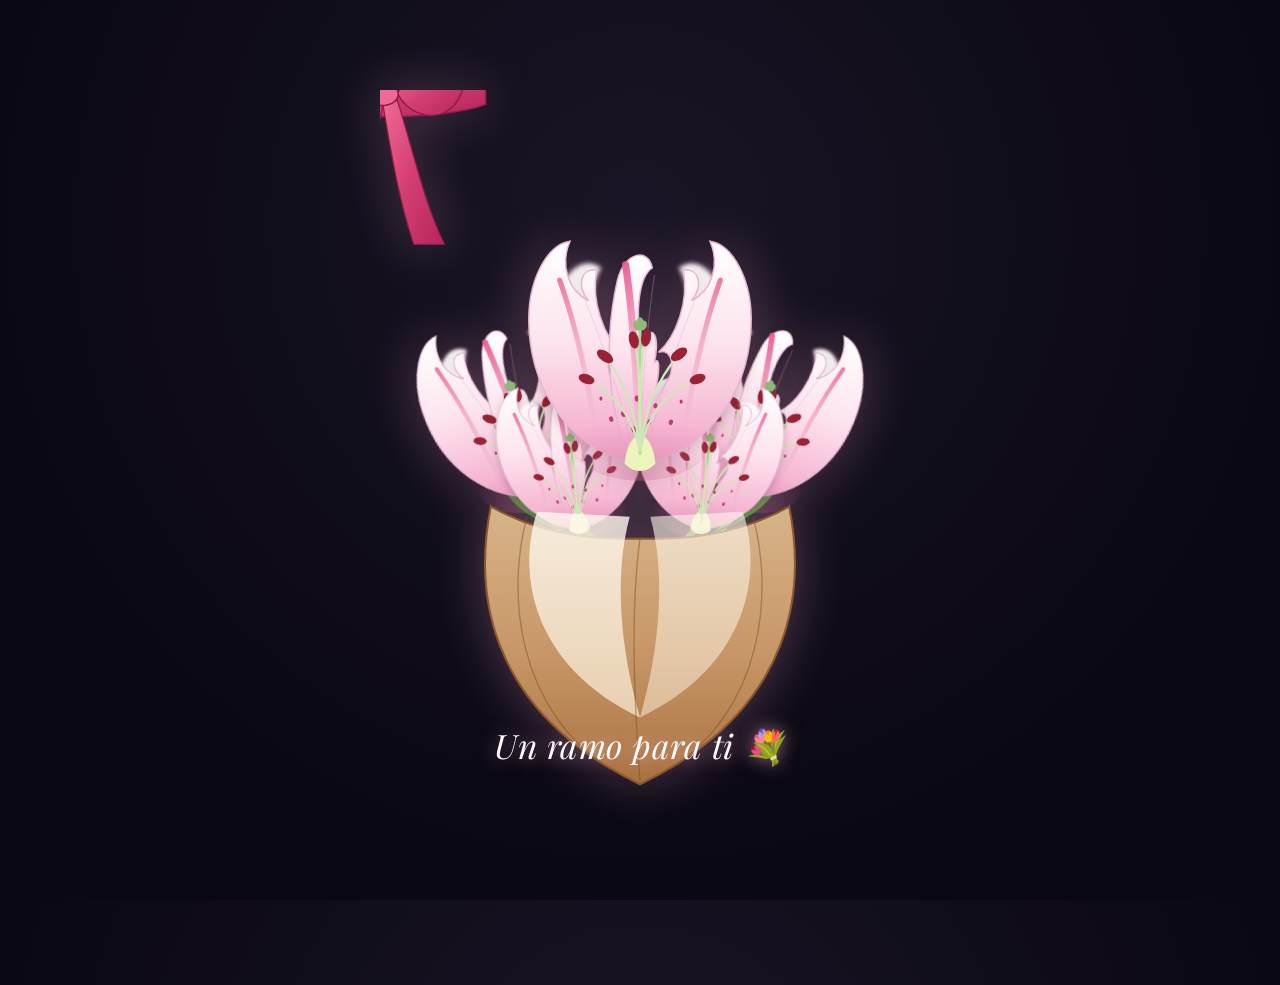
==== index.html @ 671f2566 "jo" ====
<!DOCTYPE html>
<html lang="es">
<head>
<meta charset="UTF-8">
<meta name="viewport" content="width=device-width, initial-scale=1, viewport-fit=cover">
<title>Para Ella 💖</title>
<link href="https://fonts.googleapis.com/css2?family=Montserrat:wght@300;400;600&family=Playfair+Display:ital,wght@0,400;0,600;1,400&display=swap" rel="stylesheet">
<style>
  :root{
    --bg-color:#0a0812;
    --petalo-claro:#fff5f8;
    --petalo-rosa:#f4a6c6;
    --petalo-rosa-fuerte:#e8558f;
    --lirio-centro:#fff9c4;
    --lirio-tallo:#5fae4a;
    --texto-claro:#ffffff;
    box-sizing:border-box;
  }
  *{box-sizing:border-box;}
  html,body{height:100%;}
  body{
    margin:0;
    width:100%;
    min-height:100%;
    background:radial-gradient(circle at 50% 25%, #1a1526 0%, var(--bg-color) 70%);
    overflow-x:hidden;
    font-family:'Montserrat',sans-serif;
    color:var(--texto-claro);
    display:flex;
    flex-direction:column;
    align-items:center;
    padding-top:env(safe-area-inset-top,0px);
    padding-bottom:env(safe-area-inset-bottom,0px);
  }

  .section-inicio{
    position:relative;
    width:100%;
    height:100vh;
    display:flex;
    justify-content:center;
    align-items:center;
    overflow:hidden;
  }

  .contenedor-lirio{
    position:relative;
    width:92%;
    max-width:520px;
    height:86vh;
    max-height:720px;
  }

  svg{
    width:100%;
    height:100%;
    filter:drop-shadow(0 0 25px rgba(244,166,198,0.3));
  }

  .tallo{
    stroke-dasharray:700;
    stroke-dashoffset:700;
    animation:dibujarTallo 2.2s ease forwards;
  }
  .hoja{
    opacity:0;
    animation:aparecerFlor .9s ease 1.7s forwards;
  }
  .petalo{
    transform-box:fill-box;
    transform-origin:50% 100%;
    opacity:0;
    animation:aparecerFlor 1s ease forwards, respirar 4.5s ease-in-out infinite;
  }
  .peca{ opacity:0; animation:aparecerFlor .8s ease forwards; }
  .estambre{ opacity:0; animation:aparecerFlor .8s ease forwards; }
  .papel{ opacity:0; animation:aparecerFlor 1.2s ease 2.6s forwards; }
  .lazo{ opacity:0; animation:aparecerLazo 1s ease 3.1s forwards; }

  .petalo-trasero{ animation-delay:1.4s, 2.5s; }
  .petalo-delantero{ animation-delay:1.65s, 2.75s; }
  .petalo-centro{ animation-delay:1.9s, 3s; }
  .peca{ animation-delay:2.2s; }
  .estambre{ animation-delay:2s; }

  @keyframes dibujarTallo{ to{ stroke-dashoffset:0; } }
  @keyframes aparecerFlor{ to{ opacity:1; } }
  @keyframes aparecerLazo{ from{ opacity:0; transform:scale(.7); } to{ opacity:1; transform:scale(1); } }
  @keyframes respirar{
    0%,100%{ transform:scale(1) rotate(0deg); }
    50%{ transform:scale(1.015) rotate(.4deg); }
  }

  .titulo-principal{
    position:absolute;
    bottom:6%;
    width:100%;
    text-align:center;
    font-family:'Playfair Display',serif;
    font-style:italic;
    font-size:2.1rem;
    letter-spacing:.5px;
    text-shadow:0 0 18px rgba(244,166,198,.6);
    opacity:0;
    animation:aparecerFlor 2s ease 3.4s forwards;
    pointer-events:none;
  }

  .petalo-caida{
    position:absolute;
    width:14px;
    height:22px;
    border-radius:15px 0 15px 15px;
    top:-30px;
    z-index:0;
    opacity:.55;
    filter:blur(.5px);
    pointer-events:none;
  }

  .section-hidden{ display:none; }
</style>
</head>
<body>

  <div class="section-inicio">
    <div class="contenedor-lirio">
      <svg viewBox="0 0 500 700" xmlns="http://www.w3.org/2000/svg">
        <defs>
          <linearGradient id="gradPetalo" x1="0%" y1="0%" x2="0%" y2="100%">
            <stop offset="0%"  stop-color="#ffffff"/>
            <stop offset="45%" stop-color="#fde4ee"/>
            <stop offset="100%" stop-color="#f2a3c6"/>
          </linearGradient>
          <linearGradient id="gradRaya" x1="0%" y1="0%" x2="0%" y2="100%">
            <stop offset="0%"  stop-color="#e8558f" stop-opacity=".9"/>
            <stop offset="100%" stop-color="#f2a3c6" stop-opacity="0"/>
          </linearGradient>
          <linearGradient id="gradTallo" x1="0%" y1="0%" x2="100%" y2="0%">
            <stop offset="0%" stop-color="#3f8f3a"/>
            <stop offset="100%" stop-color="#7fd858"/>
          </linearGradient>
          <radialGradient id="gradSombraPetalo" cx="50%" cy="100%" r="75%">
            <stop offset="0%" stop-color="#c9628f" stop-opacity=".35"/>
            <stop offset="100%" stop-color="#c9628f" stop-opacity="0"/>
          </radialGradient>
          <linearGradient id="gradPapel" x1="0%" y1="0%" x2="0%" y2="100%">
            <stop offset="0%" stop-color="#d8b48a"/>
            <stop offset="55%" stop-color="#c69565"/>
            <stop offset="100%" stop-color="#a9713f"/>
          </linearGradient>
          <linearGradient id="gradPapelInterior" x1="0%" y1="0%" x2="0%" y2="100%">
            <stop offset="0%" stop-color="#fffaf0"/>
            <stop offset="100%" stop-color="#f3e2c8"/>
          </linearGradient>
          <linearGradient id="gradLazo" x1="0%" y1="0%" x2="100%" y2="100%">
            <stop offset="0%" stop-color="#f06a95"/>
            <stop offset="50%" stop-color="#d43d72"/>
            <stop offset="100%" stop-color="#b5265a"/>
          </linearGradient>
          <filter id="blurSuave" x="-50%" y="-50%" width="200%" height="200%">
            <feGaussianBlur stdDeviation="2.2"/>
          </filter>
          <filter id="sombraFlor" x="-60%" y="-60%" width="220%" height="220%">
            <feDropShadow dx="0" dy="6" stdDeviation="6" flood-color="#3a0d20" flood-opacity="0.22"/>
          </filter>

          <!-- GRUPO REUTILIZABLE: una flor de lirio completa, origen en su base (0,0) -->
          <g id="lirio">
            <g filter="url(#sombraFlor)">
              <g filter="url(#blurSuave)" opacity=".92">
                <path class="petalo petalo-trasero" d="M0,10 C-55,-15 -88,-70 -82,-130 C-78,-168 -55,-185 -38,-172 C-52,-150 -50,-110 -40,-85 C-52,-92 -60,-80 -50,-60 C-30,-30 -10,-5 0,10 Z" fill="url(#gradPetalo)" stroke="#dba9c3" stroke-width="1.2"/>
                <path class="petalo petalo-trasero" d="M0,10 C55,-15 88,-70 82,-130 C78,-168 55,-185 38,-172 C52,-150 50,-110 40,-85 C52,-92 60,-80 50,-60 C30,-30 10,-5 0,10 Z" fill="url(#gradPetalo)" stroke="#dba9c3" stroke-width="1.2"/>
              </g>
              <path class="petalo petalo-delantero" d="M0,18 C-60,10 -105,-45 -108,-115 C-110,-160 -90,-195 -68,-198 C-78,-175 -70,-150 -50,-140 C-62,-155 -58,-172 -42,-170 C-48,-140 -35,-105 -18,-90 C-30,-95 -38,-75 -22,-55 C-8,-30 0,-5 0,18 Z" fill="url(#gradPetalo)" stroke="#e4b6cf" stroke-width="1.4"/>
              <path class="petalo petalo-delantero" d="M0,18 C60,10 105,-45 108,-115 C110,-160 90,-195 68,-198 C78,-175 70,-150 50,-140 C62,-155 58,-172 42,-170 C48,-140 35,-105 18,-90 C30,-95 38,-75 22,-55 C8,-30 0,-5 0,18 Z" fill="url(#gradPetalo)" stroke="#e4b6cf" stroke-width="1.4"/>
              <path class="petalo petalo-centro" d="M0,22 C-28,-5 -38,-90 -22,-160 C-15,-188 8,-192 12,-172 C0,-165 -6,-130 2,-95 C10,-120 20,-110 14,-80 C22,-90 18,-55 6,-20 C4,-8 2,10 0,22 Z" fill="url(#gradPetalo)" stroke="#e4b6cf" stroke-width="1.4"/>
              <ellipse cx="0" cy="-5" rx="70" ry="40" fill="url(#gradSombraPetalo)"/>
              <g stroke="#e79cbc" stroke-width=".6" opacity=".55" fill="none">
                <path d="M0,10 C-2,-50 -6,-110 -14,-165"/>
                <path d="M0,10 C2,-50 6,-110 14,-165"/>
                <path d="M-6,10 C-18,-45 -35,-95 -55,-145"/>
                <path d="M6,10 C18,-45 35,-95 55,-145"/>
              </g>
              <path d="M0,10 C-3,-55 -6,-120 -14,-175" fill="none" stroke="url(#gradRaya)" stroke-width="7" stroke-linecap="round"/>
              <path d="M-42,-5 C-50,-60 -62,-115 -78,-160" fill="none" stroke="url(#gradRaya)" stroke-width="5" stroke-linecap="round" opacity=".85"/>
              <path d="M42,-5 C50,-60 62,-115 78,-160" fill="none" stroke="url(#gradRaya)" stroke-width="5" stroke-linecap="round" opacity=".85"/>
              <g fill="#c23b6a">
                <ellipse class="peca" cx="-6" cy="-15" rx="2.4" ry="3.2" transform="rotate(-10 -6 -15)"/>
                <ellipse class="peca" cx="9" cy="-22" rx="2" ry="2.8" transform="rotate(15 9 -22)"/>
                <ellipse class="peca" cx="-16" cy="-30" rx="2.3" ry="3" transform="rotate(-25 -16 -30)"/>
                <ellipse class="peca" cx="15" cy="-38" rx="1.9" ry="2.6" transform="rotate(20 15 -38)"/>
                <ellipse class="peca" cx="-3" cy="-45" rx="2.1" ry="2.9"/>
                <ellipse class="peca" cx="-28" cy="-25" rx="2" ry="2.7" transform="rotate(-15 -28 -25)"/>
                <ellipse class="peca" cx="30" cy="-22" rx="2" ry="2.7" transform="rotate(15 30 -22)"/>
                <ellipse class="peca" cx="0" cy="-65" rx="1.6" ry="2.2"/>
                <ellipse class="peca" cx="-38" cy="-45" rx="1.5" ry="2"/>
                <ellipse class="peca" cx="40" cy="-42" rx="1.5" ry="2"/>
              </g>
              <path d="M-15,18 C-11,-18 11,-18 15,18 C7,28 -7,28 -15,18 Z" fill="#eefabb" opacity=".95"/>
              <line x1="0" y1="8" x2="0" y2="-115" stroke="#a9d69a" stroke-width="3" stroke-linecap="round"/>
              <g fill="#8fb87a">
                <ellipse cx="-3" cy="-116" rx="3.5" ry="5" transform="rotate(-20 -3 -116)"/>
                <ellipse cx="3" cy="-116" rx="3.5" ry="5" transform="rotate(20 3 -116)"/>
                <ellipse cx="0" cy="-119" rx="3.5" ry="5"/>
              </g>
              <g stroke="#cfe8b8" stroke-width="2.2" fill="none" stroke-linecap="round">
                <path class="estambre" d="M0,6 C-4,-35 -18,-65 -34,-86"/>
                <path class="estambre" d="M0,6 C4,-36 20,-67 38,-88"/>
                <path class="estambre" d="M0,6 C-8,-32 -28,-52 -52,-64"/>
                <path class="estambre" d="M0,6 C8,-33 30,-54 56,-64"/>
                <path class="estambre" d="M0,6 C-2,-40 2,-75 -6,-102"/>
                <path class="estambre" d="M0,6 C2,-40 -2,-75 6,-104"/>
              </g>
              <g fill="#9b2036">
                <ellipse class="estambre" cx="-34" cy="-86" rx="5" ry="9" transform="rotate(-55 -34 -86)"/>
                <ellipse class="estambre" cx="38" cy="-88" rx="5" ry="9" transform="rotate(55 38 -88)"/>
                <ellipse class="estambre" cx="-52" cy="-64" rx="4.6" ry="8" transform="rotate(-70 -52 -64)"/>
                <ellipse class="estambre" cx="56" cy="-64" rx="4.6" ry="8" transform="rotate(70 56 -64)"/>
                <ellipse class="estambre" cx="-6" cy="-102" rx="4.8" ry="8.5" transform="rotate(-12 -6 -102)"/>
                <ellipse class="estambre" cx="6" cy="-104" rx="4.8" ry="8.5" transform="rotate(12 6 -104)"/>
              </g>
            </g>
          </g>
        </defs>

        <!-- TALLOS que convergen hacia el punto donde se atará el lazo -->
        <g fill="none" stroke="url(#gradTallo)" stroke-width="6" stroke-linecap="round">
          <path class="tallo" d="M150,400 C170,440 220,460 250,470"/>
          <path class="tallo" d="M350,400 C330,440 280,460 250,470"/>
          <path class="tallo" d="M250,340 C250,400 250,440 250,470"/>
          <path class="tallo" d="M190,420 C210,445 230,460 250,470"/>
          <path class="tallo" d="M310,420 C290,445 270,460 250,470"/>
        </g>

        <!-- HOJAS entre las flores -->
        <path class="hoja" d="M180,430 C110,410 100,360 140,375 C130,395 145,420 180,430 Z" fill="#4f9c46" stroke="#2f6b2b" stroke-width="1"/>
        <path class="hoja" d="M320,430 C390,410 400,360 360,375 C370,395 355,420 320,430 Z" fill="#5aab4f" stroke="#2f6b2b" stroke-width="1"/>

        <!-- RAMO DE FLORES: laterales primero, luego pequeñas de relleno, luego la central al frente -->
        <use href="#lirio" transform="translate(150,380) rotate(-16) scale(.82)"/>
        <use href="#lirio" transform="translate(350,380) rotate(16) scale(.82)"/>
        <use href="#lirio" transform="translate(190,415) rotate(-6) scale(.66)"/>
        <use href="#lirio" transform="translate(310,415) rotate(6) scale(.66)"/>
        <use href="#lirio" transform="translate(250,345)"/>

        <!-- PAPEL DE ENVOLVER (kraft), tapa la base de los tallos -->
        <g class="papel">
          <path d="M105,405 C90,480 95,600 250,675 C405,600 410,480 395,405 C350,430 300,438 250,436 C200,438 150,430 105,405 Z" fill="url(#gradPapel)" stroke="#8a5a2e" stroke-width="2"/>
          <path d="M150,410 C130,470 145,560 250,610 C230,540 225,470 240,415 Z" fill="url(#gradPapelInterior)" opacity=".8"/>
          <path d="M350,410 C370,470 355,560 250,610 C270,540 275,470 260,415 Z" fill="url(#gradPapelInterior)" opacity=".6"/>
          <g stroke="#7c4d24" stroke-width="1.4" opacity=".45" fill="none">
            <path d="M140,415 C120,490 130,600 220,660"/>
            <path d="M250,436 C240,510 245,600 250,672"/>
            <path d="M360,415 C380,490 370,600 280,660"/>
          </g>
        </g>

        <!-- LAZO sobre el papel -->
        <g class="lazo" transform="translate(250,440)">
          <path d="M-100,-8 C-60,-28 60,-28 100,-8 L100,14 C60,30 -60,30 -100,14 Z" fill="url(#gradLazo)" stroke="#8f1c46" stroke-width="1.5"/>
          <path d="M-14,10 C-30,60 -40,110 -60,150 L-30,150 C-15,105 -8,60 0,14 Z" fill="url(#gradLazo)" stroke="#8f1c46" stroke-width="1.2"/>
          <path d="M14,10 C30,60 40,110 60,150 L30,150 C15,105 8,60 0,14 Z" fill="url(#gradLazo)" stroke="#8f1c46" stroke-width="1.2"/>
          <path d="M-14,2 C-60,-40 -95,-20 -70,14 C-50,36 -20,20 -14,2 Z" fill="url(#gradLazo)" stroke="#8f1c46" stroke-width="1.5"/>
          <path d="M14,2 C60,-40 95,-20 70,14 C50,36 20,20 14,2 Z" fill="url(#gradLazo)" stroke="#8f1c46" stroke-width="1.5"/>
          <ellipse cx="0" cy="4" rx="15" ry="11" fill="#f06a95" stroke="#8f1c46" stroke-width="1.5"/>
          <path d="M-60,-30 C-40,-34 -10,-26 -6,-10" fill="none" stroke="#ffd7e6" stroke-width="2" opacity=".6"/>
        </g>
      </svg>
      <div class="titulo-principal">Un ramo para ti 💐</div>
    </div>
  </div>

  <div class="section-hidden" id="cronologia">
    <h2>Nuestra Historia</h2>
  </div>

  <script>
    function crearPetalo(){
      const p=document.createElement('div');
      p.classList.add('petalo-caida');
      p.style.left=Math.random()*window.innerWidth+'px';
      p.style.animationDuration=(Math.random()*5+5)+'s';
      p.style.animationName='caer';
      p.style.animationTimingFunction='linear';
      p.style.animationFillMode='forwards';
      const size=Math.random()*8+10;
      p.style.width=size+'px';
      p.style.height=(size*1.6)+'px';
      const hue=330+Math.random()*20;
      p.style.backgroundColor=`hsl(${hue},70%,88%)`;
      document.body.appendChild(p);
      setTimeout(()=>p.remove(),11000);
    }
    const styleSheet=document.createElement('style');
    styleSheet.textContent=`@keyframes caer{ to{ transform:translateY(110vh) rotate(300deg); opacity:0; } }`;
    document.head.appendChild(styleSheet);

    let intervaloPetalos;
    const observer=new IntersectionObserver((entries)=>{
      if(entries[0].isIntersecting){
        intervaloPetalos=setInterval(crearPetalo,450);
      } else {
        clearInterval(intervaloPetalos);
      }
    });
    observer.observe(document.querySelector('.section-inicio'));
  </script>
</body>
</html>
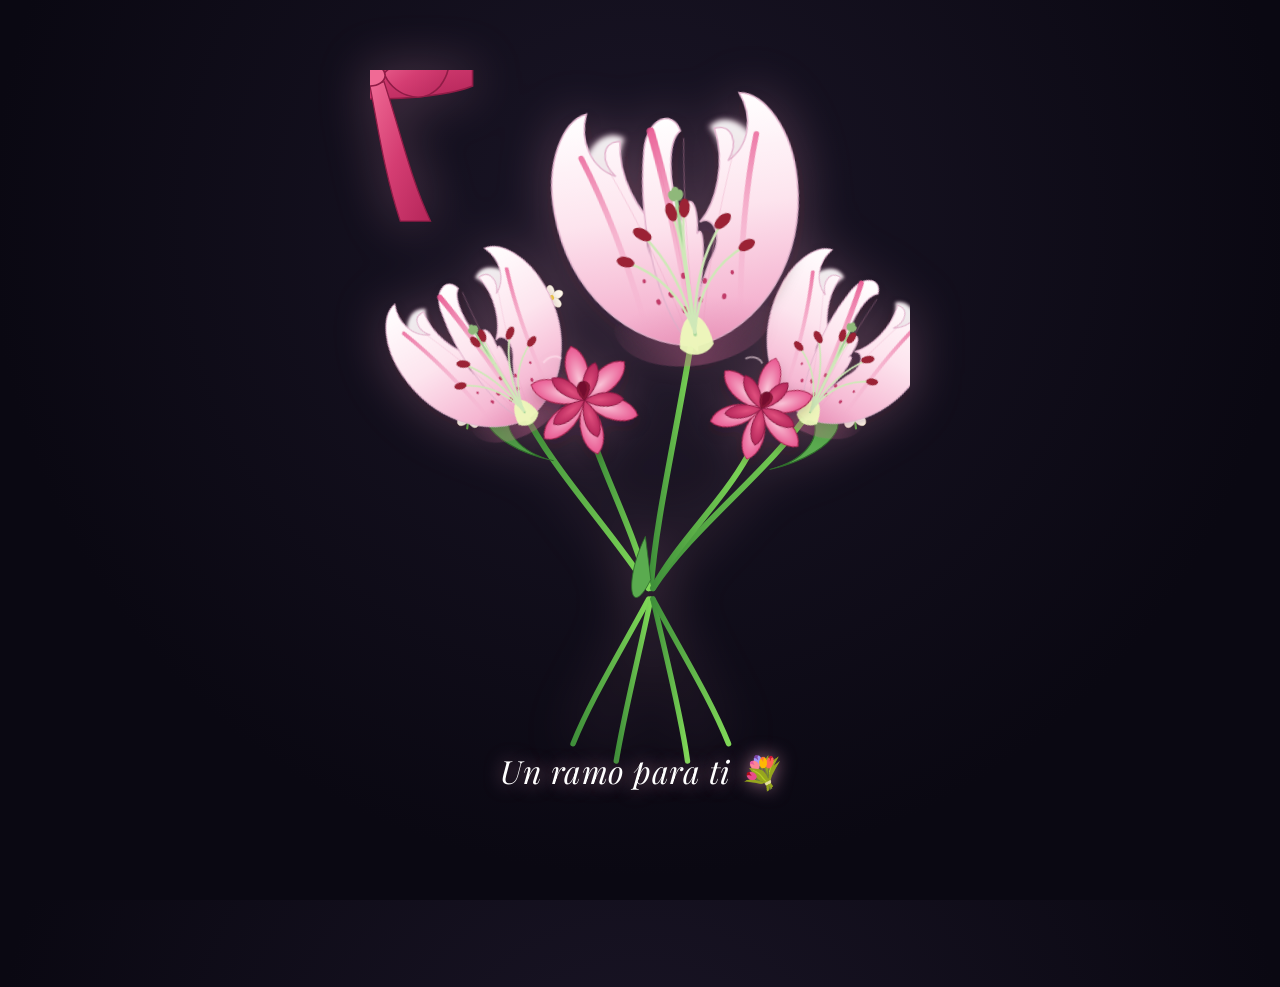
==== commit 44f66b4a: "cambio 2" ====
--- a/index.html
+++ b/index.html
@@ -6,76 +6,27 @@
 <title>Para Ella 💖</title>
 <link href="https://fonts.googleapis.com/css2?family=Montserrat:wght@300;400;600&family=Playfair+Display:ital,wght@0,400;0,600;1,400&display=swap" rel="stylesheet">
 <style>
-  :root{
-    --bg-color:#0a0812;
-    --petalo-claro:#fff5f8;
-    --petalo-rosa:#f4a6c6;
-    --petalo-rosa-fuerte:#e8558f;
-    --lirio-centro:#fff9c4;
-    --lirio-tallo:#5fae4a;
-    --texto-claro:#ffffff;
-    box-sizing:border-box;
-  }
+  :root{ --bg-color:#0a0812; --texto-claro:#ffffff; box-sizing:border-box; }
   *{box-sizing:border-box;}
   html,body{height:100%;}
   body{
-    margin:0;
-    width:100%;
-    min-height:100%;
+    margin:0; width:100%; min-height:100%;
     background:radial-gradient(circle at 50% 25%, #1a1526 0%, var(--bg-color) 70%);
-    overflow-x:hidden;
-    font-family:'Montserrat',sans-serif;
-    color:var(--texto-claro);
-    display:flex;
-    flex-direction:column;
-    align-items:center;
-    padding-top:env(safe-area-inset-top,0px);
-    padding-bottom:env(safe-area-inset-bottom,0px);
+    overflow-x:hidden; font-family:'Montserrat',sans-serif; color:var(--texto-claro);
+    display:flex; flex-direction:column; align-items:center;
+    padding-top:env(safe-area-inset-top,0px); padding-bottom:env(safe-area-inset-bottom,0px);
   }
-
-  .section-inicio{
-    position:relative;
-    width:100%;
-    height:100vh;
-    display:flex;
-    justify-content:center;
-    align-items:center;
-    overflow:hidden;
-  }
-
-  .contenedor-lirio{
-    position:relative;
-    width:92%;
-    max-width:520px;
-    height:86vh;
-    max-height:720px;
-  }
-
-  svg{
-    width:100%;
-    height:100%;
-    filter:drop-shadow(0 0 25px rgba(244,166,198,0.3));
-  }
-
-  .tallo{
-    stroke-dasharray:700;
-    stroke-dashoffset:700;
-    animation:dibujarTallo 2.2s ease forwards;
-  }
-  .hoja{
-    opacity:0;
-    animation:aparecerFlor .9s ease 1.7s forwards;
-  }
-  .petalo{
-    transform-box:fill-box;
-    transform-origin:50% 100%;
-    opacity:0;
-    animation:aparecerFlor 1s ease forwards, respirar 4.5s ease-in-out infinite;
-  }
+  .section-inicio{ position:relative; width:100%; height:100vh; display:flex; justify-content:center; align-items:center; overflow:hidden; }
+  .contenedor-lirio{ position:relative; width:92%; max-width:540px; height:88vh; max-height:760px; }
+  svg{ width:100%; height:100%; filter:drop-shadow(0 0 25px rgba(244,166,198,0.3)); }
+
+  .tallo{ stroke-dasharray:700; stroke-dashoffset:700; animation:dibujarTallo 2.2s ease forwards; }
+  .hoja{ opacity:0; animation:aparecerFlor .9s ease 1.7s forwards; }
+  .petalo{ transform-box:fill-box; transform-origin:50% 100%; opacity:0; animation:aparecerFlor 1s ease forwards, respirar 4.5s ease-in-out infinite; }
   .peca{ opacity:0; animation:aparecerFlor .8s ease forwards; }
   .estambre{ opacity:0; animation:aparecerFlor .8s ease forwards; }
-  .papel{ opacity:0; animation:aparecerFlor 1.2s ease 2.6s forwards; }
-  .lazo{ opacity:0; animation:aparecerLazo 1s ease 3.1s forwards; }
+  .lazo{ opacity:0; animation:aparecerLazo 1s ease 2.8s forwards; }
+  .flor-extra{ transform-box:fill-box; transform-origin:50% 100%; opacity:0; animation:aparecerFlor 1.1s ease forwards, respirar 5s ease-in-out infinite; animation-delay:2.1s,3.2s; }
 
   .petalo-trasero{ animation-delay:1.4s, 2.5s; }
   .petalo-delantero{ animation-delay:1.65s, 2.75s; }
@@ -86,86 +37,48 @@
   @keyframes dibujarTallo{ to{ stroke-dashoffset:0; } }
   @keyframes aparecerFlor{ to{ opacity:1; } }
   @keyframes aparecerLazo{ from{ opacity:0; transform:scale(.7); } to{ opacity:1; transform:scale(1); } }
-  @keyframes respirar{
-    0%,100%{ transform:scale(1) rotate(0deg); }
-    50%{ transform:scale(1.015) rotate(.4deg); }
+  @keyframes respirar{ 0%,100%{ transform:scale(1) rotate(0deg); } 50%{ transform:scale(1.015) rotate(.4deg); } }
+
+  .titulo-principal{
+    position:absolute; bottom:5%; width:100%; text-align:center;
+    font-family:'Playfair Display',serif; font-style:italic; font-size:2rem; letter-spacing:.5px;
+    text-shadow:0 0 18px rgba(244,166,198,.6); opacity:0;
+    animation:aparecerFlor 2s ease 3.4s forwards; pointer-events:none;
   }
-
-  .titulo-principal{
-    position:absolute;
-    bottom:6%;
-    width:100%;
-    text-align:center;
-    font-family:'Playfair Display',serif;
-    font-style:italic;
-    font-size:2.1rem;
-    letter-spacing:.5px;
-    text-shadow:0 0 18px rgba(244,166,198,.6);
-    opacity:0;
-    animation:aparecerFlor 2s ease 3.4s forwards;
-    pointer-events:none;
-  }
-
-  .petalo-caida{
-    position:absolute;
-    width:14px;
-    height:22px;
-    border-radius:15px 0 15px 15px;
-    top:-30px;
-    z-index:0;
-    opacity:.55;
-    filter:blur(.5px);
-    pointer-events:none;
-  }
-
+  .petalo-caida{ position:absolute; width:14px; height:22px; border-radius:15px 0 15px 15px; top:-30px; z-index:0; opacity:.55; filter:blur(.5px); pointer-events:none; }
   .section-hidden{ display:none; }
 </style>
 </head>
 <body>
-
   <div class="section-inicio">
     <div class="contenedor-lirio">
       <svg viewBox="0 0 500 700" xmlns="http://www.w3.org/2000/svg">
         <defs>
           <linearGradient id="gradPetalo" x1="0%" y1="0%" x2="0%" y2="100%">
-            <stop offset="0%"  stop-color="#ffffff"/>
-            <stop offset="45%" stop-color="#fde4ee"/>
-            <stop offset="100%" stop-color="#f2a3c6"/>
+            <stop offset="0%" stop-color="#ffffff"/><stop offset="45%" stop-color="#fde4ee"/><stop offset="100%" stop-color="#f2a3c6"/>
           </linearGradient>
           <linearGradient id="gradRaya" x1="0%" y1="0%" x2="0%" y2="100%">
-            <stop offset="0%"  stop-color="#e8558f" stop-opacity=".9"/>
-            <stop offset="100%" stop-color="#f2a3c6" stop-opacity="0"/>
+            <stop offset="0%" stop-color="#e8558f" stop-opacity=".9"/><stop offset="100%" stop-color="#f2a3c6" stop-opacity="0"/>
           </linearGradient>
           <linearGradient id="gradTallo" x1="0%" y1="0%" x2="100%" y2="0%">
-            <stop offset="0%" stop-color="#3f8f3a"/>
-            <stop offset="100%" stop-color="#7fd858"/>
+            <stop offset="0%" stop-color="#3f8f3a"/><stop offset="100%" stop-color="#7fd858"/>
           </linearGradient>
           <radialGradient id="gradSombraPetalo" cx="50%" cy="100%" r="75%">
-            <stop offset="0%" stop-color="#c9628f" stop-opacity=".35"/>
-            <stop offset="100%" stop-color="#c9628f" stop-opacity="0"/>
+            <stop offset="0%" stop-color="#c9628f" stop-opacity=".35"/><stop offset="100%" stop-color="#c9628f" stop-opacity="0"/>
           </radialGradient>
-          <linearGradient id="gradPapel" x1="0%" y1="0%" x2="0%" y2="100%">
-            <stop offset="0%" stop-color="#d8b48a"/>
-            <stop offset="55%" stop-color="#c69565"/>
-            <stop offset="100%" stop-color="#a9713f"/>
-          </linearGradient>
-          <linearGradient id="gradPapelInterior" x1="0%" y1="0%" x2="0%" y2="100%">
-            <stop offset="0%" stop-color="#fffaf0"/>
-            <stop offset="100%" stop-color="#f3e2c8"/>
-          </linearGradient>
+          <radialGradient id="gradRosaClaro" cx="50%" cy="60%" r="60%">
+            <stop offset="0%" stop-color="#f9c2d6"/><stop offset="100%" stop-color="#e8558f"/>
+          </radialGradient>
+          <radialGradient id="gradRosaMedio" cx="50%" cy="60%" r="60%">
+            <stop offset="0%" stop-color="#e0507e"/><stop offset="100%" stop-color="#b5265a"/>
+          </radialGradient>
           <linearGradient id="gradLazo" x1="0%" y1="0%" x2="100%" y2="100%">
-            <stop offset="0%" stop-color="#f06a95"/>
-            <stop offset="50%" stop-color="#d43d72"/>
-            <stop offset="100%" stop-color="#b5265a"/>
-          </linearGradient>
-          <filter id="blurSuave" x="-50%" y="-50%" width="200%" height="200%">
-            <feGaussianBlur stdDeviation="2.2"/>
-          </filter>
-          <filter id="sombraFlor" x="-60%" y="-60%" width="220%" height="220%">
-            <feDropShadow dx="0" dy="6" stdDeviation="6" flood-color="#3a0d20" flood-opacity="0.22"/>
-          </filter>
-
-          <!-- GRUPO REUTILIZABLE: una flor de lirio completa, origen en su base (0,0) -->
+            <stop offset="0%" stop-color="#f06a95"/><stop offset="50%" stop-color="#d43d72"/><stop offset="100%" stop-color="#b5265a"/>
+          </linearGradient>
+          <filter id="blurSuave" x="-50%" y="-50%" width="200%" height="200%"><feGaussianBlur stdDeviation="2.2"/></filter>
+          <filter id="sombraFlor" x="-60%" y="-60%" width="220%" height="220%"><feDropShadow dx="0" dy="6" stdDeviation="6" flood-color="#3a0d20" flood-opacity="0.22"/></filter>
+
+          <!-- LIRIO: origen (0,0) en la base donde se une al tallo -->
           <g id="lirio">
             <g filter="url(#sombraFlor)">
               <g filter="url(#blurSuave)" opacity=".92">
@@ -177,103 +90,126 @@
               <path class="petalo petalo-centro" d="M0,22 C-28,-5 -38,-90 -22,-160 C-15,-188 8,-192 12,-172 C0,-165 -6,-130 2,-95 C10,-120 20,-110 14,-80 C22,-90 18,-55 6,-20 C4,-8 2,10 0,22 Z" fill="url(#gradPetalo)" stroke="#e4b6cf" stroke-width="1.4"/>
               <ellipse cx="0" cy="-5" rx="70" ry="40" fill="url(#gradSombraPetalo)"/>
               <g stroke="#e79cbc" stroke-width=".6" opacity=".55" fill="none">
-                <path d="M0,10 C-2,-50 -6,-110 -14,-165"/>
-                <path d="M0,10 C2,-50 6,-110 14,-165"/>
-                <path d="M-6,10 C-18,-45 -35,-95 -55,-145"/>
-                <path d="M6,10 C18,-45 35,-95 55,-145"/>
+                <path d="M0,10 C-2,-50 -6,-110 -14,-165"/><path d="M0,10 C2,-50 6,-110 14,-165"/>
+                <path d="M-6,10 C-18,-45 -35,-95 -55,-145"/><path d="M6,10 C18,-45 35,-95 55,-145"/>
               </g>
               <path d="M0,10 C-3,-55 -6,-120 -14,-175" fill="none" stroke="url(#gradRaya)" stroke-width="7" stroke-linecap="round"/>
               <path d="M-42,-5 C-50,-60 -62,-115 -78,-160" fill="none" stroke="url(#gradRaya)" stroke-width="5" stroke-linecap="round" opacity=".85"/>
               <path d="M42,-5 C50,-60 62,-115 78,-160" fill="none" stroke="url(#gradRaya)" stroke-width="5" stroke-linecap="round" opacity=".85"/>
               <g fill="#c23b6a">
-                <ellipse class="peca" cx="-6" cy="-15" rx="2.4" ry="3.2" transform="rotate(-10 -6 -15)"/>
-                <ellipse class="peca" cx="9" cy="-22" rx="2" ry="2.8" transform="rotate(15 9 -22)"/>
-                <ellipse class="peca" cx="-16" cy="-30" rx="2.3" ry="3" transform="rotate(-25 -16 -30)"/>
-                <ellipse class="peca" cx="15" cy="-38" rx="1.9" ry="2.6" transform="rotate(20 15 -38)"/>
-                <ellipse class="peca" cx="-3" cy="-45" rx="2.1" ry="2.9"/>
-                <ellipse class="peca" cx="-28" cy="-25" rx="2" ry="2.7" transform="rotate(-15 -28 -25)"/>
-                <ellipse class="peca" cx="30" cy="-22" rx="2" ry="2.7" transform="rotate(15 30 -22)"/>
-                <ellipse class="peca" cx="0" cy="-65" rx="1.6" ry="2.2"/>
-                <ellipse class="peca" cx="-38" cy="-45" rx="1.5" ry="2"/>
-                <ellipse class="peca" cx="40" cy="-42" rx="1.5" ry="2"/>
+                <ellipse class="peca" cx="-6" cy="-15" rx="2.4" ry="3.2" transform="rotate(-10 -6 -15)"/><ellipse class="peca" cx="9" cy="-22" rx="2" ry="2.8" transform="rotate(15 9 -22)"/>
+                <ellipse class="peca" cx="-16" cy="-30" rx="2.3" ry="3" transform="rotate(-25 -16 -30)"/><ellipse class="peca" cx="15" cy="-38" rx="1.9" ry="2.6" transform="rotate(20 15 -38)"/>
+                <ellipse class="peca" cx="-3" cy="-45" rx="2.1" ry="2.9"/><ellipse class="peca" cx="-28" cy="-25" rx="2" ry="2.7" transform="rotate(-15 -28 -25)"/>
+                <ellipse class="peca" cx="30" cy="-22" rx="2" ry="2.7" transform="rotate(15 30 -22)"/><ellipse class="peca" cx="0" cy="-65" rx="1.6" ry="2.2"/>
+                <ellipse class="peca" cx="-38" cy="-45" rx="1.5" ry="2"/><ellipse class="peca" cx="40" cy="-42" rx="1.5" ry="2"/>
               </g>
               <path d="M-15,18 C-11,-18 11,-18 15,18 C7,28 -7,28 -15,18 Z" fill="#eefabb" opacity=".95"/>
               <line x1="0" y1="8" x2="0" y2="-115" stroke="#a9d69a" stroke-width="3" stroke-linecap="round"/>
-              <g fill="#8fb87a">
-                <ellipse cx="-3" cy="-116" rx="3.5" ry="5" transform="rotate(-20 -3 -116)"/>
-                <ellipse cx="3" cy="-116" rx="3.5" ry="5" transform="rotate(20 3 -116)"/>
-                <ellipse cx="0" cy="-119" rx="3.5" ry="5"/>
-              </g>
+              <g fill="#8fb87a"><ellipse cx="-3" cy="-116" rx="3.5" ry="5" transform="rotate(-20 -3 -116)"/><ellipse cx="3" cy="-116" rx="3.5" ry="5" transform="rotate(20 3 -116)"/><ellipse cx="0" cy="-119" rx="3.5" ry="5"/></g>
               <g stroke="#cfe8b8" stroke-width="2.2" fill="none" stroke-linecap="round">
-                <path class="estambre" d="M0,6 C-4,-35 -18,-65 -34,-86"/>
-                <path class="estambre" d="M0,6 C4,-36 20,-67 38,-88"/>
-                <path class="estambre" d="M0,6 C-8,-32 -28,-52 -52,-64"/>
-                <path class="estambre" d="M0,6 C8,-33 30,-54 56,-64"/>
-                <path class="estambre" d="M0,6 C-2,-40 2,-75 -6,-102"/>
-                <path class="estambre" d="M0,6 C2,-40 -2,-75 6,-104"/>
+                <path class="estambre" d="M0,6 C-4,-35 -18,-65 -34,-86"/><path class="estambre" d="M0,6 C4,-36 20,-67 38,-88"/>
+                <path class="estambre" d="M0,6 C-8,-32 -28,-52 -52,-64"/><path class="estambre" d="M0,6 C8,-33 30,-54 56,-64"/>
+                <path class="estambre" d="M0,6 C-2,-40 2,-75 -6,-102"/><path class="estambre" d="M0,6 C2,-40 -2,-75 6,-104"/>
               </g>
               <g fill="#9b2036">
-                <ellipse class="estambre" cx="-34" cy="-86" rx="5" ry="9" transform="rotate(-55 -34 -86)"/>
-                <ellipse class="estambre" cx="38" cy="-88" rx="5" ry="9" transform="rotate(55 38 -88)"/>
-                <ellipse class="estambre" cx="-52" cy="-64" rx="4.6" ry="8" transform="rotate(-70 -52 -64)"/>
-                <ellipse class="estambre" cx="56" cy="-64" rx="4.6" ry="8" transform="rotate(70 56 -64)"/>
-                <ellipse class="estambre" cx="-6" cy="-102" rx="4.8" ry="8.5" transform="rotate(-12 -6 -102)"/>
-                <ellipse class="estambre" cx="6" cy="-104" rx="4.8" ry="8.5" transform="rotate(12 6 -104)"/>
+                <ellipse class="estambre" cx="-34" cy="-86" rx="5" ry="9" transform="rotate(-55 -34 -86)"/><ellipse class="estambre" cx="38" cy="-88" rx="5" ry="9" transform="rotate(55 38 -88)"/>
+                <ellipse class="estambre" cx="-52" cy="-64" rx="4.6" ry="8" transform="rotate(-70 -52 -64)"/><ellipse class="estambre" cx="56" cy="-64" rx="4.6" ry="8" transform="rotate(70 56 -64)"/>
+                <ellipse class="estambre" cx="-6" cy="-102" rx="4.8" ry="8.5" transform="rotate(-12 -6 -102)"/><ellipse class="estambre" cx="6" cy="-104" rx="4.8" ry="8.5" transform="rotate(12 6 -104)"/>
               </g>
             </g>
           </g>
+
+          <!-- ROSA: origen (0,0) en la base, capullo centrado hacia (0,-50) -->
+          <g id="rosa">
+            <g filter="url(#sombraFlor)">
+              <line x1="0" y1="0" x2="0" y2="-30" stroke="#4a8f3f" stroke-width="4" stroke-linecap="round"/>
+              <g fill="url(#gradRosaClaro)" stroke="#a8244f" stroke-width="1">
+                <path transform="rotate(0 0 -50)"   d="M0,-50 C-16,-72 -12,-96 0,-104 C12,-96 16,-72 0,-50 Z"/>
+                <path transform="rotate(60 0 -50)"  d="M0,-50 C-16,-72 -12,-96 0,-104 C12,-96 16,-72 0,-50 Z"/>
+                <path transform="rotate(120 0 -50)" d="M0,-50 C-16,-72 -12,-96 0,-104 C12,-96 16,-72 0,-50 Z"/>
+                <path transform="rotate(180 0 -50)" d="M0,-50 C-16,-72 -12,-96 0,-104 C12,-96 16,-72 0,-50 Z"/>
+                <path transform="rotate(240 0 -50)" d="M0,-50 C-16,-72 -12,-96 0,-104 C12,-96 16,-72 0,-50 Z"/>
+                <path transform="rotate(300 0 -50)" d="M0,-50 C-16,-72 -12,-96 0,-104 C12,-96 16,-72 0,-50 Z"/>
+              </g>
+              <g fill="url(#gradRosaMedio)" stroke="#8f1c46" stroke-width="1">
+                <path transform="rotate(30 0 -50)"  d="M0,-50 C-10,-66 -8,-82 0,-88 C8,-82 10,-66 0,-50 Z"/>
+                <path transform="rotate(102 0 -50)" d="M0,-50 C-10,-66 -8,-82 0,-88 C8,-82 10,-66 0,-50 Z"/>
+                <path transform="rotate(174 0 -50)" d="M0,-50 C-10,-66 -8,-82 0,-88 C8,-82 10,-66 0,-50 Z"/>
+                <path transform="rotate(246 0 -50)" d="M0,-50 C-10,-66 -8,-82 0,-88 C8,-82 10,-66 0,-50 Z"/>
+                <path transform="rotate(318 0 -50)" d="M0,-50 C-10,-66 -8,-82 0,-88 C8,-82 10,-66 0,-50 Z"/>
+              </g>
+              <path d="M0,-50 C-7,-59 -5,-70 4,-68 C11,-66 9,-57 0,-50 Z" fill="#8a1638" stroke="#5c0d27" stroke-width=".6"/>
+              <path d="M0,-52 C4,-58 8,-62 4,-68 C0,-70 -4,-66 -2,-60 Z" fill="#6e0f2e" opacity=".85"/>
+              <path d="M-30,-95 C-24,-100 -16,-100 -12,-95" fill="none" stroke="#ffe6ef" stroke-width="2" opacity=".55"/>
+            </g>
+          </g>
+
+          <!-- FLOR PEQUEÑA DE RELLENO: origen (0,0) en la base -->
+          <g id="florRelleno">
+            <line x1="0" y1="0" x2="0" y2="-12" stroke="#5fae4a" stroke-width="2" stroke-linecap="round"/>
+            <g fill="#fff8ec" stroke="#e8dcc0" stroke-width=".5">
+              <ellipse cx="0" cy="-22" rx="4.5" ry="6.5" transform="rotate(0 0 -14)"/>
+              <ellipse cx="0" cy="-22" rx="4.5" ry="6.5" transform="rotate(72 0 -14)"/>
+              <ellipse cx="0" cy="-22" rx="4.5" ry="6.5" transform="rotate(144 0 -14)"/>
+              <ellipse cx="0" cy="-22" rx="4.5" ry="6.5" transform="rotate(216 0 -14)"/>
+              <ellipse cx="0" cy="-22" rx="4.5" ry="6.5" transform="rotate(288 0 -14)"/>
+            </g>
+            <circle cx="0" cy="-14" r="3" fill="#f6d34a"/>
+          </g>
         </defs>
 
-        <!-- TALLOS que convergen hacia el punto donde se atará el lazo -->
-        <g fill="none" stroke="url(#gradTallo)" stroke-width="6" stroke-linecap="round">
-          <path class="tallo" d="M150,400 C170,440 220,460 250,470"/>
-          <path class="tallo" d="M350,400 C330,440 280,460 250,470"/>
-          <path class="tallo" d="M250,340 C250,400 250,440 250,470"/>
-          <path class="tallo" d="M190,420 C210,445 230,460 250,470"/>
-          <path class="tallo" d="M310,420 C290,445 270,460 250,470"/>
+        <!-- TALLOS: suben desde cada flor, se cruzan levemente y convergen en el lazo -->
+        <g fill="none" stroke="url(#gradTallo)" stroke-width="5.5" stroke-linecap="round">
+          <path class="tallo" d="M140,310 C170,370 220,420 258,478"/>
+          <path class="tallo" d="M300,235 C285,330 265,410 260,478"/>
+          <path class="tallo" d="M410,310 C370,370 300,420 262,478"/>
+          <path class="tallo" d="M210,350 C225,390 245,430 258,478"/>
+          <path class="tallo" d="M350,355 C325,400 285,435 262,478"/>
         </g>
-
-        <!-- HOJAS entre las flores -->
-        <path class="hoja" d="M180,430 C110,410 100,360 140,375 C130,395 145,420 180,430 Z" fill="#4f9c46" stroke="#2f6b2b" stroke-width="1"/>
-        <path class="hoja" d="M320,430 C390,410 400,360 360,375 C370,395 355,420 320,430 Z" fill="#5aab4f" stroke="#2f6b2b" stroke-width="1"/>
-
-        <!-- RAMO DE FLORES: laterales primero, luego pequeñas de relleno, luego la central al frente -->
-        <use href="#lirio" transform="translate(150,380) rotate(-16) scale(.82)"/>
-        <use href="#lirio" transform="translate(350,380) rotate(16) scale(.82)"/>
-        <use href="#lirio" transform="translate(190,415) rotate(-6) scale(.66)"/>
-        <use href="#lirio" transform="translate(310,415) rotate(6) scale(.66)"/>
-        <use href="#lirio" transform="translate(250,345)"/>
-
-        <!-- PAPEL DE ENVOLVER (kraft), tapa la base de los tallos -->
-        <g class="papel">
-          <path d="M105,405 C90,480 95,600 250,675 C405,600 410,480 395,405 C350,430 300,438 250,436 C200,438 150,430 105,405 Z" fill="url(#gradPapel)" stroke="#8a5a2e" stroke-width="2"/>
-          <path d="M150,410 C130,470 145,560 250,610 C230,540 225,470 240,415 Z" fill="url(#gradPapelInterior)" opacity=".8"/>
-          <path d="M350,410 C370,470 355,560 250,610 C270,540 275,470 260,415 Z" fill="url(#gradPapelInterior)" opacity=".6"/>
-          <g stroke="#7c4d24" stroke-width="1.4" opacity=".45" fill="none">
-            <path d="M140,415 C120,490 130,600 220,660"/>
-            <path d="M250,436 C240,510 245,600 250,672"/>
-            <path d="M360,415 C380,490 370,600 280,660"/>
-          </g>
+        <!-- tallos cortados por debajo del lazo, abriéndose en abanico -->
+        <g fill="none" stroke="url(#gradTallo)" stroke-width="5" stroke-linecap="round">
+          <path class="tallo" d="M258,488 C230,540 205,580 188,622"/>
+          <path class="tallo" d="M260,488 C248,545 235,595 228,638"/>
+          <path class="tallo" d="M260,488 C260,545 260,600 260,648"/>
+          <path class="tallo" d="M262,488 C275,545 288,595 294,638"/>
+          <path class="tallo" d="M262,488 C290,540 315,580 332,622"/>
         </g>
 
-        <!-- LAZO sobre el papel -->
-        <g class="lazo" transform="translate(250,440)">
-          <path d="M-100,-8 C-60,-28 60,-28 100,-8 L100,14 C60,30 -60,30 -100,14 Z" fill="url(#gradLazo)" stroke="#8f1c46" stroke-width="1.5"/>
-          <path d="M-14,10 C-30,60 -40,110 -60,150 L-30,150 C-15,105 -8,60 0,14 Z" fill="url(#gradLazo)" stroke="#8f1c46" stroke-width="1.2"/>
-          <path d="M14,10 C30,60 40,110 60,150 L30,150 C15,105 8,60 0,14 Z" fill="url(#gradLazo)" stroke="#8f1c46" stroke-width="1.2"/>
-          <path d="M-14,2 C-60,-40 -95,-20 -70,14 C-50,36 -20,20 -14,2 Z" fill="url(#gradLazo)" stroke="#8f1c46" stroke-width="1.5"/>
-          <path d="M14,2 C60,-40 95,-20 70,14 C50,36 20,20 14,2 Z" fill="url(#gradLazo)" stroke="#8f1c46" stroke-width="1.5"/>
-          <ellipse cx="0" cy="4" rx="15" ry="11" fill="#f06a95" stroke="#8f1c46" stroke-width="1.5"/>
-          <path d="M-60,-30 C-40,-34 -10,-26 -6,-10" fill="none" stroke="#ffd7e6" stroke-width="2" opacity=".6"/>
+        <!-- HOJAS y ramitas verdes entre las flores -->
+        <path class="hoja" d="M170,360 C100,345 90,300 130,312 C122,332 138,352 170,360 Z" fill="#4f9c46" stroke="#2f6b2b" stroke-width="1"/>
+        <path class="hoja" d="M370,368 C440,352 450,308 410,320 C418,340 402,360 370,368 Z" fill="#5aab4f" stroke="#2f6b2b" stroke-width="1"/>
+        <path class="hoja" d="M255,430 C235,470 240,510 260,470 Z" fill="#5aab4f" stroke="#2f6b2b" stroke-width=".8"/>
+
+        <!-- FLORES: traseras y pequeñas primero, luego las principales al frente -->
+        <g class="flor-extra"><use href="#florRelleno" transform="translate(90,330) rotate(8) scale(1)"/></g>
+        <g class="flor-extra"><use href="#florRelleno" transform="translate(450,330) rotate(-8) scale(1)"/></g>
+        <g class="flor-extra"><use href="#florRelleno" transform="translate(250,190) scale(.9)"/></g>
+        <g class="flor-extra"><use href="#florRelleno" transform="translate(330,170) rotate(14) scale(.85)"/></g>
+        <g class="flor-extra"><use href="#florRelleno" transform="translate(170,220) rotate(-10) scale(.8)"/></g>
+        <g class="flor-extra"><use href="#florRelleno" transform="translate(390,235) rotate(10) scale(.8)"/></g>
+
+        <use href="#lirio" transform="translate(140,310) rotate(-32) scale(.72)"/>
+        <use href="#lirio" transform="translate(410,310) rotate(26) scale(.7)"/>
+        <g class="flor-extra"><use href="#rosa" transform="translate(210,350) rotate(-14) scale(.95)"/></g>
+        <g class="flor-extra"><use href="#rosa" transform="translate(350,355) rotate(16) scale(.9)"/></g>
+        <use href="#lirio" transform="translate(300,235) rotate(-8) scale(1.05)"/>
+
+        <!-- LAZO que une los tallos -->
+        <g class="lazo" transform="translate(260,483)">
+          <path d="M-95,-9 C-58,-27 58,-27 95,-9 L95,13 C58,29 -58,29 -95,13 Z" fill="url(#gradLazo)" stroke="#8f1c46" stroke-width="1.5"/>
+          <path d="M-13,9 C-28,55 -38,100 -56,138 L-28,138 C-14,96 -8,55 0,13 Z" fill="url(#gradLazo)" stroke="#8f1c46" stroke-width="1.2"/>
+          <path d="M13,9 C28,55 38,100 56,138 L28,138 C14,96 8,55 0,13 Z" fill="url(#gradLazo)" stroke="#8f1c46" stroke-width="1.2"/>
+          <path d="M-13,1 C-56,-38 -88,-19 -65,13 C-47,34 -19,19 -13,1 Z" fill="url(#gradLazo)" stroke="#8f1c46" stroke-width="1.5"/>
+          <path d="M13,1 C56,-38 88,-19 65,13 C47,34 19,19 13,1 Z" fill="url(#gradLazo)" stroke="#8f1c46" stroke-width="1.5"/>
+          <ellipse cx="0" cy="3" rx="14" ry="10" fill="#f06a95" stroke="#8f1c46" stroke-width="1.5"/>
+          <path d="M-55,-28 C-38,-32 -10,-24 -6,-9" fill="none" stroke="#ffd7e6" stroke-width="2" opacity=".6"/>
         </g>
       </svg>
       <div class="titulo-principal">Un ramo para ti 💐</div>
     </div>
   </div>
 
-  <div class="section-hidden" id="cronologia">
-    <h2>Nuestra Historia</h2>
-  </div>
+  <div class="section-hidden" id="cronologia"><h2>Nuestra Historia</h2></div>
 
   <script>
     function crearPetalo(){
@@ -298,11 +234,8 @@
 
     let intervaloPetalos;
     const observer=new IntersectionObserver((entries)=>{
-      if(entries[0].isIntersecting){
-        intervaloPetalos=setInterval(crearPetalo,450);
-      } else {
-        clearInterval(intervaloPetalos);
-      }
+      if(entries[0].isIntersecting){ intervaloPetalos=setInterval(crearPetalo,450); }
+      else{ clearInterval(intervaloPetalos); }
     });
     observer.observe(document.querySelector('.section-inicio'));
   </script>
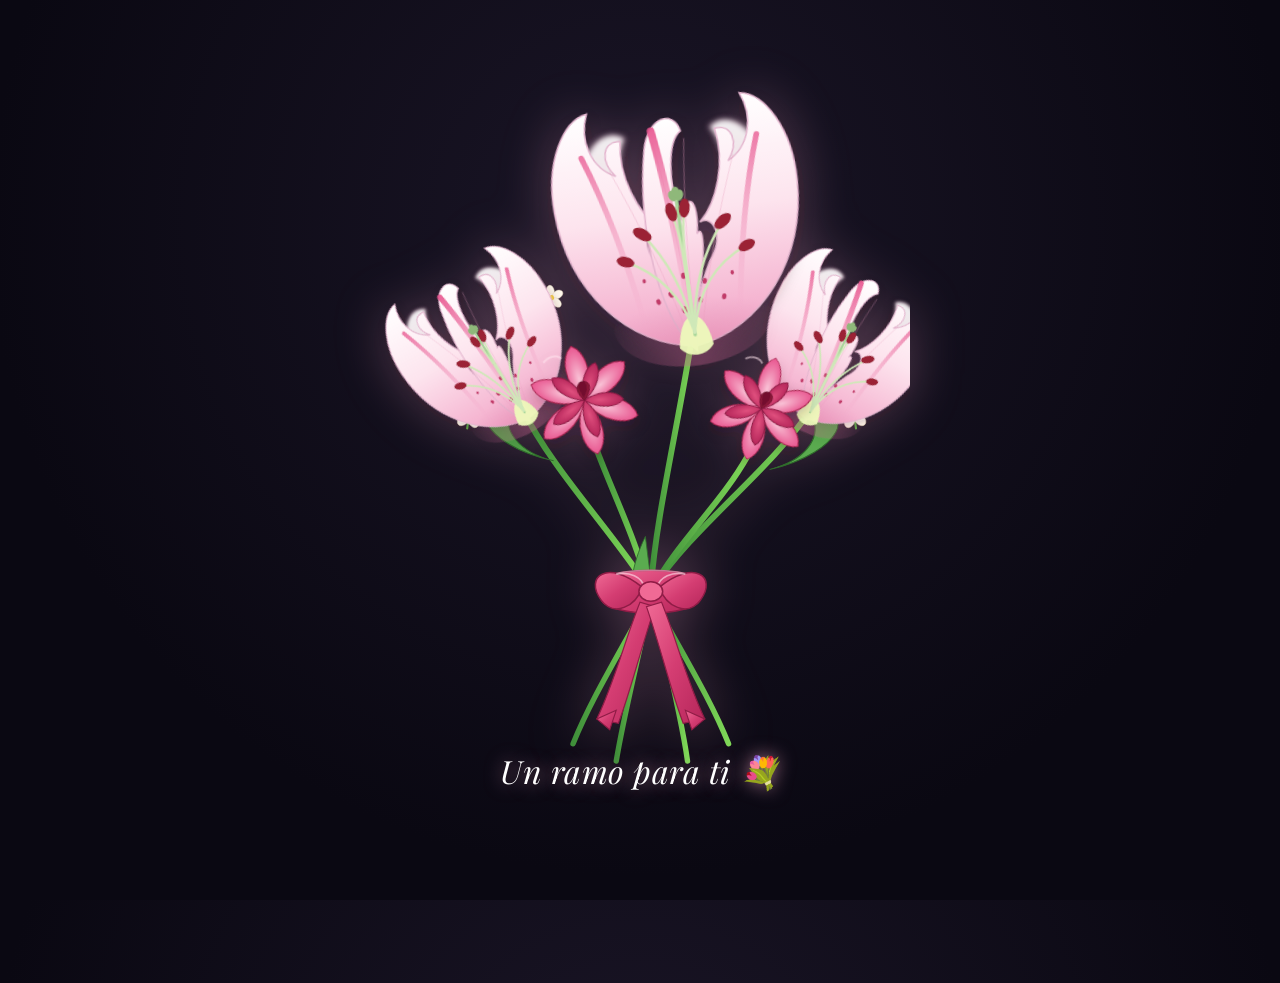
==== commit 924ff949: "Update print statement from 'Hello' to 'Goodbye'" ====
--- a/index.html
+++ b/index.html
@@ -20,30 +20,30 @@
   .contenedor-lirio{ position:relative; width:92%; max-width:540px; height:88vh; max-height:760px; }
   svg{ width:100%; height:100%; filter:drop-shadow(0 0 25px rgba(244,166,198,0.3)); }
 
-  .tallo{ stroke-dasharray:700; stroke-dashoffset:700; animation:dibujarTallo 2.2s ease forwards; }
-  .hoja{ opacity:0; animation:aparecerFlor .9s ease 1.7s forwards; }
-  .petalo{ transform-box:fill-box; transform-origin:50% 100%; opacity:0; animation:aparecerFlor 1s ease forwards, respirar 4.5s ease-in-out infinite; }
-  .peca{ opacity:0; animation:aparecerFlor .8s ease forwards; }
-  .estambre{ opacity:0; animation:aparecerFlor .8s ease forwards; }
-  .lazo{ opacity:0; animation:aparecerLazo 1s ease 2.8s forwards; }
-  .flor-extra{ transform-box:fill-box; transform-origin:50% 100%; opacity:0; animation:aparecerFlor 1.1s ease forwards, respirar 5s ease-in-out infinite; animation-delay:2.1s,3.2s; }
-
-  .petalo-trasero{ animation-delay:1.4s, 2.5s; }
-  .petalo-delantero{ animation-delay:1.65s, 2.75s; }
-  .petalo-centro{ animation-delay:1.9s, 3s; }
-  .peca{ animation-delay:2.2s; }
-  .estambre{ animation-delay:2s; }
+  .tallo{ stroke-dasharray:700; stroke-dashoffset:700; animation:dibujarTallo 4.4s cubic-bezier(.45,0,.15,1) forwards; }
+  .hoja{ opacity:0; animation:aparecerFlor 2.2s ease 3.2s forwards; }
+  .petalo{ transform-box:fill-box; transform-origin:50% 100%; opacity:0; animation:aparecerFlor 2.6s ease forwards, respirar 8s ease-in-out infinite; }
+  .peca{ opacity:0; animation:aparecerFlor 1.8s ease forwards; }
+  .estambre{ opacity:0; animation:aparecerFlor 1.8s ease forwards; }
+  .lazo{ transform-box:fill-box; transform-origin:50% 50%; opacity:0; animation:aparecerLazo 2.2s cubic-bezier(.2,.8,.2,1) 6.4s forwards; }
+  .flor-extra{ transform-box:fill-box; transform-origin:50% 100%; opacity:0; animation:aparecerFlor 2.6s ease forwards, respirar 8.5s ease-in-out infinite; animation-delay:4.2s,7s; }
+
+  .petalo-trasero{ animation-delay:3.2s, 5.8s; }
+  .petalo-delantero{ animation-delay:3.7s, 6.3s; }
+  .petalo-centro{ animation-delay:4.2s, 6.8s; }
+  .peca{ animation-delay:4.8s; }
+  .estambre{ animation-delay:4.5s; }
 
   @keyframes dibujarTallo{ to{ stroke-dashoffset:0; } }
   @keyframes aparecerFlor{ to{ opacity:1; } }
-  @keyframes aparecerLazo{ from{ opacity:0; transform:scale(.7); } to{ opacity:1; transform:scale(1); } }
-  @keyframes respirar{ 0%,100%{ transform:scale(1) rotate(0deg); } 50%{ transform:scale(1.015) rotate(.4deg); } }
+  @keyframes aparecerLazo{ from{ opacity:0; transform:scale(.6); } to{ opacity:1; transform:scale(1); } }
+  @keyframes respirar{ 0%,100%{ transform:scale(1) rotate(0deg); } 50%{ transform:scale(1.012) rotate(.3deg); } }
 
   .titulo-principal{
     position:absolute; bottom:5%; width:100%; text-align:center;
     font-family:'Playfair Display',serif; font-style:italic; font-size:2rem; letter-spacing:.5px;
     text-shadow:0 0 18px rgba(244,166,198,.6); opacity:0;
-    animation:aparecerFlor 2s ease 3.4s forwards; pointer-events:none;
+    animation:aparecerFlor 3s ease 8.5s forwards; pointer-events:none;
   }
   .petalo-caida{ position:absolute; width:14px; height:22px; border-radius:15px 0 15px 15px; top:-30px; z-index:0; opacity:.55; filter:blur(.5px); pointer-events:none; }
   .section-hidden{ display:none; }
@@ -194,15 +194,28 @@
         <g class="flor-extra"><use href="#rosa" transform="translate(350,355) rotate(16) scale(.9)"/></g>
         <use href="#lirio" transform="translate(300,235) rotate(-8) scale(1.05)"/>
 
-        <!-- LAZO que une los tallos -->
-        <g class="lazo" transform="translate(260,483)">
-          <path d="M-95,-9 C-58,-27 58,-27 95,-9 L95,13 C58,29 -58,29 -95,13 Z" fill="url(#gradLazo)" stroke="#8f1c46" stroke-width="1.5"/>
-          <path d="M-13,9 C-28,55 -38,100 -56,138 L-28,138 C-14,96 -8,55 0,13 Z" fill="url(#gradLazo)" stroke="#8f1c46" stroke-width="1.2"/>
-          <path d="M13,9 C28,55 38,100 56,138 L28,138 C14,96 8,55 0,13 Z" fill="url(#gradLazo)" stroke="#8f1c46" stroke-width="1.2"/>
-          <path d="M-13,1 C-56,-38 -88,-19 -65,13 C-47,34 -19,19 -13,1 Z" fill="url(#gradLazo)" stroke="#8f1c46" stroke-width="1.5"/>
-          <path d="M13,1 C56,-38 88,-19 65,13 C47,34 19,19 13,1 Z" fill="url(#gradLazo)" stroke="#8f1c46" stroke-width="1.5"/>
-          <ellipse cx="0" cy="3" rx="14" ry="10" fill="#f06a95" stroke="#8f1c46" stroke-width="1.5"/>
-          <path d="M-55,-28 C-38,-32 -10,-24 -6,-9" fill="none" stroke="#ffd7e6" stroke-width="2" opacity=".6"/>
+        <!-- LAZO que une los tallos, ajustado al grosor real del ramo -->
+        <g transform="translate(260,481)">
+        <g class="lazo">
+          <!-- cinta que envuelve el haz de tallos -->
+          <path d="M-46,-13 C-20,-22 20,-22 46,-13 L46,6 C46,15 20,20 0,20 C-20,20 -46,15 -46,6 Z" fill="url(#gradLazo)" stroke="#8f1c46" stroke-width="1.4"/>
+          <path d="M-46,-13 C-20,-22 20,-22 46,-13" fill="none" stroke="#ffd7e6" stroke-width="1.4" opacity=".5"/>
+
+          <!-- colas del lazo, cayendo sobre dos de los tallos del abanico -->
+          <path d="M-10,10 C-24,45 -34,85 -50,118 L-30,122 C-18,90 -10,55 4,14 Z" fill="url(#gradLazo)" stroke="#8f1c46" stroke-width="1.1"/>
+          <path d="M10,10 C24,45 34,85 50,118 L30,122 C18,90 10,55 -4,14 Z" fill="url(#gradLazo)" stroke="#8f1c46" stroke-width="1.1"/>
+          <path d="M-32,110 L-50,118 L-38,128 Z" fill="url(#gradLazo)" stroke="#8f1c46" stroke-width="1"/>
+          <path d="M32,110 L50,118 L38,128 Z" fill="url(#gradLazo)" stroke="#8f1c46" stroke-width="1"/>
+
+          <!-- lazadas del moño, centradas sobre la cinta -->
+          <path d="M-8,-4 C-40,-30 -62,-14 -46,8 C-34,24 -14,14 -8,-4 Z" fill="url(#gradLazo)" stroke="#8f1c46" stroke-width="1.4"/>
+          <path d="M8,-4 C40,-30 62,-14 46,8 C34,24 14,14 8,-4 Z" fill="url(#gradLazo)" stroke="#8f1c46" stroke-width="1.4"/>
+          <path d="M-32,-16 C-20,-19 -8,-13 -6,-4" fill="none" stroke="#ffe6ef" stroke-width="1.6" opacity=".6"/>
+          <path d="M32,-16 C20,-19 8,-13 6,-4" fill="none" stroke="#ffe6ef" stroke-width="1.6" opacity=".6"/>
+
+          <!-- nudo central -->
+          <ellipse cx="0" cy="0" rx="11" ry="9" fill="#f06a95" stroke="#8f1c46" stroke-width="1.4"/>
+        </g>
         </g>
       </svg>
       <div class="titulo-principal">Un ramo para ti 💐</div>
@@ -216,7 +229,7 @@
       const p=document.createElement('div');
       p.classList.add('petalo-caida');
       p.style.left=Math.random()*window.innerWidth+'px';
-      p.style.animationDuration=(Math.random()*5+5)+'s';
+      p.style.animationDuration=(Math.random()*6+9)+'s';
       p.style.animationName='caer';
       p.style.animationTimingFunction='linear';
       p.style.animationFillMode='forwards';
@@ -226,7 +239,7 @@
       const hue=330+Math.random()*20;
       p.style.backgroundColor=`hsl(${hue},70%,88%)`;
       document.body.appendChild(p);
-      setTimeout(()=>p.remove(),11000);
+      setTimeout(()=>p.remove(),16000);
     }
     const styleSheet=document.createElement('style');
     styleSheet.textContent=`@keyframes caer{ to{ transform:translateY(110vh) rotate(300deg); opacity:0; } }`;
@@ -234,7 +247,7 @@
 
     let intervaloPetalos;
     const observer=new IntersectionObserver((entries)=>{
-      if(entries[0].isIntersecting){ intervaloPetalos=setInterval(crearPetalo,450); }
+      if(entries[0].isIntersecting){ intervaloPetalos=setInterval(crearPetalo,900); }
       else{ clearInterval(intervaloPetalos); }
     });
     observer.observe(document.querySelector('.section-inicio'));
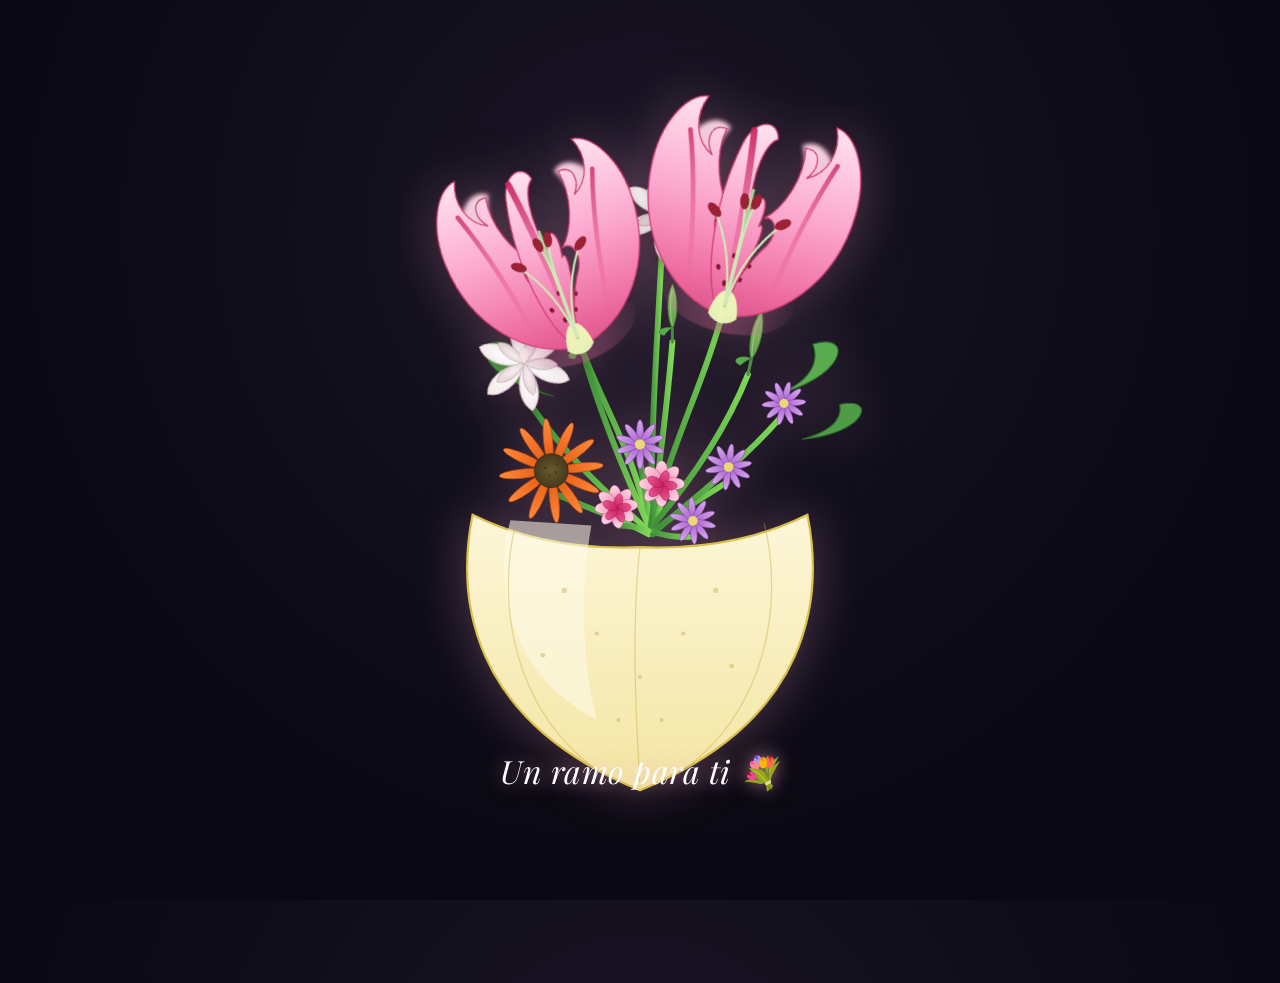
==== commit 82531727: "ds" ====
--- a/index.html
+++ b/index.html
@@ -20,30 +20,29 @@
   .contenedor-lirio{ position:relative; width:92%; max-width:540px; height:88vh; max-height:760px; }
   svg{ width:100%; height:100%; filter:drop-shadow(0 0 25px rgba(244,166,198,0.3)); }
 
-  .tallo{ stroke-dasharray:700; stroke-dashoffset:700; animation:dibujarTallo 4.4s cubic-bezier(.45,0,.15,1) forwards; }
-  .hoja{ opacity:0; animation:aparecerFlor 2.2s ease 3.2s forwards; }
+  .tallo{ stroke-dasharray:400; stroke-dashoffset:400; animation:dibujarTallo 4s cubic-bezier(.45,0,.15,1) forwards; }
+  .hoja{ opacity:0; animation:aparecerFlor 2.2s ease 2.6s forwards; }
   .petalo{ transform-box:fill-box; transform-origin:50% 100%; opacity:0; animation:aparecerFlor 2.6s ease forwards, respirar 8s ease-in-out infinite; }
   .peca{ opacity:0; animation:aparecerFlor 1.8s ease forwards; }
   .estambre{ opacity:0; animation:aparecerFlor 1.8s ease forwards; }
-  .lazo{ transform-box:fill-box; transform-origin:50% 50%; opacity:0; animation:aparecerLazo 2.2s cubic-bezier(.2,.8,.2,1) 6.4s forwards; }
-  .flor-extra{ transform-box:fill-box; transform-origin:50% 100%; opacity:0; animation:aparecerFlor 2.6s ease forwards, respirar 8.5s ease-in-out infinite; animation-delay:4.2s,7s; }
-
-  .petalo-trasero{ animation-delay:3.2s, 5.8s; }
-  .petalo-delantero{ animation-delay:3.7s, 6.3s; }
-  .petalo-centro{ animation-delay:4.2s, 6.8s; }
-  .peca{ animation-delay:4.8s; }
-  .estambre{ animation-delay:4.5s; }
+  .papel{ opacity:0; animation:aparecerFlor 2s ease 4.6s forwards; }
+  .flor-extra{ transform-box:fill-box; transform-origin:50% 100%; opacity:0; animation:aparecerFlor 2.6s ease forwards, respirar 8.5s ease-in-out infinite; animation-delay:3.2s,6s; }
+
+  .petalo-trasero{ animation-delay:2.4s, 5s; }
+  .petalo-delantero{ animation-delay:2.8s, 5.4s; }
+  .petalo-centro{ animation-delay:3.2s, 5.8s; }
+  .peca{ animation-delay:3.8s; }
+  .estambre{ animation-delay:3.5s; }
 
   @keyframes dibujarTallo{ to{ stroke-dashoffset:0; } }
   @keyframes aparecerFlor{ to{ opacity:1; } }
-  @keyframes aparecerLazo{ from{ opacity:0; transform:scale(.6); } to{ opacity:1; transform:scale(1); } }
   @keyframes respirar{ 0%,100%{ transform:scale(1) rotate(0deg); } 50%{ transform:scale(1.012) rotate(.3deg); } }
 
   .titulo-principal{
     position:absolute; bottom:5%; width:100%; text-align:center;
     font-family:'Playfair Display',serif; font-style:italic; font-size:2rem; letter-spacing:.5px;
     text-shadow:0 0 18px rgba(244,166,198,.6); opacity:0;
-    animation:aparecerFlor 3s ease 8.5s forwards; pointer-events:none;
+    animation:aparecerFlor 3s ease 7s forwards; pointer-events:none;
   }
   .petalo-caida{ position:absolute; width:14px; height:22px; border-radius:15px 0 15px 15px; top:-30px; z-index:0; opacity:.55; filter:blur(.5px); pointer-events:none; }
   .section-hidden{ display:none; }
@@ -55,10 +54,10 @@
       <svg viewBox="0 0 500 700" xmlns="http://www.w3.org/2000/svg">
         <defs>
           <linearGradient id="gradPetalo" x1="0%" y1="0%" x2="0%" y2="100%">
-            <stop offset="0%" stop-color="#ffffff"/><stop offset="45%" stop-color="#fde4ee"/><stop offset="100%" stop-color="#f2a3c6"/>
+            <stop offset="0%" stop-color="#ffe3ef"/><stop offset="45%" stop-color="#fca9cf"/><stop offset="100%" stop-color="#e8558f"/>
           </linearGradient>
           <linearGradient id="gradRaya" x1="0%" y1="0%" x2="0%" y2="100%">
-            <stop offset="0%" stop-color="#e8558f" stop-opacity=".9"/><stop offset="100%" stop-color="#f2a3c6" stop-opacity="0"/>
+            <stop offset="0%" stop-color="#c81f5f" stop-opacity=".9"/><stop offset="100%" stop-color="#e8558f" stop-opacity="0"/>
           </linearGradient>
           <linearGradient id="gradTallo" x1="0%" y1="0%" x2="100%" y2="0%">
             <stop offset="0%" stop-color="#3f8f3a"/><stop offset="100%" stop-color="#7fd858"/>
@@ -67,155 +66,203 @@
             <stop offset="0%" stop-color="#c9628f" stop-opacity=".35"/><stop offset="100%" stop-color="#c9628f" stop-opacity="0"/>
           </radialGradient>
           <radialGradient id="gradRosaClaro" cx="50%" cy="60%" r="60%">
-            <stop offset="0%" stop-color="#f9c2d6"/><stop offset="100%" stop-color="#e8558f"/>
+            <stop offset="0%" stop-color="#ffffff"/><stop offset="100%" stop-color="#f3e9ea"/>
           </radialGradient>
           <radialGradient id="gradRosaMedio" cx="50%" cy="60%" r="60%">
-            <stop offset="0%" stop-color="#e0507e"/><stop offset="100%" stop-color="#b5265a"/>
+            <stop offset="0%" stop-color="#f6eef0"/><stop offset="100%" stop-color="#e3d3d6"/>
           </radialGradient>
-          <linearGradient id="gradLazo" x1="0%" y1="0%" x2="100%" y2="100%">
-            <stop offset="0%" stop-color="#f06a95"/><stop offset="50%" stop-color="#d43d72"/><stop offset="100%" stop-color="#b5265a"/>
+          <radialGradient id="gradGerberaCentro" cx="50%" cy="50%" r="60%">
+            <stop offset="0%" stop-color="#6b5a2e"/><stop offset="100%" stop-color="#3f3319"/>
+          </radialGradient>
+          <linearGradient id="gradGerberaPetalo" x1="0%" y1="0%" x2="0%" y2="100%">
+            <stop offset="0%" stop-color="#ff8a3d"/><stop offset="100%" stop-color="#e35a10"/>
+          </linearGradient>
+          <linearGradient id="gradClavelClaro" x1="0%" y1="0%" x2="0%" y2="100%">
+            <stop offset="0%" stop-color="#ffd6e6"/><stop offset="100%" stop-color="#ef7fac"/>
+          </linearGradient>
+          <linearGradient id="gradClavelOscuro" x1="0%" y1="0%" x2="0%" y2="100%">
+            <stop offset="0%" stop-color="#e8558f"/><stop offset="100%" stop-color="#c81f5f"/>
+          </linearGradient>
+          <linearGradient id="gradMargarita" x1="0%" y1="0%" x2="0%" y2="100%">
+            <stop offset="0%" stop-color="#d9a8f0"/><stop offset="100%" stop-color="#a45fc9"/>
+          </linearGradient>
+          <linearGradient id="gradCapullo" x1="0%" y1="0%" x2="0%" y2="100%">
+            <stop offset="0%" stop-color="#9fcb7a"/><stop offset="100%" stop-color="#5f9c48"/>
+          </linearGradient>
+          <linearGradient id="gradPapel" x1="0%" y1="0%" x2="0%" y2="100%">
+            <stop offset="0%" stop-color="#fdf6d8"/><stop offset="100%" stop-color="#f3e6a3"/>
           </linearGradient>
           <filter id="blurSuave" x="-50%" y="-50%" width="200%" height="200%"><feGaussianBlur stdDeviation="2.2"/></filter>
-          <filter id="sombraFlor" x="-60%" y="-60%" width="220%" height="220%"><feDropShadow dx="0" dy="6" stdDeviation="6" flood-color="#3a0d20" flood-opacity="0.22"/></filter>
-
-          <!-- LIRIO: origen (0,0) en la base donde se une al tallo -->
+          <filter id="sombraFlor" x="-60%" y="-60%" width="220%" height="220%"><feDropShadow dx="0" dy="6" stdDeviation="6" flood-color="#3a0d20" flood-opacity="0.2"/></filter>
+
+          <!-- LIRIO -->
           <g id="lirio">
             <g filter="url(#sombraFlor)">
               <g filter="url(#blurSuave)" opacity=".92">
-                <path class="petalo petalo-trasero" d="M0,10 C-55,-15 -88,-70 -82,-130 C-78,-168 -55,-185 -38,-172 C-52,-150 -50,-110 -40,-85 C-52,-92 -60,-80 -50,-60 C-30,-30 -10,-5 0,10 Z" fill="url(#gradPetalo)" stroke="#dba9c3" stroke-width="1.2"/>
-                <path class="petalo petalo-trasero" d="M0,10 C55,-15 88,-70 82,-130 C78,-168 55,-185 38,-172 C52,-150 50,-110 40,-85 C52,-92 60,-80 50,-60 C30,-30 10,-5 0,10 Z" fill="url(#gradPetalo)" stroke="#dba9c3" stroke-width="1.2"/>
-              </g>
-              <path class="petalo petalo-delantero" d="M0,18 C-60,10 -105,-45 -108,-115 C-110,-160 -90,-195 -68,-198 C-78,-175 -70,-150 -50,-140 C-62,-155 -58,-172 -42,-170 C-48,-140 -35,-105 -18,-90 C-30,-95 -38,-75 -22,-55 C-8,-30 0,-5 0,18 Z" fill="url(#gradPetalo)" stroke="#e4b6cf" stroke-width="1.4"/>
-              <path class="petalo petalo-delantero" d="M0,18 C60,10 105,-45 108,-115 C110,-160 90,-195 68,-198 C78,-175 70,-150 50,-140 C62,-155 58,-172 42,-170 C48,-140 35,-105 18,-90 C30,-95 38,-75 22,-55 C8,-30 0,-5 0,18 Z" fill="url(#gradPetalo)" stroke="#e4b6cf" stroke-width="1.4"/>
-              <path class="petalo petalo-centro" d="M0,22 C-28,-5 -38,-90 -22,-160 C-15,-188 8,-192 12,-172 C0,-165 -6,-130 2,-95 C10,-120 20,-110 14,-80 C22,-90 18,-55 6,-20 C4,-8 2,10 0,22 Z" fill="url(#gradPetalo)" stroke="#e4b6cf" stroke-width="1.4"/>
+                <path class="petalo petalo-trasero" d="M0,10 C-55,-15 -88,-70 -82,-130 C-78,-168 -55,-185 -38,-172 C-52,-150 -50,-110 -40,-85 C-52,-92 -60,-80 -50,-60 C-30,-30 -10,-5 0,10 Z" fill="url(#gradPetalo)" stroke="#c8558f" stroke-width="1.2"/>
+                <path class="petalo petalo-trasero" d="M0,10 C55,-15 88,-70 82,-130 C78,-168 55,-185 38,-172 C52,-150 50,-110 40,-85 C52,-92 60,-80 50,-60 C30,-30 10,-5 0,10 Z" fill="url(#gradPetalo)" stroke="#c8558f" stroke-width="1.2"/>
+              </g>
+              <path class="petalo petalo-delantero" d="M0,18 C-60,10 -105,-45 -108,-115 C-110,-160 -90,-195 -68,-198 C-78,-175 -70,-150 -50,-140 C-62,-155 -58,-172 -42,-170 C-48,-140 -35,-105 -18,-90 C-30,-95 -38,-75 -22,-55 C-8,-30 0,-5 0,18 Z" fill="url(#gradPetalo)" stroke="#d43d72" stroke-width="1.4"/>
+              <path class="petalo petalo-delantero" d="M0,18 C60,10 105,-45 108,-115 C110,-160 90,-195 68,-198 C78,-175 70,-150 50,-140 C62,-155 58,-172 42,-170 C48,-140 35,-105 18,-90 C30,-95 38,-75 22,-55 C8,-30 0,-5 0,18 Z" fill="url(#gradPetalo)" stroke="#d43d72" stroke-width="1.4"/>
+              <path class="petalo petalo-centro" d="M0,22 C-28,-5 -38,-90 -22,-160 C-15,-188 8,-192 12,-172 C0,-165 -6,-130 2,-95 C10,-120 20,-110 14,-80 C22,-90 18,-55 6,-20 C4,-8 2,10 0,22 Z" fill="url(#gradPetalo)" stroke="#d43d72" stroke-width="1.4"/>
               <ellipse cx="0" cy="-5" rx="70" ry="40" fill="url(#gradSombraPetalo)"/>
-              <g stroke="#e79cbc" stroke-width=".6" opacity=".55" fill="none">
-                <path d="M0,10 C-2,-50 -6,-110 -14,-165"/><path d="M0,10 C2,-50 6,-110 14,-165"/>
-                <path d="M-6,10 C-18,-45 -35,-95 -55,-145"/><path d="M6,10 C18,-45 35,-95 55,-145"/>
-              </g>
               <path d="M0,10 C-3,-55 -6,-120 -14,-175" fill="none" stroke="url(#gradRaya)" stroke-width="7" stroke-linecap="round"/>
               <path d="M-42,-5 C-50,-60 -62,-115 -78,-160" fill="none" stroke="url(#gradRaya)" stroke-width="5" stroke-linecap="round" opacity=".85"/>
               <path d="M42,-5 C50,-60 62,-115 78,-160" fill="none" stroke="url(#gradRaya)" stroke-width="5" stroke-linecap="round" opacity=".85"/>
-              <g fill="#c23b6a">
+              <g fill="#8a1638">
                 <ellipse class="peca" cx="-6" cy="-15" rx="2.4" ry="3.2" transform="rotate(-10 -6 -15)"/><ellipse class="peca" cx="9" cy="-22" rx="2" ry="2.8" transform="rotate(15 9 -22)"/>
                 <ellipse class="peca" cx="-16" cy="-30" rx="2.3" ry="3" transform="rotate(-25 -16 -30)"/><ellipse class="peca" cx="15" cy="-38" rx="1.9" ry="2.6" transform="rotate(20 15 -38)"/>
-                <ellipse class="peca" cx="-3" cy="-45" rx="2.1" ry="2.9"/><ellipse class="peca" cx="-28" cy="-25" rx="2" ry="2.7" transform="rotate(-15 -28 -25)"/>
-                <ellipse class="peca" cx="30" cy="-22" rx="2" ry="2.7" transform="rotate(15 30 -22)"/><ellipse class="peca" cx="0" cy="-65" rx="1.6" ry="2.2"/>
-                <ellipse class="peca" cx="-38" cy="-45" rx="1.5" ry="2"/><ellipse class="peca" cx="40" cy="-42" rx="1.5" ry="2"/>
+                <ellipse class="peca" cx="-3" cy="-45" rx="2.1" ry="2.9"/><ellipse class="peca" cx="0" cy="-65" rx="1.6" ry="2.2"/>
               </g>
               <path d="M-15,18 C-11,-18 11,-18 15,18 C7,28 -7,28 -15,18 Z" fill="#eefabb" opacity=".95"/>
               <line x1="0" y1="8" x2="0" y2="-115" stroke="#a9d69a" stroke-width="3" stroke-linecap="round"/>
-              <g fill="#8fb87a"><ellipse cx="-3" cy="-116" rx="3.5" ry="5" transform="rotate(-20 -3 -116)"/><ellipse cx="3" cy="-116" rx="3.5" ry="5" transform="rotate(20 3 -116)"/><ellipse cx="0" cy="-119" rx="3.5" ry="5"/></g>
               <g stroke="#cfe8b8" stroke-width="2.2" fill="none" stroke-linecap="round">
                 <path class="estambre" d="M0,6 C-4,-35 -18,-65 -34,-86"/><path class="estambre" d="M0,6 C4,-36 20,-67 38,-88"/>
-                <path class="estambre" d="M0,6 C-8,-32 -28,-52 -52,-64"/><path class="estambre" d="M0,6 C8,-33 30,-54 56,-64"/>
                 <path class="estambre" d="M0,6 C-2,-40 2,-75 -6,-102"/><path class="estambre" d="M0,6 C2,-40 -2,-75 6,-104"/>
               </g>
               <g fill="#9b2036">
                 <ellipse class="estambre" cx="-34" cy="-86" rx="5" ry="9" transform="rotate(-55 -34 -86)"/><ellipse class="estambre" cx="38" cy="-88" rx="5" ry="9" transform="rotate(55 38 -88)"/>
-                <ellipse class="estambre" cx="-52" cy="-64" rx="4.6" ry="8" transform="rotate(-70 -52 -64)"/><ellipse class="estambre" cx="56" cy="-64" rx="4.6" ry="8" transform="rotate(70 56 -64)"/>
                 <ellipse class="estambre" cx="-6" cy="-102" rx="4.8" ry="8.5" transform="rotate(-12 -6 -102)"/><ellipse class="estambre" cx="6" cy="-104" rx="4.8" ry="8.5" transform="rotate(12 6 -104)"/>
               </g>
             </g>
           </g>
 
-          <!-- ROSA: origen (0,0) en la base, capullo centrado hacia (0,-50) -->
-          <g id="rosa">
+          <!-- ROSA BLANCA -->
+          <g id="rosaBlanca">
             <g filter="url(#sombraFlor)">
-              <line x1="0" y1="0" x2="0" y2="-30" stroke="#4a8f3f" stroke-width="4" stroke-linecap="round"/>
-              <g fill="url(#gradRosaClaro)" stroke="#a8244f" stroke-width="1">
-                <path transform="rotate(0 0 -50)"   d="M0,-50 C-16,-72 -12,-96 0,-104 C12,-96 16,-72 0,-50 Z"/>
-                <path transform="rotate(60 0 -50)"  d="M0,-50 C-16,-72 -12,-96 0,-104 C12,-96 16,-72 0,-50 Z"/>
-                <path transform="rotate(120 0 -50)" d="M0,-50 C-16,-72 -12,-96 0,-104 C12,-96 16,-72 0,-50 Z"/>
-                <path transform="rotate(180 0 -50)" d="M0,-50 C-16,-72 -12,-96 0,-104 C12,-96 16,-72 0,-50 Z"/>
-                <path transform="rotate(240 0 -50)" d="M0,-50 C-16,-72 -12,-96 0,-104 C12,-96 16,-72 0,-50 Z"/>
-                <path transform="rotate(300 0 -50)" d="M0,-50 C-16,-72 -12,-96 0,-104 C12,-96 16,-72 0,-50 Z"/>
-              </g>
-              <g fill="url(#gradRosaMedio)" stroke="#8f1c46" stroke-width="1">
-                <path transform="rotate(30 0 -50)"  d="M0,-50 C-10,-66 -8,-82 0,-88 C8,-82 10,-66 0,-50 Z"/>
-                <path transform="rotate(102 0 -50)" d="M0,-50 C-10,-66 -8,-82 0,-88 C8,-82 10,-66 0,-50 Z"/>
-                <path transform="rotate(174 0 -50)" d="M0,-50 C-10,-66 -8,-82 0,-88 C8,-82 10,-66 0,-50 Z"/>
-                <path transform="rotate(246 0 -50)" d="M0,-50 C-10,-66 -8,-82 0,-88 C8,-82 10,-66 0,-50 Z"/>
-                <path transform="rotate(318 0 -50)" d="M0,-50 C-10,-66 -8,-82 0,-88 C8,-82 10,-66 0,-50 Z"/>
-              </g>
-              <path d="M0,-50 C-7,-59 -5,-70 4,-68 C11,-66 9,-57 0,-50 Z" fill="#8a1638" stroke="#5c0d27" stroke-width=".6"/>
-              <path d="M0,-52 C4,-58 8,-62 4,-68 C0,-70 -4,-66 -2,-60 Z" fill="#6e0f2e" opacity=".85"/>
-              <path d="M-30,-95 C-24,-100 -16,-100 -12,-95" fill="none" stroke="#ffe6ef" stroke-width="2" opacity=".55"/>
-            </g>
-          </g>
-
-          <!-- FLOR PEQUEÑA DE RELLENO: origen (0,0) en la base -->
-          <g id="florRelleno">
-            <line x1="0" y1="0" x2="0" y2="-12" stroke="#5fae4a" stroke-width="2" stroke-linecap="round"/>
-            <g fill="#fff8ec" stroke="#e8dcc0" stroke-width=".5">
-              <ellipse cx="0" cy="-22" rx="4.5" ry="6.5" transform="rotate(0 0 -14)"/>
-              <ellipse cx="0" cy="-22" rx="4.5" ry="6.5" transform="rotate(72 0 -14)"/>
-              <ellipse cx="0" cy="-22" rx="4.5" ry="6.5" transform="rotate(144 0 -14)"/>
-              <ellipse cx="0" cy="-22" rx="4.5" ry="6.5" transform="rotate(216 0 -14)"/>
-              <ellipse cx="0" cy="-22" rx="4.5" ry="6.5" transform="rotate(288 0 -14)"/>
-            </g>
-            <circle cx="0" cy="-14" r="3" fill="#f6d34a"/>
+              <line x1="0" y1="0" x2="0" y2="-28" stroke="#4a8f3f" stroke-width="4" stroke-linecap="round"/>
+              <g fill="url(#gradRosaClaro)" stroke="#d9c6ca" stroke-width="1">
+                <path transform="rotate(0 0 -48)" d="M0,-48 C-15,-69 -11,-92 0,-100 C11,-92 15,-69 0,-48 Z"/>
+                <path transform="rotate(60 0 -48)" d="M0,-48 C-15,-69 -11,-92 0,-100 C11,-92 15,-69 0,-48 Z"/>
+                <path transform="rotate(120 0 -48)" d="M0,-48 C-15,-69 -11,-92 0,-100 C11,-92 15,-69 0,-48 Z"/>
+                <path transform="rotate(180 0 -48)" d="M0,-48 C-15,-69 -11,-92 0,-100 C11,-92 15,-69 0,-48 Z"/>
+                <path transform="rotate(240 0 -48)" d="M0,-48 C-15,-69 -11,-92 0,-100 C11,-92 15,-69 0,-48 Z"/>
+                <path transform="rotate(300 0 -48)" d="M0,-48 C-15,-69 -11,-92 0,-100 C11,-92 15,-69 0,-48 Z"/>
+              </g>
+              <g fill="url(#gradRosaMedio)" stroke="#cbb7bb" stroke-width="1">
+                <path transform="rotate(30 0 -48)" d="M0,-48 C-9,-63 -7,-78 0,-84 C7,-78 9,-63 0,-48 Z"/>
+                <path transform="rotate(102 0 -48)" d="M0,-48 C-9,-63 -7,-78 0,-84 C7,-78 9,-63 0,-48 Z"/>
+                <path transform="rotate(174 0 -48)" d="M0,-48 C-9,-63 -7,-78 0,-84 C7,-78 9,-63 0,-48 Z"/>
+                <path transform="rotate(246 0 -48)" d="M0,-48 C-9,-63 -7,-78 0,-84 C7,-78 9,-63 0,-48 Z"/>
+                <path transform="rotate(318 0 -48)" d="M0,-48 C-9,-63 -7,-78 0,-84 C7,-78 9,-63 0,-48 Z"/>
+              </g>
+              <path d="M0,-48 C-6,-57 -4,-67 4,-65 C10,-63 8,-55 0,-48 Z" fill="#fdf4f0" stroke="#e3d3d6" stroke-width=".5"/>
+            </g>
+          </g>
+
+          <!-- GERBERA NARANJA -->
+          <g id="gerbera">
+            <line x1="0" y1="0" x2="0" y2="-20" stroke="#4a8f3f" stroke-width="4" stroke-linecap="round"/>
+            <g fill="url(#gradGerberaPetalo)" stroke="#c94d0e" stroke-width=".6">
+              <ellipse cx="0" cy="-46" rx="4" ry="20" transform="rotate(0 0 -20)"/><ellipse cx="0" cy="-46" rx="4" ry="20" transform="rotate(30 0 -20)"/>
+              <ellipse cx="0" cy="-46" rx="4" ry="20" transform="rotate(60 0 -20)"/><ellipse cx="0" cy="-46" rx="4" ry="20" transform="rotate(90 0 -20)"/>
+              <ellipse cx="0" cy="-46" rx="4" ry="20" transform="rotate(120 0 -20)"/><ellipse cx="0" cy="-46" rx="4" ry="20" transform="rotate(150 0 -20)"/>
+              <ellipse cx="0" cy="-46" rx="4" ry="20" transform="rotate(180 0 -20)"/><ellipse cx="0" cy="-46" rx="4" ry="20" transform="rotate(210 0 -20)"/>
+              <ellipse cx="0" cy="-46" rx="4" ry="20" transform="rotate(240 0 -20)"/><ellipse cx="0" cy="-46" rx="4" ry="20" transform="rotate(270 0 -20)"/>
+              <ellipse cx="0" cy="-46" rx="4" ry="20" transform="rotate(300 0 -20)"/><ellipse cx="0" cy="-46" rx="4" ry="20" transform="rotate(330 0 -20)"/>
+            </g>
+            <circle cx="0" cy="-20" r="15" fill="url(#gradGerberaCentro)" stroke="#2b230f" stroke-width=".5"/>
+            <g fill="#2b230f" opacity=".6">
+              <circle cx="-5" cy="-23" r="1"/><circle cx="4" cy="-18" r="1"/><circle cx="-2" cy="-16" r="1"/><circle cx="6" cy="-25" r="1"/>
+            </g>
+          </g>
+
+          <!-- MARGARITA MORADA -->
+          <g id="margarita">
+            <line x1="0" y1="0" x2="0" y2="-14" stroke="#5fae4a" stroke-width="2.5" stroke-linecap="round"/>
+            <g fill="url(#gradMargarita)" stroke="#7d3ba0" stroke-width=".5">
+              <ellipse cx="0" cy="-28" rx="3.4" ry="12" transform="rotate(0 0 -16)"/><ellipse cx="0" cy="-28" rx="3.4" ry="12" transform="rotate(36 0 -16)"/>
+              <ellipse cx="0" cy="-28" rx="3.4" ry="12" transform="rotate(72 0 -16)"/><ellipse cx="0" cy="-28" rx="3.4" ry="12" transform="rotate(108 0 -16)"/>
+              <ellipse cx="0" cy="-28" rx="3.4" ry="12" transform="rotate(144 0 -16)"/><ellipse cx="0" cy="-28" rx="3.4" ry="12" transform="rotate(180 0 -16)"/>
+              <ellipse cx="0" cy="-28" rx="3.4" ry="12" transform="rotate(216 0 -16)"/><ellipse cx="0" cy="-28" rx="3.4" ry="12" transform="rotate(252 0 -16)"/>
+              <ellipse cx="0" cy="-28" rx="3.4" ry="12" transform="rotate(288 0 -16)"/><ellipse cx="0" cy="-28" rx="3.4" ry="12" transform="rotate(324 0 -16)"/>
+            </g>
+            <circle cx="0" cy="-16" r="5" fill="#e9d873"/>
+          </g>
+
+          <!-- CLAVEL ROSA -->
+          <g id="clavel">
+            <line x1="0" y1="0" x2="0" y2="-16" stroke="#5fae4a" stroke-width="3" stroke-linecap="round"/>
+            <g fill="url(#gradClavelClaro)" stroke="#c04a80" stroke-width=".5">
+              <ellipse cx="0" cy="-34" rx="7" ry="13" transform="rotate(0 0 -22)"/><ellipse cx="0" cy="-34" rx="7" ry="13" transform="rotate(45 0 -22)"/>
+              <ellipse cx="0" cy="-34" rx="7" ry="13" transform="rotate(90 0 -22)"/><ellipse cx="0" cy="-34" rx="7" ry="13" transform="rotate(135 0 -22)"/>
+              <ellipse cx="0" cy="-34" rx="7" ry="13" transform="rotate(180 0 -22)"/><ellipse cx="0" cy="-34" rx="7" ry="13" transform="rotate(225 0 -22)"/>
+              <ellipse cx="0" cy="-34" rx="7" ry="13" transform="rotate(270 0 -22)"/><ellipse cx="0" cy="-34" rx="7" ry="13" transform="rotate(315 0 -22)"/>
+            </g>
+            <g fill="url(#gradClavelOscuro)" stroke="#a01c50" stroke-width=".5">
+              <ellipse cx="0" cy="-28" rx="5" ry="9" transform="rotate(20 0 -20)"/><ellipse cx="0" cy="-28" rx="5" ry="9" transform="rotate(90 0 -20)"/>
+              <ellipse cx="0" cy="-28" rx="5" ry="9" transform="rotate(160 0 -20)"/><ellipse cx="0" cy="-28" rx="5" ry="9" transform="rotate(230 0 -20)"/>
+              <ellipse cx="0" cy="-28" rx="5" ry="9" transform="rotate(300 0 -20)"/>
+            </g>
+          </g>
+
+          <!-- CAPULLO CERRADO -->
+          <g id="capullo">
+            <line x1="0" y1="0" x2="0" y2="-18" stroke="#4a8f3f" stroke-width="3.5" stroke-linecap="round"/>
+            <path d="M0,-16 C-7,-30 -8,-55 0,-72 C8,-55 7,-30 0,-16 Z" fill="url(#gradCapullo)" stroke="#3f7a30" stroke-width="1"/>
+            <path d="M0,-20 C-3,-35 -3,-52 0,-64" fill="none" stroke="#c8e6a8" stroke-width="1" opacity=".6"/>
+            <path class="hoja" d="M0,-18 C-16,-20 -22,-10 -10,-8 C-6,-14 -2,-16 0,-18 Z" fill="#5aab4f" stroke="#2f6b2b" stroke-width=".6"/>
           </g>
         </defs>
 
-        <!-- TALLOS: suben desde cada flor, se cruzan levemente y convergen en el lazo -->
+        <!-- TALLOS: van desde cada flor hasta dentro del papel -->
         <g fill="none" stroke="url(#gradTallo)" stroke-width="5.5" stroke-linecap="round">
-          <path class="tallo" d="M140,310 C170,370 220,420 258,478"/>
-          <path class="tallo" d="M300,235 C285,330 265,410 260,478"/>
-          <path class="tallo" d="M410,310 C370,370 300,420 262,478"/>
-          <path class="tallo" d="M210,350 C225,390 245,430 258,478"/>
-          <path class="tallo" d="M350,355 C325,400 285,435 262,478"/>
+          <path class="tallo" d="M190,240 C210,300 245,350 258,420"/>
+          <path class="tallo" d="M330,210 C310,290 275,350 262,420"/>
+          <path class="tallo" d="M150,310 C185,360 220,390 258,425"/>
+          <path class="tallo" d="M270,170 C265,260 260,340 260,420"/>
+          <path class="tallo" d="M170,390 C205,405 235,415 258,428"/>
+          <path class="tallo" d="M250,360 C255,390 258,405 260,425"/>
+          <path class="tallo" d="M330,380 C300,400 275,412 262,428"/>
+          <path class="tallo" d="M380,320 C345,360 300,395 264,425"/>
+          <path class="tallo" d="M300,430 C280,432 268,428 260,425"/>
+          <path class="tallo" d="M270,400 C265,410 262,418 260,425"/>
+          <path class="tallo" d="M230,420 C240,420 250,422 258,425"/>
+          <path class="tallo" d="M200,270 C215,320 235,370 258,420"/>
+          <path class="tallo" d="M350,280 C330,330 300,375 262,420"/>
+          <path class="tallo" d="M280,250 C275,310 268,365 260,420"/>
         </g>
-        <!-- tallos cortados por debajo del lazo, abriéndose en abanico -->
-        <g fill="none" stroke="url(#gradTallo)" stroke-width="5" stroke-linecap="round">
-          <path class="tallo" d="M258,488 C230,540 205,580 188,622"/>
-          <path class="tallo" d="M260,488 C248,545 235,595 228,638"/>
-          <path class="tallo" d="M260,488 C260,545 260,600 260,648"/>
-          <path class="tallo" d="M262,488 C275,545 288,595 294,638"/>
-          <path class="tallo" d="M262,488 C290,540 315,580 332,622"/>
-        </g>
-
-        <!-- HOJAS y ramitas verdes entre las flores -->
-        <path class="hoja" d="M170,360 C100,345 90,300 130,312 C122,332 138,352 170,360 Z" fill="#4f9c46" stroke="#2f6b2b" stroke-width="1"/>
-        <path class="hoja" d="M370,368 C440,352 450,308 410,320 C418,340 402,360 370,368 Z" fill="#5aab4f" stroke="#2f6b2b" stroke-width="1"/>
-        <path class="hoja" d="M255,430 C235,470 240,510 260,470 Z" fill="#5aab4f" stroke="#2f6b2b" stroke-width=".8"/>
-
-        <!-- FLORES: traseras y pequeñas primero, luego las principales al frente -->
-        <g class="flor-extra"><use href="#florRelleno" transform="translate(90,330) rotate(8) scale(1)"/></g>
-        <g class="flor-extra"><use href="#florRelleno" transform="translate(450,330) rotate(-8) scale(1)"/></g>
-        <g class="flor-extra"><use href="#florRelleno" transform="translate(250,190) scale(.9)"/></g>
-        <g class="flor-extra"><use href="#florRelleno" transform="translate(330,170) rotate(14) scale(.85)"/></g>
-        <g class="flor-extra"><use href="#florRelleno" transform="translate(170,220) rotate(-10) scale(.8)"/></g>
-        <g class="flor-extra"><use href="#florRelleno" transform="translate(390,235) rotate(10) scale(.8)"/></g>
-
-        <use href="#lirio" transform="translate(140,310) rotate(-32) scale(.72)"/>
-        <use href="#lirio" transform="translate(410,310) rotate(26) scale(.7)"/>
-        <g class="flor-extra"><use href="#rosa" transform="translate(210,350) rotate(-14) scale(.95)"/></g>
-        <g class="flor-extra"><use href="#rosa" transform="translate(350,355) rotate(16) scale(.9)"/></g>
-        <use href="#lirio" transform="translate(300,235) rotate(-8) scale(1.05)"/>
-
-        <!-- LAZO que une los tallos, ajustado al grosor real del ramo -->
-        <g transform="translate(260,481)">
-        <g class="lazo">
-          <!-- cinta que envuelve el haz de tallos -->
-          <path d="M-46,-13 C-20,-22 20,-22 46,-13 L46,6 C46,15 20,20 0,20 C-20,20 -46,15 -46,6 Z" fill="url(#gradLazo)" stroke="#8f1c46" stroke-width="1.4"/>
-          <path d="M-46,-13 C-20,-22 20,-22 46,-13" fill="none" stroke="#ffd7e6" stroke-width="1.4" opacity=".5"/>
-
-          <!-- colas del lazo, cayendo sobre dos de los tallos del abanico -->
-          <path d="M-10,10 C-24,45 -34,85 -50,118 L-30,122 C-18,90 -10,55 4,14 Z" fill="url(#gradLazo)" stroke="#8f1c46" stroke-width="1.1"/>
-          <path d="M10,10 C24,45 34,85 50,118 L30,122 C18,90 10,55 -4,14 Z" fill="url(#gradLazo)" stroke="#8f1c46" stroke-width="1.1"/>
-          <path d="M-32,110 L-50,118 L-38,128 Z" fill="url(#gradLazo)" stroke="#8f1c46" stroke-width="1"/>
-          <path d="M32,110 L50,118 L38,128 Z" fill="url(#gradLazo)" stroke="#8f1c46" stroke-width="1"/>
-
-          <!-- lazadas del moño, centradas sobre la cinta -->
-          <path d="M-8,-4 C-40,-30 -62,-14 -46,8 C-34,24 -14,14 -8,-4 Z" fill="url(#gradLazo)" stroke="#8f1c46" stroke-width="1.4"/>
-          <path d="M8,-4 C40,-30 62,-14 46,8 C34,24 14,14 8,-4 Z" fill="url(#gradLazo)" stroke="#8f1c46" stroke-width="1.4"/>
-          <path d="M-32,-16 C-20,-19 -8,-13 -6,-4" fill="none" stroke="#ffe6ef" stroke-width="1.6" opacity=".6"/>
-          <path d="M32,-16 C20,-19 8,-13 6,-4" fill="none" stroke="#ffe6ef" stroke-width="1.6" opacity=".6"/>
-
-          <!-- nudo central -->
-          <ellipse cx="0" cy="0" rx="11" ry="9" fill="#f06a95" stroke="#8f1c46" stroke-width="1.4"/>
-        </g>
+
+        <!-- HOJAS entre las flores -->
+        <path class="hoja" d="M170,300 C100,285 90,240 130,252 C122,272 138,292 170,300 Z" fill="#4f9c46" stroke="#2f6b2b" stroke-width="1"/>
+        <path class="hoja" d="M370,300 C440,285 450,240 410,252 C418,272 402,292 370,300 Z" fill="#5aab4f" stroke="#2f6b2b" stroke-width="1"/>
+        <path class="hoja" d="M400,340 C460,335 470,300 435,308 C438,325 420,335 400,340 Z" fill="#4f9c46" stroke="#2f6b2b" stroke-width="1"/>
+
+        <!-- FLORES: capullos y traseras primero, luego las principales -->
+        <g class="flor-extra"><use href="#capullo" transform="translate(200,270) rotate(-15) scale(.85)"/></g>
+        <g class="flor-extra"><use href="#capullo" transform="translate(350,280) rotate(12) scale(.85)"/></g>
+        <g class="flor-extra"><use href="#capullo" transform="translate(280,250) scale(.75)"/></g>
+
+        <g class="flor-extra"><use href="#margarita" transform="translate(250,360) scale(.95)"/></g>
+        <g class="flor-extra"><use href="#margarita" transform="translate(330,380) rotate(8) scale(.9)"/></g>
+        <g class="flor-extra"><use href="#margarita" transform="translate(380,320) rotate(14) scale(.85)"/></g>
+        <g class="flor-extra"><use href="#margarita" transform="translate(300,430) rotate(-4) scale(.9)"/></g>
+
+        <use href="#rosaBlanca" transform="translate(150,310) rotate(-10) scale(.85)"/>
+        <use href="#rosaBlanca" transform="translate(270,170) rotate(6) scale(.8)"/>
+
+        <g class="flor-extra"><use href="#clavel" transform="translate(270,400) scale(.85)"/></g>
+        <g class="flor-extra"><use href="#clavel" transform="translate(230,420) rotate(-6) scale(.8)"/></g>
+
+        <g class="flor-extra"><use href="#gerbera" transform="translate(170,390) rotate(-6) scale(1.05)"/></g>
+
+        <use href="#lirio" transform="translate(190,240) rotate(-20) scale(.85)"/>
+        <use href="#lirio" transform="translate(330,210) rotate(14) scale(.9)"/>
+
+        <!-- PAPEL DE ENVOLVER AMARILLO PÁLIDO -->
+        <g class="papel">
+          <path d="M95,410 C80,485 90,600 250,665 C410,600 420,485 405,410 C355,435 300,442 250,440 C200,442 145,435 95,410 Z" fill="url(#gradPapel)" stroke="#d9c04a" stroke-width="2"/>
+          <path d="M130,415 C115,470 125,555 210,600 C195,540 195,475 205,420 Z" fill="#fffceb" opacity=".55"/>
+          <g fill="#c7ac55" opacity=".45">
+            <circle cx="180" cy="480" r="2.4"/><circle cx="210" cy="520" r="2"/><circle cx="160" cy="540" r="2.2"/>
+            <circle cx="320" cy="480" r="2.4"/><circle cx="290" cy="520" r="2"/><circle cx="335" cy="550" r="2.2"/>
+            <circle cx="250" cy="560" r="2"/><circle cx="230" cy="600" r="1.8"/><circle cx="270" cy="600" r="1.8"/>
+          </g>
+          <g stroke="#c7a83e" stroke-width="1.2" opacity=".4" fill="none">
+            <path d="M135,418 C118,485 128,590 215,650"/>
+            <path d="M250,440 C242,510 246,595 250,662"/>
+            <path d="M365,418 C382,485 372,590 285,650"/>
+          </g>
         </g>
       </svg>
       <div class="titulo-principal">Un ramo para ti 💐</div>
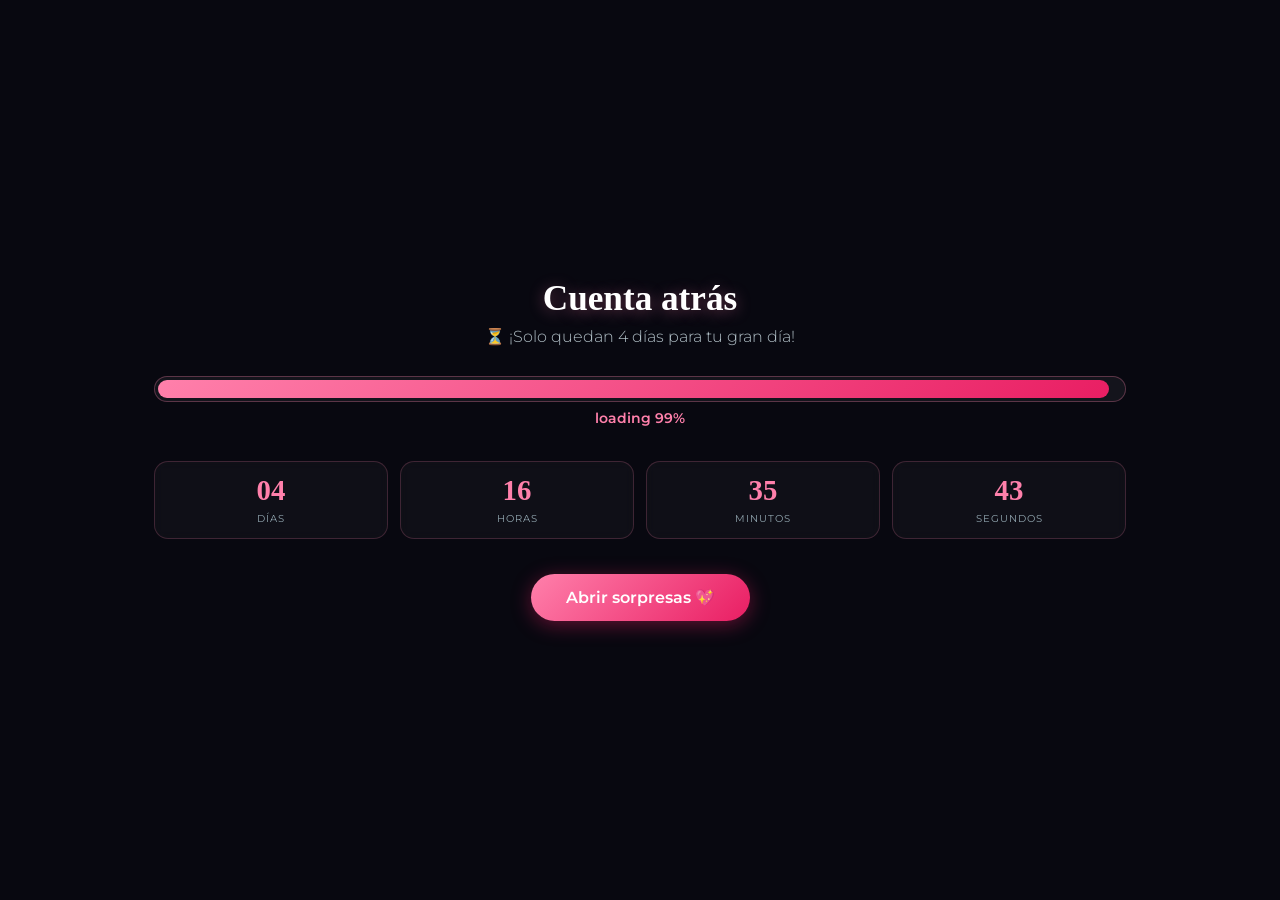
==== commit ff6effcc: "Add files via upload" ====
--- a/index.html
+++ b/index.html
@@ -1,303 +1,54 @@
-<!DOCTYPE html>
-<html lang="es">
-<head>
-<meta charset="UTF-8">
-<meta name="viewport" content="width=device-width, initial-scale=1, viewport-fit=cover">
-<title>Para Ella 💖</title>
-<link href="https://fonts.googleapis.com/css2?family=Montserrat:wght@300;400;600&family=Playfair+Display:ital,wght@0,400;0,600;1,400&display=swap" rel="stylesheet">
-<style>
-  :root{ --bg-color:#0a0812; --texto-claro:#ffffff; box-sizing:border-box; }
-  *{box-sizing:border-box;}
-  html,body{height:100%;}
-  body{
-    margin:0; width:100%; min-height:100%;
-    background:radial-gradient(circle at 50% 25%, #1a1526 0%, var(--bg-color) 70%);
-    overflow-x:hidden; font-family:'Montserrat',sans-serif; color:var(--texto-claro);
-    display:flex; flex-direction:column; align-items:center;
-    padding-top:env(safe-area-inset-top,0px); padding-bottom:env(safe-area-inset-bottom,0px);
-  }
-  .section-inicio{ position:relative; width:100%; height:100vh; display:flex; justify-content:center; align-items:center; overflow:hidden; }
-  .contenedor-lirio{ position:relative; width:92%; max-width:540px; height:88vh; max-height:760px; }
-  svg{ width:100%; height:100%; filter:drop-shadow(0 0 25px rgba(244,166,198,0.3)); }
-
-  .tallo{ stroke-dasharray:400; stroke-dashoffset:400; animation:dibujarTallo 4s cubic-bezier(.45,0,.15,1) forwards; }
-  .hoja{ opacity:0; animation:aparecerFlor 2.2s ease 2.6s forwards; }
-  .petalo{ transform-box:fill-box; transform-origin:50% 100%; opacity:0; animation:aparecerFlor 2.6s ease forwards, respirar 8s ease-in-out infinite; }
-  .peca{ opacity:0; animation:aparecerFlor 1.8s ease forwards; }
-  .estambre{ opacity:0; animation:aparecerFlor 1.8s ease forwards; }
-  .papel{ opacity:0; animation:aparecerFlor 2s ease 4.6s forwards; }
-  .flor-extra{ transform-box:fill-box; transform-origin:50% 100%; opacity:0; animation:aparecerFlor 2.6s ease forwards, respirar 8.5s ease-in-out infinite; animation-delay:3.2s,6s; }
-
-  .petalo-trasero{ animation-delay:2.4s, 5s; }
-  .petalo-delantero{ animation-delay:2.8s, 5.4s; }
-  .petalo-centro{ animation-delay:3.2s, 5.8s; }
-  .peca{ animation-delay:3.8s; }
-  .estambre{ animation-delay:3.5s; }
-
-  @keyframes dibujarTallo{ to{ stroke-dashoffset:0; } }
-  @keyframes aparecerFlor{ to{ opacity:1; } }
-  @keyframes respirar{ 0%,100%{ transform:scale(1) rotate(0deg); } 50%{ transform:scale(1.012) rotate(.3deg); } }
-
-  .titulo-principal{
-    position:absolute; bottom:5%; width:100%; text-align:center;
-    font-family:'Playfair Display',serif; font-style:italic; font-size:2rem; letter-spacing:.5px;
-    text-shadow:0 0 18px rgba(244,166,198,.6); opacity:0;
-    animation:aparecerFlor 3s ease 7s forwards; pointer-events:none;
-  }
-  .petalo-caida{ position:absolute; width:14px; height:22px; border-radius:15px 0 15px 15px; top:-30px; z-index:0; opacity:.55; filter:blur(.5px); pointer-events:none; }
-  .section-hidden{ display:none; }
-</style>
-</head>
-<body>
-  <div class="section-inicio">
-    <div class="contenedor-lirio">
-      <svg viewBox="0 0 500 700" xmlns="http://www.w3.org/2000/svg">
-        <defs>
-          <linearGradient id="gradPetalo" x1="0%" y1="0%" x2="0%" y2="100%">
-            <stop offset="0%" stop-color="#ffe3ef"/><stop offset="45%" stop-color="#fca9cf"/><stop offset="100%" stop-color="#e8558f"/>
-          </linearGradient>
-          <linearGradient id="gradRaya" x1="0%" y1="0%" x2="0%" y2="100%">
-            <stop offset="0%" stop-color="#c81f5f" stop-opacity=".9"/><stop offset="100%" stop-color="#e8558f" stop-opacity="0"/>
-          </linearGradient>
-          <linearGradient id="gradTallo" x1="0%" y1="0%" x2="100%" y2="0%">
-            <stop offset="0%" stop-color="#3f8f3a"/><stop offset="100%" stop-color="#7fd858"/>
-          </linearGradient>
-          <radialGradient id="gradSombraPetalo" cx="50%" cy="100%" r="75%">
-            <stop offset="0%" stop-color="#c9628f" stop-opacity=".35"/><stop offset="100%" stop-color="#c9628f" stop-opacity="0"/>
-          </radialGradient>
-          <radialGradient id="gradRosaClaro" cx="50%" cy="60%" r="60%">
-            <stop offset="0%" stop-color="#ffffff"/><stop offset="100%" stop-color="#f3e9ea"/>
-          </radialGradient>
-          <radialGradient id="gradRosaMedio" cx="50%" cy="60%" r="60%">
-            <stop offset="0%" stop-color="#f6eef0"/><stop offset="100%" stop-color="#e3d3d6"/>
-          </radialGradient>
-          <radialGradient id="gradGerberaCentro" cx="50%" cy="50%" r="60%">
-            <stop offset="0%" stop-color="#6b5a2e"/><stop offset="100%" stop-color="#3f3319"/>
-          </radialGradient>
-          <linearGradient id="gradGerberaPetalo" x1="0%" y1="0%" x2="0%" y2="100%">
-            <stop offset="0%" stop-color="#ff8a3d"/><stop offset="100%" stop-color="#e35a10"/>
-          </linearGradient>
-          <linearGradient id="gradClavelClaro" x1="0%" y1="0%" x2="0%" y2="100%">
-            <stop offset="0%" stop-color="#ffd6e6"/><stop offset="100%" stop-color="#ef7fac"/>
-          </linearGradient>
-          <linearGradient id="gradClavelOscuro" x1="0%" y1="0%" x2="0%" y2="100%">
-            <stop offset="0%" stop-color="#e8558f"/><stop offset="100%" stop-color="#c81f5f"/>
-          </linearGradient>
-          <linearGradient id="gradMargarita" x1="0%" y1="0%" x2="0%" y2="100%">
-            <stop offset="0%" stop-color="#d9a8f0"/><stop offset="100%" stop-color="#a45fc9"/>
-          </linearGradient>
-          <linearGradient id="gradCapullo" x1="0%" y1="0%" x2="0%" y2="100%">
-            <stop offset="0%" stop-color="#9fcb7a"/><stop offset="100%" stop-color="#5f9c48"/>
-          </linearGradient>
-          <linearGradient id="gradPapel" x1="0%" y1="0%" x2="0%" y2="100%">
-            <stop offset="0%" stop-color="#fdf6d8"/><stop offset="100%" stop-color="#f3e6a3"/>
-          </linearGradient>
-          <filter id="blurSuave" x="-50%" y="-50%" width="200%" height="200%"><feGaussianBlur stdDeviation="2.2"/></filter>
-          <filter id="sombraFlor" x="-60%" y="-60%" width="220%" height="220%"><feDropShadow dx="0" dy="6" stdDeviation="6" flood-color="#3a0d20" flood-opacity="0.2"/></filter>
-
-          <!-- LIRIO -->
-          <g id="lirio">
-            <g filter="url(#sombraFlor)">
-              <g filter="url(#blurSuave)" opacity=".92">
-                <path class="petalo petalo-trasero" d="M0,10 C-55,-15 -88,-70 -82,-130 C-78,-168 -55,-185 -38,-172 C-52,-150 -50,-110 -40,-85 C-52,-92 -60,-80 -50,-60 C-30,-30 -10,-5 0,10 Z" fill="url(#gradPetalo)" stroke="#c8558f" stroke-width="1.2"/>
-                <path class="petalo petalo-trasero" d="M0,10 C55,-15 88,-70 82,-130 C78,-168 55,-185 38,-172 C52,-150 50,-110 40,-85 C52,-92 60,-80 50,-60 C30,-30 10,-5 0,10 Z" fill="url(#gradPetalo)" stroke="#c8558f" stroke-width="1.2"/>
-              </g>
-              <path class="petalo petalo-delantero" d="M0,18 C-60,10 -105,-45 -108,-115 C-110,-160 -90,-195 -68,-198 C-78,-175 -70,-150 -50,-140 C-62,-155 -58,-172 -42,-170 C-48,-140 -35,-105 -18,-90 C-30,-95 -38,-75 -22,-55 C-8,-30 0,-5 0,18 Z" fill="url(#gradPetalo)" stroke="#d43d72" stroke-width="1.4"/>
-              <path class="petalo petalo-delantero" d="M0,18 C60,10 105,-45 108,-115 C110,-160 90,-195 68,-198 C78,-175 70,-150 50,-140 C62,-155 58,-172 42,-170 C48,-140 35,-105 18,-90 C30,-95 38,-75 22,-55 C8,-30 0,-5 0,18 Z" fill="url(#gradPetalo)" stroke="#d43d72" stroke-width="1.4"/>
-              <path class="petalo petalo-centro" d="M0,22 C-28,-5 -38,-90 -22,-160 C-15,-188 8,-192 12,-172 C0,-165 -6,-130 2,-95 C10,-120 20,-110 14,-80 C22,-90 18,-55 6,-20 C4,-8 2,10 0,22 Z" fill="url(#gradPetalo)" stroke="#d43d72" stroke-width="1.4"/>
-              <ellipse cx="0" cy="-5" rx="70" ry="40" fill="url(#gradSombraPetalo)"/>
-              <path d="M0,10 C-3,-55 -6,-120 -14,-175" fill="none" stroke="url(#gradRaya)" stroke-width="7" stroke-linecap="round"/>
-              <path d="M-42,-5 C-50,-60 -62,-115 -78,-160" fill="none" stroke="url(#gradRaya)" stroke-width="5" stroke-linecap="round" opacity=".85"/>
-              <path d="M42,-5 C50,-60 62,-115 78,-160" fill="none" stroke="url(#gradRaya)" stroke-width="5" stroke-linecap="round" opacity=".85"/>
-              <g fill="#8a1638">
-                <ellipse class="peca" cx="-6" cy="-15" rx="2.4" ry="3.2" transform="rotate(-10 -6 -15)"/><ellipse class="peca" cx="9" cy="-22" rx="2" ry="2.8" transform="rotate(15 9 -22)"/>
-                <ellipse class="peca" cx="-16" cy="-30" rx="2.3" ry="3" transform="rotate(-25 -16 -30)"/><ellipse class="peca" cx="15" cy="-38" rx="1.9" ry="2.6" transform="rotate(20 15 -38)"/>
-                <ellipse class="peca" cx="-3" cy="-45" rx="2.1" ry="2.9"/><ellipse class="peca" cx="0" cy="-65" rx="1.6" ry="2.2"/>
-              </g>
-              <path d="M-15,18 C-11,-18 11,-18 15,18 C7,28 -7,28 -15,18 Z" fill="#eefabb" opacity=".95"/>
-              <line x1="0" y1="8" x2="0" y2="-115" stroke="#a9d69a" stroke-width="3" stroke-linecap="round"/>
-              <g stroke="#cfe8b8" stroke-width="2.2" fill="none" stroke-linecap="round">
-                <path class="estambre" d="M0,6 C-4,-35 -18,-65 -34,-86"/><path class="estambre" d="M0,6 C4,-36 20,-67 38,-88"/>
-                <path class="estambre" d="M0,6 C-2,-40 2,-75 -6,-102"/><path class="estambre" d="M0,6 C2,-40 -2,-75 6,-104"/>
-              </g>
-              <g fill="#9b2036">
-                <ellipse class="estambre" cx="-34" cy="-86" rx="5" ry="9" transform="rotate(-55 -34 -86)"/><ellipse class="estambre" cx="38" cy="-88" rx="5" ry="9" transform="rotate(55 38 -88)"/>
-                <ellipse class="estambre" cx="-6" cy="-102" rx="4.8" ry="8.5" transform="rotate(-12 -6 -102)"/><ellipse class="estambre" cx="6" cy="-104" rx="4.8" ry="8.5" transform="rotate(12 6 -104)"/>
-              </g>
-            </g>
-          </g>
-
-          <!-- ROSA BLANCA -->
-          <g id="rosaBlanca">
-            <g filter="url(#sombraFlor)">
-              <line x1="0" y1="0" x2="0" y2="-28" stroke="#4a8f3f" stroke-width="4" stroke-linecap="round"/>
-              <g fill="url(#gradRosaClaro)" stroke="#d9c6ca" stroke-width="1">
-                <path transform="rotate(0 0 -48)" d="M0,-48 C-15,-69 -11,-92 0,-100 C11,-92 15,-69 0,-48 Z"/>
-                <path transform="rotate(60 0 -48)" d="M0,-48 C-15,-69 -11,-92 0,-100 C11,-92 15,-69 0,-48 Z"/>
-                <path transform="rotate(120 0 -48)" d="M0,-48 C-15,-69 -11,-92 0,-100 C11,-92 15,-69 0,-48 Z"/>
-                <path transform="rotate(180 0 -48)" d="M0,-48 C-15,-69 -11,-92 0,-100 C11,-92 15,-69 0,-48 Z"/>
-                <path transform="rotate(240 0 -48)" d="M0,-48 C-15,-69 -11,-92 0,-100 C11,-92 15,-69 0,-48 Z"/>
-                <path transform="rotate(300 0 -48)" d="M0,-48 C-15,-69 -11,-92 0,-100 C11,-92 15,-69 0,-48 Z"/>
-              </g>
-              <g fill="url(#gradRosaMedio)" stroke="#cbb7bb" stroke-width="1">
-                <path transform="rotate(30 0 -48)" d="M0,-48 C-9,-63 -7,-78 0,-84 C7,-78 9,-63 0,-48 Z"/>
-                <path transform="rotate(102 0 -48)" d="M0,-48 C-9,-63 -7,-78 0,-84 C7,-78 9,-63 0,-48 Z"/>
-                <path transform="rotate(174 0 -48)" d="M0,-48 C-9,-63 -7,-78 0,-84 C7,-78 9,-63 0,-48 Z"/>
-                <path transform="rotate(246 0 -48)" d="M0,-48 C-9,-63 -7,-78 0,-84 C7,-78 9,-63 0,-48 Z"/>
-                <path transform="rotate(318 0 -48)" d="M0,-48 C-9,-63 -7,-78 0,-84 C7,-78 9,-63 0,-48 Z"/>
-              </g>
-              <path d="M0,-48 C-6,-57 -4,-67 4,-65 C10,-63 8,-55 0,-48 Z" fill="#fdf4f0" stroke="#e3d3d6" stroke-width=".5"/>
-            </g>
-          </g>
-
-          <!-- GERBERA NARANJA -->
-          <g id="gerbera">
-            <line x1="0" y1="0" x2="0" y2="-20" stroke="#4a8f3f" stroke-width="4" stroke-linecap="round"/>
-            <g fill="url(#gradGerberaPetalo)" stroke="#c94d0e" stroke-width=".6">
-              <ellipse cx="0" cy="-46" rx="4" ry="20" transform="rotate(0 0 -20)"/><ellipse cx="0" cy="-46" rx="4" ry="20" transform="rotate(30 0 -20)"/>
-              <ellipse cx="0" cy="-46" rx="4" ry="20" transform="rotate(60 0 -20)"/><ellipse cx="0" cy="-46" rx="4" ry="20" transform="rotate(90 0 -20)"/>
-              <ellipse cx="0" cy="-46" rx="4" ry="20" transform="rotate(120 0 -20)"/><ellipse cx="0" cy="-46" rx="4" ry="20" transform="rotate(150 0 -20)"/>
-              <ellipse cx="0" cy="-46" rx="4" ry="20" transform="rotate(180 0 -20)"/><ellipse cx="0" cy="-46" rx="4" ry="20" transform="rotate(210 0 -20)"/>
-              <ellipse cx="0" cy="-46" rx="4" ry="20" transform="rotate(240 0 -20)"/><ellipse cx="0" cy="-46" rx="4" ry="20" transform="rotate(270 0 -20)"/>
-              <ellipse cx="0" cy="-46" rx="4" ry="20" transform="rotate(300 0 -20)"/><ellipse cx="0" cy="-46" rx="4" ry="20" transform="rotate(330 0 -20)"/>
-            </g>
-            <circle cx="0" cy="-20" r="15" fill="url(#gradGerberaCentro)" stroke="#2b230f" stroke-width=".5"/>
-            <g fill="#2b230f" opacity=".6">
-              <circle cx="-5" cy="-23" r="1"/><circle cx="4" cy="-18" r="1"/><circle cx="-2" cy="-16" r="1"/><circle cx="6" cy="-25" r="1"/>
-            </g>
-          </g>
-
-          <!-- MARGARITA MORADA -->
-          <g id="margarita">
-            <line x1="0" y1="0" x2="0" y2="-14" stroke="#5fae4a" stroke-width="2.5" stroke-linecap="round"/>
-            <g fill="url(#gradMargarita)" stroke="#7d3ba0" stroke-width=".5">
-              <ellipse cx="0" cy="-28" rx="3.4" ry="12" transform="rotate(0 0 -16)"/><ellipse cx="0" cy="-28" rx="3.4" ry="12" transform="rotate(36 0 -16)"/>
-              <ellipse cx="0" cy="-28" rx="3.4" ry="12" transform="rotate(72 0 -16)"/><ellipse cx="0" cy="-28" rx="3.4" ry="12" transform="rotate(108 0 -16)"/>
-              <ellipse cx="0" cy="-28" rx="3.4" ry="12" transform="rotate(144 0 -16)"/><ellipse cx="0" cy="-28" rx="3.4" ry="12" transform="rotate(180 0 -16)"/>
-              <ellipse cx="0" cy="-28" rx="3.4" ry="12" transform="rotate(216 0 -16)"/><ellipse cx="0" cy="-28" rx="3.4" ry="12" transform="rotate(252 0 -16)"/>
-              <ellipse cx="0" cy="-28" rx="3.4" ry="12" transform="rotate(288 0 -16)"/><ellipse cx="0" cy="-28" rx="3.4" ry="12" transform="rotate(324 0 -16)"/>
-            </g>
-            <circle cx="0" cy="-16" r="5" fill="#e9d873"/>
-          </g>
-
-          <!-- CLAVEL ROSA -->
-          <g id="clavel">
-            <line x1="0" y1="0" x2="0" y2="-16" stroke="#5fae4a" stroke-width="3" stroke-linecap="round"/>
-            <g fill="url(#gradClavelClaro)" stroke="#c04a80" stroke-width=".5">
-              <ellipse cx="0" cy="-34" rx="7" ry="13" transform="rotate(0 0 -22)"/><ellipse cx="0" cy="-34" rx="7" ry="13" transform="rotate(45 0 -22)"/>
-              <ellipse cx="0" cy="-34" rx="7" ry="13" transform="rotate(90 0 -22)"/><ellipse cx="0" cy="-34" rx="7" ry="13" transform="rotate(135 0 -22)"/>
-              <ellipse cx="0" cy="-34" rx="7" ry="13" transform="rotate(180 0 -22)"/><ellipse cx="0" cy="-34" rx="7" ry="13" transform="rotate(225 0 -22)"/>
-              <ellipse cx="0" cy="-34" rx="7" ry="13" transform="rotate(270 0 -22)"/><ellipse cx="0" cy="-34" rx="7" ry="13" transform="rotate(315 0 -22)"/>
-            </g>
-            <g fill="url(#gradClavelOscuro)" stroke="#a01c50" stroke-width=".5">
-              <ellipse cx="0" cy="-28" rx="5" ry="9" transform="rotate(20 0 -20)"/><ellipse cx="0" cy="-28" rx="5" ry="9" transform="rotate(90 0 -20)"/>
-              <ellipse cx="0" cy="-28" rx="5" ry="9" transform="rotate(160 0 -20)"/><ellipse cx="0" cy="-28" rx="5" ry="9" transform="rotate(230 0 -20)"/>
-              <ellipse cx="0" cy="-28" rx="5" ry="9" transform="rotate(300 0 -20)"/>
-            </g>
-          </g>
-
-          <!-- CAPULLO CERRADO -->
-          <g id="capullo">
-            <line x1="0" y1="0" x2="0" y2="-18" stroke="#4a8f3f" stroke-width="3.5" stroke-linecap="round"/>
-            <path d="M0,-16 C-7,-30 -8,-55 0,-72 C8,-55 7,-30 0,-16 Z" fill="url(#gradCapullo)" stroke="#3f7a30" stroke-width="1"/>
-            <path d="M0,-20 C-3,-35 -3,-52 0,-64" fill="none" stroke="#c8e6a8" stroke-width="1" opacity=".6"/>
-            <path class="hoja" d="M0,-18 C-16,-20 -22,-10 -10,-8 C-6,-14 -2,-16 0,-18 Z" fill="#5aab4f" stroke="#2f6b2b" stroke-width=".6"/>
-          </g>
-        </defs>
-
-        <!-- TALLOS: van desde cada flor hasta dentro del papel -->
-        <g fill="none" stroke="url(#gradTallo)" stroke-width="5.5" stroke-linecap="round">
-          <path class="tallo" d="M190,240 C210,300 245,350 258,420"/>
-          <path class="tallo" d="M330,210 C310,290 275,350 262,420"/>
-          <path class="tallo" d="M150,310 C185,360 220,390 258,425"/>
-          <path class="tallo" d="M270,170 C265,260 260,340 260,420"/>
-          <path class="tallo" d="M170,390 C205,405 235,415 258,428"/>
-          <path class="tallo" d="M250,360 C255,390 258,405 260,425"/>
-          <path class="tallo" d="M330,380 C300,400 275,412 262,428"/>
-          <path class="tallo" d="M380,320 C345,360 300,395 264,425"/>
-          <path class="tallo" d="M300,430 C280,432 268,428 260,425"/>
-          <path class="tallo" d="M270,400 C265,410 262,418 260,425"/>
-          <path class="tallo" d="M230,420 C240,420 250,422 258,425"/>
-          <path class="tallo" d="M200,270 C215,320 235,370 258,420"/>
-          <path class="tallo" d="M350,280 C330,330 300,375 262,420"/>
-          <path class="tallo" d="M280,250 C275,310 268,365 260,420"/>
-        </g>
-
-        <!-- HOJAS entre las flores -->
-        <path class="hoja" d="M170,300 C100,285 90,240 130,252 C122,272 138,292 170,300 Z" fill="#4f9c46" stroke="#2f6b2b" stroke-width="1"/>
-        <path class="hoja" d="M370,300 C440,285 450,240 410,252 C418,272 402,292 370,300 Z" fill="#5aab4f" stroke="#2f6b2b" stroke-width="1"/>
-        <path class="hoja" d="M400,340 C460,335 470,300 435,308 C438,325 420,335 400,340 Z" fill="#4f9c46" stroke="#2f6b2b" stroke-width="1"/>
-
-        <!-- FLORES: capullos y traseras primero, luego las principales -->
-        <g class="flor-extra"><use href="#capullo" transform="translate(200,270) rotate(-15) scale(.85)"/></g>
-        <g class="flor-extra"><use href="#capullo" transform="translate(350,280) rotate(12) scale(.85)"/></g>
-        <g class="flor-extra"><use href="#capullo" transform="translate(280,250) scale(.75)"/></g>
-
-        <g class="flor-extra"><use href="#margarita" transform="translate(250,360) scale(.95)"/></g>
-        <g class="flor-extra"><use href="#margarita" transform="translate(330,380) rotate(8) scale(.9)"/></g>
-        <g class="flor-extra"><use href="#margarita" transform="translate(380,320) rotate(14) scale(.85)"/></g>
-        <g class="flor-extra"><use href="#margarita" transform="translate(300,430) rotate(-4) scale(.9)"/></g>
-
-        <use href="#rosaBlanca" transform="translate(150,310) rotate(-10) scale(.85)"/>
-        <use href="#rosaBlanca" transform="translate(270,170) rotate(6) scale(.8)"/>
-
-        <g class="flor-extra"><use href="#clavel" transform="translate(270,400) scale(.85)"/></g>
-        <g class="flor-extra"><use href="#clavel" transform="translate(230,420) rotate(-6) scale(.8)"/></g>
-
-        <g class="flor-extra"><use href="#gerbera" transform="translate(170,390) rotate(-6) scale(1.05)"/></g>
-
-        <use href="#lirio" transform="translate(190,240) rotate(-20) scale(.85)"/>
-        <use href="#lirio" transform="translate(330,210) rotate(14) scale(.9)"/>
-
-        <!-- PAPEL DE ENVOLVER AMARILLO PÁLIDO -->
-        <g class="papel">
-          <path d="M95,410 C80,485 90,600 250,665 C410,600 420,485 405,410 C355,435 300,442 250,440 C200,442 145,435 95,410 Z" fill="url(#gradPapel)" stroke="#d9c04a" stroke-width="2"/>
-          <path d="M130,415 C115,470 125,555 210,600 C195,540 195,475 205,420 Z" fill="#fffceb" opacity=".55"/>
-          <g fill="#c7ac55" opacity=".45">
-            <circle cx="180" cy="480" r="2.4"/><circle cx="210" cy="520" r="2"/><circle cx="160" cy="540" r="2.2"/>
-            <circle cx="320" cy="480" r="2.4"/><circle cx="290" cy="520" r="2"/><circle cx="335" cy="550" r="2.2"/>
-            <circle cx="250" cy="560" r="2"/><circle cx="230" cy="600" r="1.8"/><circle cx="270" cy="600" r="1.8"/>
-          </g>
-          <g stroke="#c7a83e" stroke-width="1.2" opacity=".4" fill="none">
-            <path d="M135,418 C118,485 128,590 215,650"/>
-            <path d="M250,440 C242,510 246,595 250,662"/>
-            <path d="M365,418 C382,485 372,590 285,650"/>
-          </g>
-        </g>
-      </svg>
-      <div class="titulo-principal">Un ramo para ti 💐</div>
-    </div>
-  </div>
-
-  <div class="section-hidden" id="cronologia"><h2>Nuestra Historia</h2></div>
-
-  <script>
-    function crearPetalo(){
-      const p=document.createElement('div');
-      p.classList.add('petalo-caida');
-      p.style.left=Math.random()*window.innerWidth+'px';
-      p.style.animationDuration=(Math.random()*6+9)+'s';
-      p.style.animationName='caer';
-      p.style.animationTimingFunction='linear';
-      p.style.animationFillMode='forwards';
-      const size=Math.random()*8+10;
-      p.style.width=size+'px';
-      p.style.height=(size*1.6)+'px';
-      const hue=330+Math.random()*20;
-      p.style.backgroundColor=`hsl(${hue},70%,88%)`;
-      document.body.appendChild(p);
-      setTimeout(()=>p.remove(),16000);
-    }
-    const styleSheet=document.createElement('style');
-    styleSheet.textContent=`@keyframes caer{ to{ transform:translateY(110vh) rotate(300deg); opacity:0; } }`;
-    document.head.appendChild(styleSheet);
-
-    let intervaloPetalos;
-    const observer=new IntersectionObserver((entries)=>{
-      if(entries[0].isIntersecting){ intervaloPetalos=setInterval(crearPetalo,900); }
-      else{ clearInterval(intervaloPetalos); }
-    });
-    observer.observe(document.querySelector('.section-inicio'));
-  </script>
-</body>
-</html>
+<!DOCTYPE html>
+<html lang="es">
+<head>
+    <meta charset="UTF-8">
+    <meta name="viewport" content="width=device-width, initial-scale=1.0">
+    <title>Para mi novia 💖</title>
+    <!-- Enlace a tus futuros estilos CSS -->
+    <link rel="stylesheet" href="css/estilos.css">   
+     <!-- Fuente tipo dibujo/boceto -->
+    <link href="https://fonts.googleapis.com/css2?family=Architects+Daughter&family=Montserrat:wght@400;600&display=swap" rel="stylesheet">
+</head>
+<body>
+
+    <div class="container" id="mainCard">
+        <!-- Título principal -->
+        <h1 id="tituloPrincipal">Cuenta atrás</h1>
+        
+        <!-- Mensaje dinámico que cambia según los días restantes -->
+        <p class="subtitulo" id="mensajeDinamico">Cargando sorpresa...</p>
+
+        <!-- Barra de carga -->
+        <div class="barra-contenedor" id="barraContenedor">
+            <div class="barra-progreso" id="barraProgreso"></div>
+        </div>
+        <div class="porcentaje-texto" id="porcentajeTexto">loading 0%</div>
+
+        <!-- Reloj de cuenta atrás -->
+        <div class="contador-grid">
+            <div class="caja-tiempo">
+                <span id="dias">00</span>
+                <label>Días</label>
+            </div>
+            <div class="caja-tiempo">
+                <span id="horas">00</span>
+                <label>Horas</label>
+            </div>
+            <div class="caja-tiempo">
+                <span id="minutos">00</span>
+                <label>Minutos</label>
+            </div>
+            <div class="caja-tiempo">
+                <span id="segundos">00</span>
+                <label>Segundos</label>
+            </div>
+        </div>
+
+        <!-- Botón para ir al menú de los 6 regalos -->
+        <a href="menu.html" class="btn-entrar" id="btnEntrar">Abrir sorpresas 💖</a>
+    </div>
+
+    <!-- Enlace al archivo JavaScript separado -->
+    <script src="js/contador.js"></script>
+</body>
+</html>
--- a/css/estilos.css
+++ b/css/estilos.css
@@ -0,0 +1,387 @@
+/* --- ESTILOS GENERALES Y TEMA OSCURO / NOCHE MÁGICA --- */
+:root {
+    --bg-color: #080810;
+    --card-border: rgba(255, 128, 171, 0.2);
+    --card-hover: rgba(255, 128, 171, 0.15);
+    --accent-pink: #ff80ab;
+    --accent-glow: rgba(233, 30, 99, 0.4);
+    --texto-claro: #ffffff;
+    --texto-secundario: #b0bec5;
+}
+
+* {
+    margin: 0;
+    padding: 0;
+    box-sizing: border-box;
+}
+
+body {
+    font-family: 'Montserrat', sans-serif;
+    background-color: var(--bg-color);
+    color: var(--texto-claro);
+    min-height: 100vh;
+    display: flex;
+    flex-direction: column;
+    justify-content: center;
+    align-items: center;
+    overflow-x: hidden;
+    padding: 20px;
+}
+
+/* --- CONTENEDOR LIBERADO --- */
+.container {
+    max-width: 80%;
+    width: 100%;
+    z-index: 10;
+    background: transparent;
+    border: none;
+    box-shadow: none;
+    padding: 10px;
+    text-align: center;
+}
+
+/* --- TÍTULOS --- */
+h1 {
+    font-family: 'Playfair Display', serif;
+    font-size: 2.2rem;
+    margin-bottom: 8px;
+    color: #fff;
+    text-shadow: 0 2px 15px rgba(255, 128, 171, 0.4);
+}
+
+p.subtitulo {
+    font-size: 1rem;
+    color: var(--texto-secundario);
+    margin-bottom: 30px;
+    font-weight: 300;
+}
+
+/* --- BARRA DE CARGA (INDEX) --- */
+.barra-contenedor {
+    position: relative;
+    width: 100%;
+    background: rgba(255, 255, 255, 0.05);
+    border: 1px solid rgba(255, 128, 171, 0.3);
+    border-radius: 20px;
+    height: 26px;
+    padding: 3px;
+    margin-bottom: 8px;
+    overflow: hidden;
+}
+
+.barra-progreso {
+    height: 100%;
+    background: linear-gradient(135deg, #ff80ab, #e91e63);
+    border-radius: 12px;
+    width: 0%;
+    transition: width 1s ease-in-out;
+}
+
+.porcentaje-texto {
+    font-size: 0.85rem;
+    color: var(--accent-pink);
+    margin-bottom: 35px;
+    font-weight: 600;
+}
+
+/* --- CONTADOR (GRID DE TIEMPO) --- */
+.contador-grid {
+    display: grid;
+    grid-template-columns: repeat(4, 1fr);
+    gap: 12px;
+    margin-bottom: 35px;
+}
+
+.caja-tiempo {
+    background: rgba(255, 255, 255, 0.03);
+    border: 1px solid var(--card-border);
+    padding: 12px 5px;
+    border-radius: 14px;
+    backdrop-filter: blur(5px);
+    transition: all 0.3s ease; /* Transición suave para la reacción */
+}
+
+/* Reacción al pasar el ratón por encima de los bloques de tiempo */
+.caja-tiempo:hover {
+    transform: translateY(-4px) scale(1.03);
+    border-color: var(--accent-pink);
+    background: rgba(255, 128, 171, 0.08);
+    box-shadow: 0 5px 15px rgba(255, 128, 171, 0.2);
+}
+
+.caja-tiempo span {
+    display: block;
+    font-size: 1.8rem;
+    font-weight: 600;
+    color: var(--accent-pink);
+    font-family: 'Playfair Display', serif;
+}
+
+.caja-tiempo label {
+    font-size: 0.65rem;
+    color: #90a4ae;
+    text-transform: uppercase;
+    letter-spacing: 1px;
+}
+
+/* --- BOTÓN DE ACCESO / PRINCIPAL --- */
+.btn-entrar {
+    display: inline-block;
+    background: linear-gradient(135deg, #ff80ab, #e91e63);
+    color: white;
+    padding: 14px 35px;
+    font-size: 1rem;
+    font-weight: 600;
+    text-decoration: none;
+    border-radius: 30px;
+    box-shadow: 0 4px 20px var(--accent-glow);
+    transition: all 0.3s ease;
+}
+
+.btn-entrar:hover {
+    transform: translateY(-4px) scale(1.05);
+    box-shadow: 0 8px 30px rgba(233, 30, 99, 0.7);
+    filter: brightness(1.1);
+}
+
+/* --- GRID DE LOS 6 REGALOS (MENU.HTML) --- */
+.regalos-grid {
+    display: grid;
+    grid-template-columns: repeat(2, 1fr);
+    gap: 15px;
+    margin-bottom: 30px;
+}
+
+.tarjeta-regalo {
+    background: rgba(255, 255, 255, 0.03);
+    border: 1px solid var(--card-border);
+    border-radius: 16px;
+    padding: 22px 12px;
+    text-decoration: none;
+    color: white;
+    display: flex;
+    flex-direction: column;
+    align-items: center;
+    justify-content: center;
+    transition: all 0.3s cubic-bezier(0.4, 0, 0.2, 1); /* Transición súper fluida */
+    backdrop-filter: blur(5px);
+}
+
+/* Reacción al pasar el ratón por encima de las tarjetas de los regalos */
+.tarjeta-regalo:hover {
+    transform: translateY(-6px) scale(1.02);
+    background: rgba(255, 128, 171, 0.1);
+    border-color: var(--accent-pink);
+    box-shadow: 0 8px 25px rgba(255, 128, 171, 0.25);
+}
+
+/* Efecto especial para el icono dentro de la tarjeta al hacer hover */
+.tarjeta-regalo:hover .icono {
+    transform: scale(1.15) rotate(5deg);
+    transition: transform 0.3s ease;
+}
+
+.tarjeta-regalo .icono {
+    font-size: 2rem;
+    margin-bottom: 10px;
+    transition: transform 0.3s ease;
+}
+
+.tarjeta-regalo h3 {
+    font-size: 0.95rem;
+    font-weight: 600;
+    margin-bottom: 4px;
+    color: var(--accent-pink);
+}
+
+.tarjeta-regalo p {
+    font-size: 0.75rem;
+    color: var(--texto-secundario);
+    display: none;
+}
+
+/* --- BOTÓN VOLVER --- */
+.btn-volver {
+    display: inline-block;
+    color: var(--texto-secundario);
+    text-decoration: none;
+    font-size: 0.9rem;
+    border: 1px solid rgba(255, 255, 255, 0.2);
+    padding: 10px 25px;
+    border-radius: 20px;
+    transition: all 0.3s ease;
+}
+
+.btn-volver:hover {
+    color: white;
+    border-color: var(--accent-pink);
+    background: rgba(255, 128, 171, 0.1);
+    transform: translateY(-2px);
+}
+
+
+/* ==========================================================
+   MEDIA QUERIES PARA PANTALLAS MÁS GRANDES (TABLETS Y PC)
+   ================================================---------- */
+@media (min-width: 600px) {
+    .regalos-grid {
+        grid-template-columns: repeat(3, 1fr);
+        gap: 18px;
+    }
+
+    .tarjeta-regalo {
+        padding: 25px 15px;
+    }
+
+    .tarjeta-regalo p {
+        display: block;
+    }
+    /* --- ESTILOS DE LA CUPONERA --- */
+.tarjeta-cupon {
+    background: rgba(255, 255, 255, 0.03);
+    border: 1px solid var(--card-border);
+    border-radius: 16px;
+    padding: 20px 15px;
+    text-align: center;
+    display: flex;
+    flex-direction: column;
+    align-items: center;
+    justify-content: center;
+    transition: all 0.3s cubic-bezier(0.4, 0, 0.2, 1);
+    backdrop-filter: blur(5px);
+}
+
+.tarjeta-cupon:hover:not(.gastado) {
+    transform: translateY(-5px);
+    background: rgba(255, 128, 171, 0.08);
+    border-color: var(--accent-pink);
+    box-shadow: 0 8px 20px rgba(255, 128, 171, 0.2);
+}
+
+.tarjeta-cupon.gastado {
+    opacity: 0.35;
+    filter: grayscale(0.5);
+    border-color: rgba(255, 255, 255, 0.05);
+}
+
+.btn-canjear {
+    background: linear-gradient(135deg, #ff80ab, #e91e63);
+    color: white;
+    border: none;
+    padding: 6px 16px;
+    border-radius: 20px;
+    font-size: 0.75rem;
+    font-weight: 600;
+    cursor: pointer;
+    transition: all 0.2s ease;
+    box-shadow: 0 2px 10px rgba(233, 30, 99, 0.3);
+}
+
+.btn-canjear:hover {
+    transform: scale(1.05);
+    box-shadow: 0 4px 15px rgba(233, 30, 99, 0.5);
+}
+
+.tarjeta-cupon.gastado .btn-canjear {
+    background: transparent;
+    color: var(--texto-secundario);
+    border: 1px solid rgba(255, 255, 255, 0.15);
+    cursor: not-allowed;
+    box-shadow: none;
+}
+/* --- CUADRÍCULA DE CUPONES (EN FILAS) --- */
+#cuponesGrid {
+    display: grid;
+    grid-template-columns: repeat(2, 1fr); /* 2 columnas en móviles */
+    gap: 15px;
+    margin-bottom: 30px;
+}
+
+@media (min-width: 600px) {
+    #cuponesGrid {
+        grid-template-columns: repeat(4, 1fr); /* 4 columnas en pantallas grandes (dos filas de 4 para los 8 cupones) */
+        gap: 18px;
+    }
+}
+/* --- EFECTO CURSOR MÁQUINA DE ESCRIBIR --- */
+#textoCarta::after {
+    content: '|';
+    animation: parpadear 0.8s infinite;
+    color: var(--accent-pink);
+    font-weight: bold;
+}
+
+@keyframes parpadear {
+    0%, 100% { opacity: 1; }
+    50% { opacity: 0; }
+}
+/* --- ESTILO PAPEL REAL PARA LA CARTA --- */
+.papel-carta {
+    background: rgba(255, 255, 255, 0.05); /* Sutil tono translúcido tipo papel */
+    border: 1px solid rgba(255, 128, 171, 0.3);
+    border-radius: 12px;
+    padding: 35px 30px;
+    box-shadow: 0 10px 30px rgba(0, 0, 0, 0.3);
+    backdrop-filter: blur(8px);
+    text-align: left;
+    max-width: 650px;
+    margin: 0 auto 30px auto;
+}
+
+#textoCarta {
+    font-family: 'Playfair Display', serif; /* O puedes cambiarlo si prefieres otra */
+    font-style: italic;                    /* Letra en cursiva */
+    font-size: 1.15rem;
+    line-height: 1.9;
+    color: #fce4ec;
+    white-space: pre-line;
+}
+/* --- ESTILO PAPEL REAL PARA LA CARTA --- */
+/* --- ESTILO PAPEL REAL (BLANCO Y RECTO) --- */
+.papel-carta {
+    background: #ffffff; /* Blanco puro como un folio real */
+    border: none;        /* Sin bordes */
+    border-radius: 0px;  /* Sin esquinas redondeadas, recto */
+    padding: 50px 40px;  /* Espacio interior amplio tipo carta */
+    box-shadow: 0 15px 35px rgba(0, 0, 0, 0.4); /* Sombra suave para dar profundidad sobre el fondo oscuro */
+    text-align: left;
+    max-width: 650px;
+    width: 100%;
+    margin: 0 auto;
+}
+
+.papel-carta {
+    background: #f2e3c6; /* Color papel kraft claro */
+    border: 1px solid #d9c59e;
+    border-radius: 2px;
+    padding: 50px 40px;
+    box-shadow: 0 15px 40px rgba(0, 0, 0, 0.5), inset 0 0 20px rgba(186, 155, 110, 0.15);
+    text-align: left;
+    max-width: 650px;
+    width: 100%;
+    margin: 0 auto;
+}
+
+#textoCarta {
+    font-family: 'Playfair Display', serif;
+    font-style: italic;
+    font-size: 1.15rem;
+    line-height: 2;
+    color: #3b2f2f; /* Tono marrón oscuro / tinta café */
+    white-space: pre-line;
+}
+
+/* --- CLASE PARA MOSTRAR EL BOTÓN AL TERMINAR --- */
+.oculto {
+    opacity: 0;
+    visibility: hidden;
+    transform: translateY(10px);
+    transition: opacity 1s ease, transform 1s ease;
+}
+
+.visible {
+    opacity: 1;
+    visibility: visible;
+    transform: translateY(0);
+}
+}
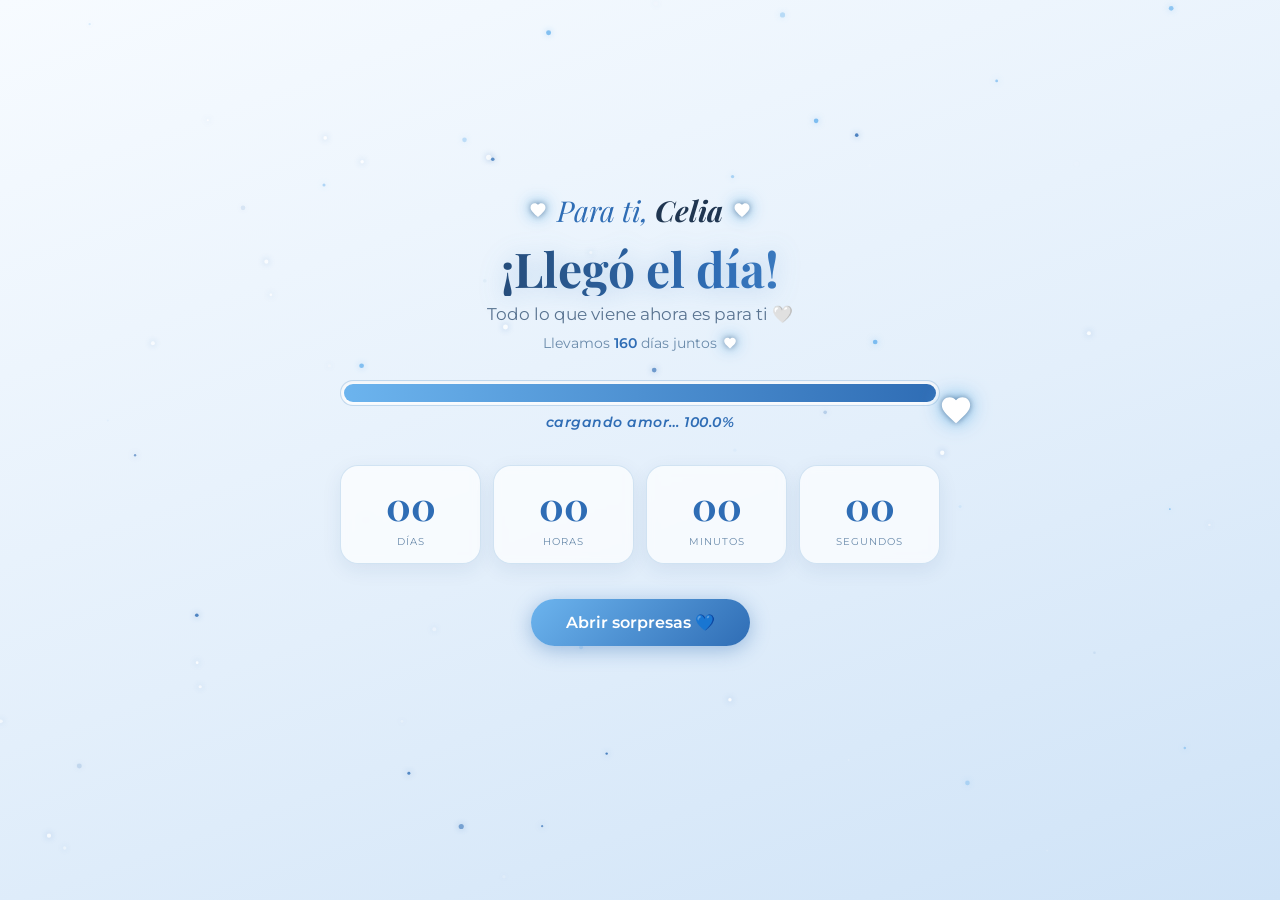
==== commit e25eeb71: "Add files via upload" ====
--- a/index.html
+++ b/index.html
@@ -3,26 +3,48 @@
 <head>
     <meta charset="UTF-8">
     <meta name="viewport" content="width=device-width, initial-scale=1.0">
-    <title>Para mi novia 💖</title>
-    <!-- Enlace a tus futuros estilos CSS -->
-    <link rel="stylesheet" href="css/estilos.css">   
-     <!-- Fuente tipo dibujo/boceto -->
-    <link href="https://fonts.googleapis.com/css2?family=Architects+Daughter&family=Montserrat:wght@400;600&display=swap" rel="stylesheet">
+    <title>Para mi novia 💙</title>
+    <!-- Enlace a tus estilos CSS -->
+    <link rel="stylesheet" href="css/estilos.css">
+    <!-- Fuentes: Playfair Display (título y números) y Montserrat (resto) -->
+    <link href="https://fonts.googleapis.com/css2?family=Montserrat:wght@300;400;600&family=Playfair+Display:ital,wght@0,400;0,600;0,700;1,400;1,700&display=swap" rel="stylesheet">
 </head>
-<body>
+<body class="pagina-contador">
+
+    <!-- Fondo: destellos que suben (canvas) y corazones flotantes -->
+    <canvas class="fondo-destellos" id="fondoDestellos" aria-hidden="true"></canvas>
+    <div class="capa-corazones" id="capaCorazones" aria-hidden="true"></div>
+    <!-- Capa para las explosiones de corazones y confeti -->
+    <div class="capa-confeti" id="capaConfeti" aria-hidden="true"></div>
 
     <div class="container" id="mainCard">
+        <!-- Línea pequeña encima del título -->
+        <p class="dedicatoria">
+            <svg class="dedicatoria-corazon" viewBox="0 0 24 24" aria-hidden="true"><path fill="#ffffff" d="M12 21.35l-1.45-1.32C5.4 15.36 2 12.28 2 8.5 2 5.42 4.42 3 7.5 3c1.74 0 3.41.81 4.5 2.09C13.09 3.81 14.76 3 16.5 3 19.58 3 22 5.42 22 8.5c0 3.78-3.4 6.86-8.55 11.54L12 21.35z"/></svg>
+            <span>Para ti, <strong>Celia</strong></span>
+            <svg class="dedicatoria-corazon" viewBox="0 0 24 24" aria-hidden="true"><path fill="#ffffff" d="M12 21.35l-1.45-1.32C5.4 15.36 2 12.28 2 8.5 2 5.42 4.42 3 7.5 3c1.74 0 3.41.81 4.5 2.09C13.09 3.81 14.76 3 16.5 3 19.58 3 22 5.42 22 8.5c0 3.78-3.4 6.86-8.55 11.54L12 21.35z"/></svg>
+        </p>
+
         <!-- Título principal -->
         <h1 id="tituloPrincipal">Cuenta atrás</h1>
-        
-        <!-- Mensaje dinámico que cambia según los días restantes -->
-        <p class="subtitulo" id="mensajeDinamico">Cargando sorpresa...</p>
 
-        <!-- Barra de carga -->
+        <!-- Mensaje que solo aparece cuando llega el día -->
+        <p class="subtitulo" id="mensajeDinamico" hidden></p>
+
+        <!-- Días que llevamos juntos (se calcula en js/contador.js) -->
+        <p class="dias-juntos" id="diasJuntos">
+            <span id="diasJuntosTexto">Llevamos <strong>0</strong> días juntos</span>
+            <svg class="dias-juntos-corazon" viewBox="0 0 24 24" aria-hidden="true"><path fill="#ffffff" d="M12 21.35l-1.45-1.32C5.4 15.36 2 12.28 2 8.5 2 5.42 4.42 3 7.5 3c1.74 0 3.41.81 4.5 2.09C13.09 3.81 14.76 3 16.5 3 19.58 3 22 5.42 22 8.5c0 3.78-3.4 6.86-8.55 11.54L12 21.35z"/></svg>
+        </p>
+
+        <!-- Barra de carga con corazón -->
         <div class="barra-contenedor" id="barraContenedor">
             <div class="barra-progreso" id="barraProgreso"></div>
+            <div class="runner" id="runner" aria-hidden="true">
+                <svg viewBox="0 0 24 24"><path fill="#ffffff" d="M12 21.35l-1.45-1.32C5.4 15.36 2 12.28 2 8.5 2 5.42 4.42 3 7.5 3c1.74 0 3.41.81 4.5 2.09C13.09 3.81 14.76 3 16.5 3 19.58 3 22 5.42 22 8.5c0 3.78-3.4 6.86-8.55 11.54L12 21.35z"/></svg>
+            </div>
         </div>
-        <div class="porcentaje-texto" id="porcentajeTexto">loading 0%</div>
+        <div class="porcentaje-texto" id="porcentajeTexto">cargando amor… 0%</div>
 
         <!-- Reloj de cuenta atrás -->
         <div class="contador-grid">
@@ -44,11 +66,36 @@
             </div>
         </div>
 
-        <!-- Botón para ir al menú de los 6 regalos -->
-        <a href="menu.html" class="btn-entrar" id="btnEntrar">Abrir sorpresas 💖</a>
+        <!-- Frase del día (se elige en js/contador.js, array FRASES) -->
+        <div class="frase-dia" id="fraseDia">
+            <p class="frase-etiqueta">Mensaje de hoy</p>
+            <p class="frase-texto" id="fraseTexto"></p>
+        </div>
+
+        <!-- Botón para ir al menú de los 6 regalos (bloqueado hasta el día) -->
+        <div class="zona-boton">
+            <a href="menu.html" class="btn-entrar bloqueado" id="btnEntrar" aria-disabled="true">
+                <span class="btn-candado" id="btnCandado" aria-hidden="true">🔒</span>
+                <span id="btnTexto">Abrir sorpresas</span>
+            </a>
+            <p class="nota-desbloqueo" id="notaDesbloqueo">Se desbloquea el 11 de diciembre ✨</p>
+            <p class="mensaje-bloqueo" id="mensajeBloqueo" role="status" aria-live="polite"></p>
+        </div>
     </div>
 
-    <!-- Enlace al archivo JavaScript separado -->
+    <!-- Transición a pantalla completa al pulsar "Abrir sorpresas": fundido + textos (en js/contador.js) -->
+    <div class="transicion" id="transicion" hidden>
+        <div class="transicion-contenido">
+            <h2 class="transicion-titulo" id="transicionTitulo"></h2>
+            <p class="transicion-subtitulo" id="transicionSubtitulo">
+                <span></span>
+                <svg class="dedicatoria-corazon" viewBox="0 0 24 24" aria-hidden="true"><path fill="#ffffff" d="M12 21.35l-1.45-1.32C5.4 15.36 2 12.28 2 8.5 2 5.42 4.42 3 7.5 3c1.74 0 3.41.81 4.5 2.09C13.09 3.81 14.76 3 16.5 3 19.58 3 22 5.42 22 8.5c0 3.78-3.4 6.86-8.55 11.54L12 21.35z"/></svg>
+            </p>
+        </div>
+    </div>
+
+    <!-- Configuración compartida (fechas) y lógica del contador -->
+    <script src="js/config.js"></script>
     <script src="js/contador.js"></script>
 </body>
-</html>+</html>
--- a/css/estilos.css
+++ b/css/estilos.css
@@ -1,387 +1,1389 @@
-/* --- ESTILOS GENERALES Y TEMA OSCURO / NOCHE MÁGICA --- */
-:root {
-    --bg-color: #080810;
-    --card-border: rgba(255, 128, 171, 0.2);
-    --card-hover: rgba(255, 128, 171, 0.15);
-    --accent-pink: #ff80ab;
-    --accent-glow: rgba(233, 30, 99, 0.4);
-    --texto-claro: #ffffff;
-    --texto-secundario: #b0bec5;
-}
-
-* {
-    margin: 0;
-    padding: 0;
-    box-sizing: border-box;
-}
-
-body {
-    font-family: 'Montserrat', sans-serif;
-    background-color: var(--bg-color);
-    color: var(--texto-claro);
-    min-height: 100vh;
-    display: flex;
-    flex-direction: column;
-    justify-content: center;
-    align-items: center;
-    overflow-x: hidden;
-    padding: 20px;
-}
-
-/* --- CONTENEDOR LIBERADO --- */
-.container {
-    max-width: 80%;
-    width: 100%;
-    z-index: 10;
-    background: transparent;
-    border: none;
-    box-shadow: none;
-    padding: 10px;
-    text-align: center;
-}
-
-/* --- TÍTULOS --- */
-h1 {
-    font-family: 'Playfair Display', serif;
-    font-size: 2.2rem;
-    margin-bottom: 8px;
-    color: #fff;
-    text-shadow: 0 2px 15px rgba(255, 128, 171, 0.4);
-}
-
-p.subtitulo {
-    font-size: 1rem;
-    color: var(--texto-secundario);
-    margin-bottom: 30px;
-    font-weight: 300;
-}
-
-/* --- BARRA DE CARGA (INDEX) --- */
-.barra-contenedor {
-    position: relative;
-    width: 100%;
-    background: rgba(255, 255, 255, 0.05);
-    border: 1px solid rgba(255, 128, 171, 0.3);
-    border-radius: 20px;
-    height: 26px;
-    padding: 3px;
-    margin-bottom: 8px;
-    overflow: hidden;
-}
-
-.barra-progreso {
-    height: 100%;
-    background: linear-gradient(135deg, #ff80ab, #e91e63);
-    border-radius: 12px;
-    width: 0%;
-    transition: width 1s ease-in-out;
-}
-
-.porcentaje-texto {
-    font-size: 0.85rem;
-    color: var(--accent-pink);
-    margin-bottom: 35px;
-    font-weight: 600;
-}
-
-/* --- CONTADOR (GRID DE TIEMPO) --- */
-.contador-grid {
-    display: grid;
-    grid-template-columns: repeat(4, 1fr);
-    gap: 12px;
-    margin-bottom: 35px;
-}
-
-.caja-tiempo {
-    background: rgba(255, 255, 255, 0.03);
-    border: 1px solid var(--card-border);
-    padding: 12px 5px;
-    border-radius: 14px;
-    backdrop-filter: blur(5px);
-    transition: all 0.3s ease; /* Transición suave para la reacción */
-}
-
-/* Reacción al pasar el ratón por encima de los bloques de tiempo */
-.caja-tiempo:hover {
-    transform: translateY(-4px) scale(1.03);
-    border-color: var(--accent-pink);
-    background: rgba(255, 128, 171, 0.08);
-    box-shadow: 0 5px 15px rgba(255, 128, 171, 0.2);
-}
-
-.caja-tiempo span {
-    display: block;
-    font-size: 1.8rem;
-    font-weight: 600;
-    color: var(--accent-pink);
-    font-family: 'Playfair Display', serif;
-}
-
-.caja-tiempo label {
-    font-size: 0.65rem;
-    color: #90a4ae;
-    text-transform: uppercase;
-    letter-spacing: 1px;
-}
-
-/* --- BOTÓN DE ACCESO / PRINCIPAL --- */
-.btn-entrar {
-    display: inline-block;
-    background: linear-gradient(135deg, #ff80ab, #e91e63);
-    color: white;
-    padding: 14px 35px;
-    font-size: 1rem;
-    font-weight: 600;
-    text-decoration: none;
-    border-radius: 30px;
-    box-shadow: 0 4px 20px var(--accent-glow);
-    transition: all 0.3s ease;
-}
-
-.btn-entrar:hover {
-    transform: translateY(-4px) scale(1.05);
-    box-shadow: 0 8px 30px rgba(233, 30, 99, 0.7);
-    filter: brightness(1.1);
-}
-
-/* --- GRID DE LOS 6 REGALOS (MENU.HTML) --- */
-.regalos-grid {
-    display: grid;
-    grid-template-columns: repeat(2, 1fr);
-    gap: 15px;
-    margin-bottom: 30px;
-}
-
-.tarjeta-regalo {
-    background: rgba(255, 255, 255, 0.03);
-    border: 1px solid var(--card-border);
-    border-radius: 16px;
-    padding: 22px 12px;
-    text-decoration: none;
-    color: white;
-    display: flex;
-    flex-direction: column;
-    align-items: center;
-    justify-content: center;
-    transition: all 0.3s cubic-bezier(0.4, 0, 0.2, 1); /* Transición súper fluida */
-    backdrop-filter: blur(5px);
-}
-
-/* Reacción al pasar el ratón por encima de las tarjetas de los regalos */
-.tarjeta-regalo:hover {
-    transform: translateY(-6px) scale(1.02);
-    background: rgba(255, 128, 171, 0.1);
-    border-color: var(--accent-pink);
-    box-shadow: 0 8px 25px rgba(255, 128, 171, 0.25);
-}
-
-/* Efecto especial para el icono dentro de la tarjeta al hacer hover */
-.tarjeta-regalo:hover .icono {
-    transform: scale(1.15) rotate(5deg);
-    transition: transform 0.3s ease;
-}
-
-.tarjeta-regalo .icono {
-    font-size: 2rem;
-    margin-bottom: 10px;
-    transition: transform 0.3s ease;
-}
-
-.tarjeta-regalo h3 {
-    font-size: 0.95rem;
-    font-weight: 600;
-    margin-bottom: 4px;
-    color: var(--accent-pink);
-}
-
-.tarjeta-regalo p {
-    font-size: 0.75rem;
-    color: var(--texto-secundario);
-    display: none;
-}
-
-/* --- BOTÓN VOLVER --- */
-.btn-volver {
-    display: inline-block;
-    color: var(--texto-secundario);
-    text-decoration: none;
-    font-size: 0.9rem;
-    border: 1px solid rgba(255, 255, 255, 0.2);
-    padding: 10px 25px;
-    border-radius: 20px;
-    transition: all 0.3s ease;
-}
-
-.btn-volver:hover {
-    color: white;
-    border-color: var(--accent-pink);
-    background: rgba(255, 128, 171, 0.1);
-    transform: translateY(-2px);
-}
-
-
-/* ==========================================================
-   MEDIA QUERIES PARA PANTALLAS MÁS GRANDES (TABLETS Y PC)
-   ================================================---------- */
-@media (min-width: 600px) {
-    .regalos-grid {
-        grid-template-columns: repeat(3, 1fr);
-        gap: 18px;
-    }
-
-    .tarjeta-regalo {
-        padding: 25px 15px;
-    }
-
-    .tarjeta-regalo p {
-        display: block;
-    }
-    /* --- ESTILOS DE LA CUPONERA --- */
-.tarjeta-cupon {
-    background: rgba(255, 255, 255, 0.03);
-    border: 1px solid var(--card-border);
-    border-radius: 16px;
-    padding: 20px 15px;
-    text-align: center;
-    display: flex;
-    flex-direction: column;
-    align-items: center;
-    justify-content: center;
-    transition: all 0.3s cubic-bezier(0.4, 0, 0.2, 1);
-    backdrop-filter: blur(5px);
-}
-
-.tarjeta-cupon:hover:not(.gastado) {
-    transform: translateY(-5px);
-    background: rgba(255, 128, 171, 0.08);
-    border-color: var(--accent-pink);
-    box-shadow: 0 8px 20px rgba(255, 128, 171, 0.2);
-}
-
-.tarjeta-cupon.gastado {
-    opacity: 0.35;
-    filter: grayscale(0.5);
-    border-color: rgba(255, 255, 255, 0.05);
-}
-
-.btn-canjear {
-    background: linear-gradient(135deg, #ff80ab, #e91e63);
-    color: white;
-    border: none;
-    padding: 6px 16px;
-    border-radius: 20px;
-    font-size: 0.75rem;
-    font-weight: 600;
-    cursor: pointer;
-    transition: all 0.2s ease;
-    box-shadow: 0 2px 10px rgba(233, 30, 99, 0.3);
-}
-
-.btn-canjear:hover {
-    transform: scale(1.05);
-    box-shadow: 0 4px 15px rgba(233, 30, 99, 0.5);
-}
-
-.tarjeta-cupon.gastado .btn-canjear {
-    background: transparent;
-    color: var(--texto-secundario);
-    border: 1px solid rgba(255, 255, 255, 0.15);
-    cursor: not-allowed;
-    box-shadow: none;
-}
-/* --- CUADRÍCULA DE CUPONES (EN FILAS) --- */
-#cuponesGrid {
-    display: grid;
-    grid-template-columns: repeat(2, 1fr); /* 2 columnas en móviles */
-    gap: 15px;
-    margin-bottom: 30px;
-}
-
-@media (min-width: 600px) {
-    #cuponesGrid {
-        grid-template-columns: repeat(4, 1fr); /* 4 columnas en pantallas grandes (dos filas de 4 para los 8 cupones) */
-        gap: 18px;
-    }
-}
-/* --- EFECTO CURSOR MÁQUINA DE ESCRIBIR --- */
-#textoCarta::after {
-    content: '|';
-    animation: parpadear 0.8s infinite;
-    color: var(--accent-pink);
-    font-weight: bold;
-}
-
-@keyframes parpadear {
-    0%, 100% { opacity: 1; }
-    50% { opacity: 0; }
-}
-/* --- ESTILO PAPEL REAL PARA LA CARTA --- */
-.papel-carta {
-    background: rgba(255, 255, 255, 0.05); /* Sutil tono translúcido tipo papel */
-    border: 1px solid rgba(255, 128, 171, 0.3);
-    border-radius: 12px;
-    padding: 35px 30px;
-    box-shadow: 0 10px 30px rgba(0, 0, 0, 0.3);
-    backdrop-filter: blur(8px);
-    text-align: left;
-    max-width: 650px;
-    margin: 0 auto 30px auto;
-}
-
-#textoCarta {
-    font-family: 'Playfair Display', serif; /* O puedes cambiarlo si prefieres otra */
-    font-style: italic;                    /* Letra en cursiva */
-    font-size: 1.15rem;
-    line-height: 1.9;
-    color: #fce4ec;
-    white-space: pre-line;
-}
-/* --- ESTILO PAPEL REAL PARA LA CARTA --- */
-/* --- ESTILO PAPEL REAL (BLANCO Y RECTO) --- */
-.papel-carta {
-    background: #ffffff; /* Blanco puro como un folio real */
-    border: none;        /* Sin bordes */
-    border-radius: 0px;  /* Sin esquinas redondeadas, recto */
-    padding: 50px 40px;  /* Espacio interior amplio tipo carta */
-    box-shadow: 0 15px 35px rgba(0, 0, 0, 0.4); /* Sombra suave para dar profundidad sobre el fondo oscuro */
-    text-align: left;
-    max-width: 650px;
-    width: 100%;
-    margin: 0 auto;
-}
-
-.papel-carta {
-    background: #f2e3c6; /* Color papel kraft claro */
-    border: 1px solid #d9c59e;
-    border-radius: 2px;
-    padding: 50px 40px;
-    box-shadow: 0 15px 40px rgba(0, 0, 0, 0.5), inset 0 0 20px rgba(186, 155, 110, 0.15);
-    text-align: left;
-    max-width: 650px;
-    width: 100%;
-    margin: 0 auto;
-}
-
-#textoCarta {
-    font-family: 'Playfair Display', serif;
-    font-style: italic;
-    font-size: 1.15rem;
-    line-height: 2;
-    color: #3b2f2f; /* Tono marrón oscuro / tinta café */
-    white-space: pre-line;
-}
-
-/* --- CLASE PARA MOSTRAR EL BOTÓN AL TERMINAR --- */
-.oculto {
-    opacity: 0;
-    visibility: hidden;
-    transform: translateY(10px);
-    transition: opacity 1s ease, transform 1s ease;
-}
-
-.visible {
-    opacity: 1;
-    visibility: visible;
-    transform: translateY(0);
-}
-}+/* ==========================================================
+   ESTILOS GENERALES Y TEMA CLARO / CIELO AZUL
+   ========================================================== */
+:root {
+    --bg-color: #eef5fc;
+    --card-border: rgba(59, 130, 196, 0.2);
+    --card-hover: rgba(59, 130, 196, 0.15);
+    --accent-pink: #2f6db5;
+    --accent-glow: rgba(47, 109, 181, 0.4);
+    --texto-claro: #1f3550;
+    --texto-secundario: #5a7491;
+
+    /* Nombres para los azules que ya usa la web (contador del index) */
+    --azul-marino: #1f3550;
+    --azul: #2f6db5;
+    --azul-cielo: #6cb4ee;
+    --azul-claro: #cfe3f7;
+}
+
+* {
+    margin: 0;
+    padding: 0;
+    box-sizing: border-box;
+}
+
+body {
+    font-family: 'Montserrat', sans-serif;
+    background-color: var(--bg-color);
+    background-image: linear-gradient(160deg, #f7fbff 0%, #e3effb 55%, #cfe3f7 100%);
+    background-attachment: fixed;
+    color: var(--texto-claro);
+    min-height: 100vh;
+    display: flex;
+    flex-direction: column;
+    justify-content: center;
+    align-items: center;
+    overflow-x: hidden;
+    padding: 20px;
+}
+
+/* --- CONTENEDOR LIBERADO --- */
+.container {
+    max-width: 80%;
+    width: 100%;
+    z-index: 10;
+    background: transparent;
+    border: none;
+    box-shadow: none;
+    padding: 10px;
+    text-align: center;
+}
+
+/* --- TÍTULOS --- */
+h1 {
+    font-family: 'Playfair Display', serif;
+    font-size: 2.2rem;
+    margin-bottom: 8px;
+    color: #1f3550;
+    text-shadow: 0 2px 15px rgba(59, 130, 196, 0.4);
+}
+
+p.subtitulo {
+    font-size: 1rem;
+    color: var(--texto-secundario);
+    margin-bottom: 30px;
+    font-weight: 300;
+}
+
+/* --- BARRA DE CARGA (INDEX) --- */
+.barra-contenedor {
+    position: relative;
+    width: 100%;
+    background: rgba(255, 255, 255, 0.8);
+    border: 1px solid rgba(59, 130, 196, 0.3);
+    border-radius: 20px;
+    height: 26px;
+    padding: 3px;
+    margin-bottom: 8px;
+    overflow: hidden;
+}
+
+.barra-progreso {
+    height: 100%;
+    background: linear-gradient(135deg, #6cb4ee, #2f6db5);
+    border-radius: 12px;
+    width: 0%;
+    transition: width 1s ease-in-out;
+}
+
+.porcentaje-texto {
+    font-size: 0.85rem;
+    color: var(--accent-pink);
+    margin-bottom: 35px;
+    font-weight: 600;
+}
+
+/* --- CONTADOR (GRID DE TIEMPO) --- */
+.contador-grid {
+    display: grid;
+    grid-template-columns: repeat(4, 1fr);
+    gap: 12px;
+    margin-bottom: 35px;
+}
+
+.caja-tiempo {
+    background: rgba(255, 255, 255, 0.75);
+    border: 1px solid var(--card-border);
+    padding: 12px 5px;
+    border-radius: 14px;
+    backdrop-filter: blur(5px);
+    transition: all 0.3s ease;
+}
+
+.caja-tiempo:hover {
+    transform: translateY(-4px) scale(1.03);
+    border-color: var(--accent-pink);
+    background: rgba(59, 130, 196, 0.08);
+    box-shadow: 0 5px 15px rgba(59, 130, 196, 0.2);
+}
+
+.caja-tiempo span {
+    display: block;
+    font-size: 1.8rem;
+    font-weight: 600;
+    color: var(--accent-pink);
+    font-family: 'Playfair Display', serif;
+}
+
+.caja-tiempo label {
+    font-size: 0.65rem;
+    color: #6b8bab;
+    text-transform: uppercase;
+    letter-spacing: 1px;
+}
+
+/* --- BOTÓN DE ACCESO / PRINCIPAL --- */
+.btn-entrar {
+    display: inline-block;
+    background: linear-gradient(135deg, #6cb4ee, #2f6db5);
+    color: white;
+    padding: 14px 35px;
+    font-size: 1rem;
+    font-weight: 600;
+    text-decoration: none;
+    border-radius: 30px;
+    box-shadow: 0 4px 20px var(--accent-glow);
+    transition: all 0.3s ease;
+}
+
+.btn-entrar:hover {
+    transform: translateY(-4px) scale(1.05);
+    box-shadow: 0 8px 30px rgba(47, 109, 181, 0.7);
+    filter: brightness(1.1);
+}
+
+/* --- BOTÓN VOLVER --- */
+.btn-volver {
+    display: inline-block;
+    color: var(--texto-secundario);
+    text-decoration: none;
+    font-size: 0.9rem;
+    border: 1px solid rgba(59, 130, 196, 0.3);
+    padding: 10px 25px;
+    border-radius: 20px;
+    transition: all 0.3s ease;
+}
+
+.btn-volver:hover {
+    color: var(--accent-pink);
+    border-color: var(--accent-pink);
+    background: rgba(59, 130, 196, 0.1);
+    transform: translateY(-2px);
+}
+
+/* ==========================================================
+   MENÚ: GRID DE LOS 6 REGALOS (MENU.HTML)
+   ========================================================== */
+.regalos-grid {
+    display: grid;
+    grid-template-columns: repeat(2, 1fr);
+    gap: 15px;
+    margin-bottom: 30px;
+}
+
+.tarjeta-regalo {
+    background: rgba(255, 255, 255, 0.75);
+    border: 1px solid var(--card-border);
+    border-radius: 16px;
+    padding: 22px 12px;
+    min-height: 150px; /* evita que la tarjeta cambie de tamaño al abrirse */
+    text-decoration: none;
+    color: var(--texto-claro);
+    display: flex;
+    flex-direction: column;
+    align-items: center;
+    justify-content: center;
+    transition: all 0.3s cubic-bezier(0.4, 0, 0.2, 1);
+    backdrop-filter: blur(5px);
+}
+
+.tarjeta-regalo:hover {
+    transform: translateY(-6px) scale(1.02);
+    background: rgba(59, 130, 196, 0.1);
+    border-color: var(--accent-pink);
+    box-shadow: 0 8px 25px rgba(59, 130, 196, 0.25);
+}
+
+.tarjeta-regalo .icono {
+    font-size: 2rem;
+    margin-bottom: 10px;
+    transition: transform 0.3s ease;
+}
+
+.tarjeta-regalo:hover .icono {
+    transform: scale(1.15) rotate(5deg);
+}
+
+.tarjeta-regalo h3 {
+    font-size: 0.95rem;
+    font-weight: 600;
+    margin-bottom: 4px;
+    color: var(--accent-pink);
+}
+
+.tarjeta-regalo p {
+    font-size: 0.75rem;
+    color: var(--texto-secundario);
+    display: none;
+}
+
+/* --- REGALOS QUE SE ABREN --- */
+.tarjeta-regalo.cerrado {
+    cursor: pointer;
+}
+
+.envoltorio {
+    display: flex;
+    flex-direction: column;
+    align-items: center;
+}
+
+.envoltorio .caja {
+    font-size: 2.8rem;
+    animation: flotar 2.5s ease-in-out infinite;
+}
+
+.envoltorio small {
+    font-size: 0.7rem;
+    color: var(--texto-secundario);
+    margin-top: 8px;
+}
+
+.contenido {
+    display: none;
+    flex-direction: column;
+    align-items: center;
+}
+
+.tarjeta-regalo.abierto .envoltorio {
+    display: none;
+}
+
+.tarjeta-regalo.abierto .contenido {
+    display: flex;
+    animation: aparecer 0.6s ease;
+}
+
+.tarjeta-regalo.abriendo .caja {
+    animation: sacudir 0.6s ease;
+}
+
+.mini-btn {
+    margin-top: 10px;
+    padding: 6px 16px;
+    border-radius: 20px;
+    font-size: 0.75rem;
+    font-weight: 600;
+    color: white;
+    background: linear-gradient(135deg, #6cb4ee, #2f6db5);
+    box-shadow: 0 2px 10px rgba(47, 109, 181, 0.3);
+}
+
+@keyframes flotar {
+    0%, 100% { transform: translateY(0); }
+    50% { transform: translateY(-6px); }
+}
+
+@keyframes sacudir {
+    0%, 100% { transform: rotate(0) scale(1); }
+    20% { transform: rotate(-12deg) scale(1.15); }
+    40% { transform: rotate(12deg) scale(1.2); }
+    60% { transform: rotate(-8deg) scale(1.25); }
+    80% { transform: rotate(8deg) scale(1.3); opacity: 0.6; }
+}
+
+@keyframes aparecer {
+    from { opacity: 0; transform: scale(0.7); }
+    to { opacity: 1; transform: scale(1); }
+}
+
+/* ==========================================================
+   CUPONERA
+   ========================================================== */
+#cuponesGrid {
+    display: grid;
+    grid-template-columns: repeat(2, 1fr); /* 2 columnas en móvil */
+    gap: 15px;
+    width: 100%;
+    margin-bottom: 30px;
+}
+
+.tarjeta-cupon {
+    background: rgba(255, 255, 255, 0.75);
+    border: 1px solid var(--card-border);
+    border-radius: 16px;
+    padding: 20px 15px;
+    text-align: center;
+    display: flex;
+    flex-direction: column;
+    align-items: center;
+    justify-content: center;
+    transition: all 0.3s cubic-bezier(0.4, 0, 0.2, 1);
+    backdrop-filter: blur(5px);
+}
+
+.tarjeta-cupon:hover:not(.gastado) {
+    transform: translateY(-5px);
+    background: rgba(59, 130, 196, 0.08);
+    border-color: var(--accent-pink);
+    box-shadow: 0 8px 20px rgba(59, 130, 196, 0.2);
+}
+
+.tarjeta-cupon.gastado {
+    opacity: 0.35;
+    filter: grayscale(0.5);
+    border-color: rgba(59, 130, 196, 0.1);
+}
+
+.btn-canjear {
+    background: linear-gradient(135deg, #6cb4ee, #2f6db5);
+    color: white;
+    border: none;
+    padding: 6px 16px;
+    border-radius: 20px;
+    font-size: 0.75rem;
+    font-weight: 600;
+    cursor: pointer;
+    transition: all 0.2s ease;
+    box-shadow: 0 2px 10px rgba(47, 109, 181, 0.3);
+}
+
+.btn-canjear:hover {
+    transform: scale(1.05);
+    box-shadow: 0 4px 15px rgba(47, 109, 181, 0.5);
+}
+
+.tarjeta-cupon.gastado .btn-canjear {
+    background: transparent;
+    color: var(--texto-secundario);
+    border: 1px solid rgba(59, 130, 196, 0.25);
+    cursor: not-allowed;
+    box-shadow: none;
+}
+
+/* ==========================================================
+   CARTA
+   ========================================================== */
+#textoCarta::after {
+    content: '|';
+    animation: parpadear 0.8s infinite;
+    color: var(--accent-pink);
+    font-weight: bold;
+}
+
+@keyframes parpadear {
+    0%, 100% { opacity: 1; }
+    50% { opacity: 0; }
+}
+
+.papel-carta {
+    background: #fbfdff;
+    border: 1px solid #cfe1f3;
+    border-radius: 2px;
+    padding: 50px 40px;
+    box-shadow: 0 15px 40px rgba(30, 70, 120, 0.15), inset 0 0 20px rgba(110, 160, 210, 0.12);
+    text-align: left;
+    max-width: 650px;
+    width: 100%;
+    margin: 0 auto 30px auto;
+}
+
+#textoCarta {
+    font-family: 'Playfair Display', serif;
+    font-style: italic;
+    font-size: 1.15rem;
+    line-height: 2;
+    color: #23364d;
+    white-space: pre-line;
+}
+
+/* --- CLASES PARA MOSTRAR EL BOTÓN AL TERMINAR --- */
+.oculto {
+    opacity: 0;
+    visibility: hidden;
+    transform: translateY(10px);
+    transition: opacity 1s ease, transform 1s ease;
+}
+
+.visible {
+    opacity: 1;
+    visibility: visible;
+    transform: translateY(0);
+}
+
+/* ==========================================================
+   GALERÍA ESTILO POLAROID
+   ========================================================== */
+.galeria-grid {
+    display: grid;
+    grid-template-columns: repeat(auto-fill, minmax(200px, 1fr));
+    gap: 35px 25px;
+    padding: 15px 5px;
+    margin-bottom: 30px;
+}
+
+.polaroid {
+    background: #fdfdfb;
+    padding: 12px 12px 16px;
+    box-shadow: 0 10px 25px rgba(30, 70, 120, 0.2);
+    transform: rotate(var(--giro, 0deg));
+    transition: transform 0.3s ease, box-shadow 0.3s ease;
+    margin: 0;
+    cursor: pointer;
+    opacity: 0; /* oculta hasta que le toque aparecer */
+}
+
+/* Aparición: cae suavemente en su sitio */
+.polaroid.entrada {
+    opacity: 1;
+    animation: entrar 0.7s ease;
+}
+
+@keyframes entrar {
+    from {
+        opacity: 0;
+        transform: translateY(-40px) scale(0.8) rotate(var(--giro, 0deg));
+    }
+    to {
+        opacity: 1;
+        transform: translateY(0) scale(1) rotate(var(--giro, 0deg));
+    }
+}
+
+.polaroid:hover {
+    transform: rotate(0deg) scale(1.05);
+    box-shadow: 0 15px 35px rgba(59, 130, 196, 0.3);
+    z-index: 5;
+}
+
+.foto-marco {
+    width: 100%;
+    aspect-ratio: 1 / 1;
+    overflow: hidden;
+    background: #1f3550;
+}
+
+.foto-marco img {
+    width: 100%;
+    height: 100%;
+    object-fit: cover;
+    display: block;
+    /* Estado "sin revelar": oscura, sepia y borrosa */
+    filter: brightness(0.15) sepia(0.9) blur(8px);
+    opacity: 0.8;
+    transition: filter 5s ease-out, opacity 5s ease-out;
+}
+
+.polaroid.revelada .foto-marco img {
+    filter: none;
+    opacity: 1;
+}
+
+.polaroid figcaption {
+    font-family: 'Caveat', 'Playfair Display', cursive;
+    font-size: 1.25rem;
+    color: #23364d;
+    text-align: center;
+    margin-top: 12px;
+    min-height: 1.6em;
+    line-height: 1.2;
+}
+
+/* --- VISOR: POLAROID AMPLIADA --- */
+.visor {
+    position: fixed;
+    inset: 0;
+    z-index: 1000;
+    display: flex;
+    align-items: center;
+    justify-content: center;
+    background: rgba(20, 45, 75, 0.85);
+    backdrop-filter: blur(6px);
+    opacity: 0;
+    visibility: hidden;
+    transition: opacity 0.3s ease, visibility 0.3s ease;
+    cursor: pointer;
+}
+
+.visor.abierto {
+    opacity: 1;
+    visibility: visible;
+}
+
+/* Mismo modelo de polaroid, en grande y recta */
+.polaroid-grande {
+    width: min(88vw, 62vh, 620px);
+    cursor: pointer;
+    opacity: 1;
+    padding: 16px 16px 22px;
+    box-shadow: 0 20px 50px rgba(0, 0, 0, 0.7);
+    transform: scale(0.85);
+    transition: transform 0.35s ease;
+}
+
+.visor.abierto .polaroid-grande {
+    transform: scale(1) rotate(0deg);
+}
+
+.polaroid-grande:hover {
+    box-shadow: 0 20px 50px rgba(0, 0, 0, 0.7);
+}
+
+.polaroid-grande figcaption {
+    font-size: 1.6rem;
+    margin-top: 14px;
+}
+
+.visor-cerrar {
+    position: absolute;
+    top: 15px;
+    right: 15px;
+    width: 44px;
+    height: 44px;
+    border-radius: 50%;
+    background: rgba(255, 255, 255, 0.08);
+    border: 1px solid rgba(59, 130, 196, 0.4);
+    color: white;
+    font-size: 1.3rem;
+    line-height: 1;
+    cursor: pointer;
+    transition: background 0.2s ease, transform 0.2s ease;
+}
+
+.visor-cerrar:hover {
+    background: rgba(59, 130, 196, 0.3);
+    transform: scale(1.1);
+}
+
+/* ==========================================================
+   PANTALLAS MÁS GRANDES (TABLETS Y PC)
+   ========================================================== */
+@media (min-width: 600px) {
+    .regalos-grid {
+        grid-template-columns: repeat(3, 1fr);
+        gap: 18px;
+    }
+
+    .tarjeta-regalo {
+        padding: 25px 15px;
+    }
+
+    .tarjeta-regalo p {
+        display: block;
+    }
+
+    #cuponesGrid {
+        grid-template-columns: repeat(4, 1fr); /* 2 filas de 4 para 8 cupones */
+        gap: 18px;
+    }
+}
+
+/* ==========================================================
+   MÓVILES
+   ========================================================== */
+@media (max-width: 599px) {
+    body {
+        padding: 15px;
+    }
+
+    .container {
+        max-width: 100%;
+        padding: 10px;
+    }
+
+    .papel-carta {
+        padding: 25px 20px;
+        margin: 10px 0 30px 0;
+    }
+
+    #textoCarta {
+        font-size: 1rem;
+        line-height: 1.7;
+    }
+
+    #cuponesGrid,
+    .regalos-grid {
+        grid-template-columns: repeat(2, 1fr);
+        gap: 10px;
+    }
+
+    .tarjeta-cupon,
+    .tarjeta-regalo {
+        padding: 15px 8px;
+    }
+}
+/* ==========================================================
+   PÁGINA DEL CONTADOR (INDEX.HTML)
+   Todo va dentro de .pagina-contador para no afectar a otras páginas
+   ========================================================== */
+
+/* --- FONDO: CANVAS DE DESTELLOS Y CAPAS DECORATIVAS --- */
+.fondo-destellos,
+.capa-corazones,
+.capa-confeti {
+    position: fixed;
+    inset: 0;
+    pointer-events: none; /* nunca bloquean clics */
+}
+
+.fondo-destellos {
+    width: 100%;
+    height: 100%;
+    z-index: 0;
+}
+
+.capa-corazones {
+    z-index: 1;
+    overflow: hidden;
+}
+
+.capa-confeti {
+    z-index: 50;
+    overflow: hidden;
+}
+
+.corazon-flotante {
+    position: absolute;
+    bottom: -40px;
+    filter: drop-shadow(0 0 4px rgba(47, 109, 181, 0.35));
+    will-change: transform, opacity;
+}
+
+.pagina-contador .container {
+    position: relative;
+    max-width: 620px;
+}
+
+/* --- TEXTO SUPERIOR --- */
+/* Dedicatoria: ♡ Para ti, Celia ♡ */
+.dedicatoria {
+    display: inline-flex;
+    align-items: center;
+    gap: 10px;
+    margin-bottom: 12px;
+    font-family: 'Playfair Display', serif;
+    font-style: italic;
+    font-size: clamp(1.3rem, 1rem + 1.5vw, 1.8rem);
+    color: var(--azul);
+    animation: dedicatoriaEntra 0.9s ease both;
+}
+
+.dedicatoria strong {
+    font-weight: 700;
+    color: var(--azul-marino);
+}
+
+.dedicatoria-corazon {
+    width: 18px;
+    height: 18px;
+    flex-shrink: 0;
+    filter: drop-shadow(0 0 3px rgba(31,58,95,.55)) drop-shadow(0 0 8px rgba(90,174,232,.9));
+    animation: latidoSuave 1.4s ease-in-out infinite;
+}
+
+.dedicatoria-corazon:last-child {
+    animation-delay: 0.2s;
+}
+
+@keyframes dedicatoriaEntra {
+    from { opacity: 0; transform: translateY(10px); }
+    to { opacity: 1; transform: translateY(0); }
+}
+
+@keyframes latidoSuave {
+    0%, 100% { transform: scale(1); }
+    50% { transform: scale(1.15); }
+}
+
+.pagina-contador h1 {
+    font-size: 3rem;
+    font-weight: 700;
+    line-height: 1.15;
+    background: linear-gradient(90deg, var(--azul-marino), var(--azul), var(--azul-cielo), var(--azul), var(--azul-marino));
+    background-size: 250% 100%;
+    -webkit-background-clip: text;
+    background-clip: text;
+    color: transparent;
+    text-shadow: none;
+    filter: drop-shadow(0 2px 12px rgba(59, 130, 196, 0.3));
+    animation: degradadoTitulo 6s linear infinite;
+}
+
+.pagina-contador p.subtitulo {
+    font-weight: 400;
+    font-size: 1.05rem;
+}
+
+@keyframes degradadoTitulo {
+    from { background-position: 0% 50%; }
+    to { background-position: 250% 50%; }
+}
+
+@keyframes aparecerSuave {
+    from { opacity: 0; transform: translateY(-6px); }
+    to { opacity: 1; transform: translateY(0); }
+}
+
+/* --- LLEVAMOS X DÍAS JUNTOS --- */
+.pagina-contador p.subtitulo {
+    margin-bottom: 10px; /* la línea de días juntos va justo debajo */
+}
+
+.dias-juntos {
+    display: flex;
+    justify-content: center;
+    align-items: center;
+    gap: 6px;
+    margin-bottom: 28px;
+    font-family: 'Montserrat', sans-serif;
+    font-size: .9rem;
+    color: #6b8bab;
+    animation: fraseAparece 1.2s ease 0.3s backwards;
+}
+
+.dias-juntos strong {
+    font-weight: 600;
+    color: var(--azul);
+}
+
+.dias-juntos-corazon {
+    width: 14px;
+    height: 14px;
+    flex-shrink: 0;
+    filter: drop-shadow(0 0 3px rgba(31,58,95,.55)) drop-shadow(0 0 8px rgba(90,174,232,.9));
+}
+
+/* --- BARRA DE PROGRESO CON BRILLO Y CORAZÓN --- */
+.pagina-contador .barra-contenedor {
+    overflow: visible; /* para que el corazón no se corte */
+    box-shadow: inset 0 1px 4px rgba(30, 70, 120, 0.08);
+}
+
+.pagina-contador .barra-progreso {
+    position: relative;
+    overflow: hidden;
+    background: linear-gradient(90deg, var(--azul-cielo), var(--azul));
+}
+
+.pagina-contador .barra-progreso::after {
+    content: '';
+    position: absolute;
+    inset: 0;
+    background: linear-gradient(110deg, transparent 40%, rgba(255, 255, 255, .35) 50%, transparent 60%);
+    transform: translateX(-100%);
+    animation: brilloBarra 3s ease-in-out infinite;
+}
+
+@keyframes brilloBarra {
+    0% { transform: translateX(-100%); }
+    70%, 100% { transform: translateX(100%); }
+}
+
+.runner{
+  position:absolute; top:50%; left:0;
+  width:34px; height:34px;
+  transition:left 1s ease;
+  animation:beat 1.2s ease-in-out infinite;
+  filter:drop-shadow(0 0 3px rgba(31,58,95,.55)) drop-shadow(0 0 10px rgba(90,174,232,.9));
+}
+.runner svg{ width:100%; height:100%; display:block; }
+
+@keyframes beat{
+  0%,100%{ transform:translate(-50%,-50%) scale(1); }
+  15%    { transform:translate(-50%,-50%) scale(1.22); }
+  30%    { transform:translate(-50%,-50%) scale(1); }
+  45%    { transform:translate(-50%,-50%) scale(1.12); }
+}
+
+.pagina-contador .porcentaje-texto {
+    font-style: italic;
+    letter-spacing: 0.5px;
+}
+
+/* --- TARJETAS DEL CONTADOR --- */
+.pagina-contador .caja-tiempo {
+    background: rgba(255, 255, 255, 0.7);
+    padding: 18px 6px 14px;
+    border-radius: 18px;
+    box-shadow: 0 6px 20px rgba(30, 70, 120, 0.08);
+    overflow: hidden;
+}
+
+.pagina-contador .caja-tiempo:hover {
+    transform: translateY(-6px);
+    background: rgba(255, 255, 255, 0.88);
+    border-color: rgba(59, 130, 196, 0.45);
+    box-shadow: 0 12px 28px rgba(30, 70, 120, 0.16);
+}
+
+.pagina-contador .caja-tiempo span {
+    font-size: 2.4rem;
+    font-weight: 700;
+    line-height: 1.1;
+    margin-bottom: 4px;
+    font-variant-numeric: tabular-nums;
+}
+
+/* Animación al cambiar un número: aparece desde arriba con desenfoque */
+.caja-tiempo span.cambio {
+    animation: numeroCae 0.45s cubic-bezier(0.2, 0.8, 0.3, 1);
+}
+
+@keyframes numeroCae {
+    from { opacity: 0; transform: translateY(-60%); filter: blur(4px); }
+    to { opacity: 1; transform: translateY(0); filter: blur(0); }
+}
+
+/* --- FRASE DEL DÍA --- */
+.frase-dia {
+    max-width: 600px;
+    margin: 0 auto 35px;
+    text-align: center;
+    animation: fraseAparece 1.2s ease 0.3s backwards;
+    transition: opacity 0.6s ease;
+}
+
+.frase-dia.escondida {
+    opacity: 0;
+}
+
+.frase-etiqueta {
+    font-size: 0.7rem;
+    font-weight: 600;
+    letter-spacing: 3px;
+    text-transform: uppercase;
+    color: var(--azul-cielo);
+    margin-bottom: 8px;
+}
+
+.frase-texto {
+    font-family: 'Playfair Display', serif;
+    font-style: italic;
+    font-size: clamp(1rem, 0.85rem + 0.8vw, 1.25rem);
+    line-height: 1.5;
+    color: var(--azul-marino);
+}
+
+@keyframes fraseAparece {
+    from { opacity: 0; }
+    to { opacity: 1; }
+}
+
+/* --- BOTÓN ABRIR SORPRESAS --- */
+.zona-boton {
+    display: flex;
+    flex-direction: column;
+    align-items: center;
+}
+
+.pagina-contador .btn-entrar {
+    display: inline-flex;
+    align-items: center;
+    gap: 8px;
+    transition: all 0.3s ease, opacity 0.6s ease;
+}
+
+/* Bloqueado: aspecto apagado */
+.btn-entrar.bloqueado {
+    background: rgba(255, 255, 255, 0.6);
+    color: #6b8bab;
+    border: 1px dashed rgba(59, 130, 196, 0.35);
+    box-shadow: none;
+    cursor: not-allowed;
+}
+
+.btn-entrar.bloqueado:hover {
+    transform: none;
+    filter: none;
+    box-shadow: 0 4px 14px rgba(30, 70, 120, 0.08);
+}
+
+.btn-candado {
+    font-size: 0.95rem;
+}
+
+.btn-entrar.tiembla {
+    animation: temblar 0.5s ease;
+}
+
+@keyframes temblar {
+    0%, 100% { transform: translateX(0); }
+    15% { transform: translateX(-8px) rotate(-1deg); }
+    30% { transform: translateX(7px) rotate(1deg); }
+    45% { transform: translateX(-5px); }
+    60% { transform: translateX(4px); }
+    75% { transform: translateX(-2px); }
+}
+
+/* Desbloqueado: degradado azul con brillo que pulsa */
+.btn-entrar.desbloqueado {
+    animation: aparecerSuave 0.6s ease, pulsoBoton 2.2s ease-in-out 0.6s infinite;
+}
+
+@keyframes pulsoBoton {
+    0%, 100% { box-shadow: 0 4px 20px var(--accent-glow); }
+    50% { box-shadow: 0 4px 34px rgba(108, 180, 238, 0.85), 0 0 0 6px rgba(108, 180, 238, 0.18); }
+}
+
+.btn-entrar.saliendo {
+    opacity: 0;
+    transform: scale(0.9);
+    pointer-events: none;
+}
+
+/* Mensajito al pulsar antes de tiempo */
+.mensaje-bloqueo {
+    min-height: 1.4em;
+    margin-top: 14px;
+    padding: 8px 18px;
+    border-radius: 20px;
+    background: linear-gradient(135deg, var(--azul-cielo), var(--azul));
+    border: 1px solid rgba(255, 255, 255, 0.6);
+    box-shadow: 0 4px 14px rgba(47, 109, 181, 0.3);
+    font-size: 0.9rem;
+    font-weight: 600;
+    color: #ffffff;
+    opacity: 0;
+    transform: translateY(-6px);
+    transition: opacity 0.35s ease, transform 0.35s ease;
+}
+
+.mensaje-bloqueo.visible {
+    opacity: 1;
+    transform: translateY(0);
+}
+
+.nota-desbloqueo {
+    margin-top: 14px;
+    text-align: center;
+    font-size: 0.8rem;
+    color: var(--texto-secundario);
+    transition: opacity 0.6s ease;
+}
+
+.nota-desbloqueo.escondida {
+    opacity: 0;
+}
+
+/* --- PARTÍCULAS DE LA EXPLOSIÓN --- */
+.particula-corazon,
+.particula-confeti {
+    position: absolute;
+    will-change: transform, opacity;
+}
+
+.particula-corazon {
+    line-height: 1;
+    filter: drop-shadow(0 0 3px rgba(47, 109, 181, 0.4));
+}
+
+.particula-confeti {
+    width: 8px;
+    height: 12px;
+    border-radius: 2px;
+    box-shadow: 0 0 0 1px rgba(59, 130, 196, 0.15);
+}
+
+/* --- MÓVIL: TARJETAS EN 2 COLUMNAS --- */
+@media (max-width: 639px) {
+    .pagina-contador .contador-grid {
+        grid-template-columns: repeat(2, 1fr);
+    }
+
+    .pagina-contador h1 {
+        font-size: 2.3rem;
+    }
+
+    .pagina-contador .caja-tiempo span {
+        font-size: 2rem;
+    }
+}
+
+/* --- MENOS MOVIMIENTO SI EL SISTEMA LO PIDE --- */
+@media (prefers-reduced-motion: reduce) {
+    .pagina-contador *,
+    .pagina-contador *::before,
+    .pagina-contador *::after {
+        animation-duration: 0.01ms !important;
+        animation-iteration-count: 1 !important;
+        transition-duration: 0.01ms !important;
+    }
+
+    .pagina-contador .barra-progreso::after {
+        display: none;
+    }
+
+    /* Sin latido, el corazón tiene que seguir centrado en la barra */
+    .pagina-contador .runner {
+        transform: translate(-50%, -50%);
+    }
+}
+
+/* ==========================================================
+   TRANSICIÓN AL ABRIR LAS SORPRESAS (INDEX.HTML)
+   Capa a pantalla completa con fundido y textos
+   ========================================================== */
+.transicion {
+    position: fixed;
+    inset: 0;
+    z-index: 100;
+    display: flex;
+    align-items: center;
+    justify-content: center;
+    padding: 20px;
+    /* Mismo degradado del fondo, algo transparente para ver el desenfoque */
+    background: linear-gradient(160deg, rgba(247, 251, 255, 0.82) 0%, rgba(227, 239, 251, 0.86) 55%, rgba(207, 227, 247, 0.9) 100%);
+    -webkit-backdrop-filter: blur(10px);
+    backdrop-filter: blur(10px);
+    opacity: 0;
+    transition: opacity 0.6s ease;
+}
+
+.transicion[hidden] {
+    display: none;
+}
+
+.transicion.visible {
+    opacity: 1;
+}
+
+.transicion.fase-final {
+    cursor: pointer;
+}
+
+.transicion-contenido {
+    display: flex;
+    flex-direction: column;
+    align-items: center;
+    text-align: center;
+    gap: clamp(14px, 3vh, 26px);
+    transition: opacity 0.6s ease;
+}
+
+.transicion.fase-final .transicion-contenido {
+    opacity: 0;
+}
+
+/* --- TEXTOS --- */
+.transicion-titulo {
+    font-family: 'Playfair Display', serif;
+    font-weight: 600;
+    font-size: clamp(1.6rem, 5.5vw, 2.8rem);
+    line-height: 1.25;
+    color: var(--azul-marino);
+    max-width: 16em;
+}
+
+.transicion-titulo em {
+    font-style: italic;
+}
+
+.transicion-titulo .sin-corte {
+    white-space: nowrap;
+}
+
+.transicion-titulo .palabra {
+    display: inline-block;
+    opacity: 0;
+}
+
+.transicion.fase-titulo .palabra {
+    animation: palabraAparece 0.6s ease both;
+    animation-delay: calc(var(--i) * 0.16s);
+}
+
+@keyframes palabraAparece {
+    from { opacity: 0; transform: translateY(8px); filter: blur(3px); }
+    to { opacity: 1; transform: translateY(0); filter: blur(0); }
+}
+
+.transicion-subtitulo {
+    display: inline-flex;
+    align-items: center;
+    gap: 8px;
+    font-family: 'Playfair Display', serif;
+    font-style: italic;
+    font-size: clamp(1rem, 3.5vw, 1.3rem);
+    color: var(--azul);
+    opacity: 0;
+    transition: opacity 0.8s ease;
+}
+
+.transicion.fase-subtitulo .transicion-subtitulo {
+    opacity: 1;
+}
+
+/* Movimiento reducido: los fundidos se mantienen */
+@media (prefers-reduced-motion: reduce) {
+    .pagina-contador .transicion,
+    .pagina-contador .transicion-contenido,
+    .pagina-contador .transicion-subtitulo {
+        transition-duration: 0.6s !important;
+    }
+}
+
+/* ==========================================================
+   MENÚ: CAJAS DE REGALO QUE SE ABREN (MENU.HTML)
+   Todo va dentro de .pagina-menu
+   ========================================================== */
+.pagina-menu .subtitulo .dedicatoria-corazon {
+    vertical-align: -3px;
+    margin-left: 4px;
+}
+
+/* 3 columnas; 2 por debajo de 900px; 1 por debajo de 520px */
+.pagina-menu .regalos-grid {
+    grid-template-columns: repeat(3, 1fr);
+    gap: 22px;
+}
+
+.pagina-menu .tarjeta-regalo {
+    min-height: 220px;
+}
+
+.pagina-menu .tarjeta-regalo p {
+    display: block;
+}
+
+/* Cerrada: solo se ve la caja, sin el fondo de tarjeta */
+.pagina-menu .tarjeta-regalo.cerrado,
+.pagina-menu .tarjeta-regalo.cerrado:hover {
+    background: transparent;
+    border-color: transparent;
+    box-shadow: none;
+    transform: none;
+    -webkit-backdrop-filter: none;
+    backdrop-filter: none;
+}
+
+/* Abierta: fondo azul claro y borde azul */
+.pagina-menu .tarjeta-regalo.abierto {
+    background: linear-gradient(160deg, #f7fbff, #e3effb);
+    border-color: rgba(59, 130, 196, 0.35);
+}
+
+.pagina-menu .envoltorio {
+    transition: opacity 0.3s ease, transform 0.3s ease;
+}
+
+.pagina-menu .envoltorio small {
+    margin-top: 12px;
+}
+
+/* --- LA CAJA (medidas en em: crece con el font-size) --- */
+.caja-regalo {
+    --tam: clamp(96px, 24vw, 124px);
+    width: var(--tam);
+    height: var(--tam);
+    font-size: calc(var(--tam) / 10);
+    animation: flotarCaja 3s ease-in-out infinite;
+}
+
+/* Cada caja flota con su propio retraso */
+.tarjeta-regalo:nth-child(2) .caja-regalo { animation-delay: -0.5s; }
+.tarjeta-regalo:nth-child(3) .caja-regalo { animation-delay: -1s; }
+.tarjeta-regalo:nth-child(4) .caja-regalo { animation-delay: -1.5s; }
+.tarjeta-regalo:nth-child(5) .caja-regalo { animation-delay: -2s; }
+.tarjeta-regalo:nth-child(6) .caja-regalo { animation-delay: -2.5s; }
+
+.caja-mueve {
+    position: relative;
+    width: 100%;
+    height: 100%;
+    transform-origin: 50% 100%;
+}
+
+/* El regalo: emoji 🎁 */
+.caja-emoji {
+    position: absolute;
+    inset: 0;
+    display: flex;
+    align-items: center;
+    justify-content: center;
+    font-size: 8.4em;
+    line-height: 1;
+    z-index: 2;
+}
+
+/* Número del regalo, en la esquina */
+.caja-numero {
+    position: absolute;
+    left: 0.6em;
+    top: 1.2em;
+    z-index: 3;
+    width: max(1.7em, 19px);
+    height: max(1.7em, 19px);
+    display: flex;
+    align-items: center;
+    justify-content: center;
+    border-radius: 50%;
+    background: #ffffff;
+    border: 1px solid rgba(59, 130, 196, 0.35);
+    color: var(--azul-marino);
+    font-family: 'Playfair Display', serif;
+    font-weight: 600;
+    font-size: max(1.1em, 12px);
+    line-height: 1;
+    box-shadow: 0 1px 4px rgba(47, 109, 181, 0.25);
+}
+
+/* Destello de luz que sale de dentro */
+.caja-destello {
+    position: absolute;
+    left: 50%;
+    top: 5em;
+    width: 7em;
+    height: 7em;
+    margin: -3.5em 0 0 -3.5em;
+    border-radius: 50%;
+    background: radial-gradient(circle, #ffffff 0%, rgba(255, 255, 255, 0.9) 25%, rgba(108, 180, 238, 0.3) 50%, rgba(108, 180, 238, 0) 70%);
+    opacity: 0;
+    pointer-events: none;
+    z-index: 3;
+}
+
+/* Corazones que salen al abrir */
+.capa-corazones-menu {
+    position: fixed;
+    inset: 0;
+    z-index: 50;
+    pointer-events: none;
+    overflow: hidden;
+}
+
+.corazon-caja {
+    position: absolute;
+    filter: drop-shadow(0 0 3px rgba(31,58,95,.45)) drop-shadow(0 0 6px rgba(90,174,232,.7));
+}
+
+.corazon-caja svg {
+    display: block;
+    width: 100%;
+    height: 100%;
+}
+
+/* --- ANIMACIONES --- */
+/* Al pasar el ratón: se mueve como si hubiera algo dentro */
+.pagina-menu .tarjeta-regalo.cerrado:hover .caja-mueve {
+    animation: balanceoCaja 0.9s ease-in-out infinite;
+}
+
+/* Apertura: tiembla → salta y se desvanece con destello → aparece la tarjeta */
+.pagina-menu .tarjeta-regalo.cerrado.abriendo .caja-mueve {
+    animation: temblarCaja 0.5s ease-in-out;
+}
+
+.pagina-menu .tarjeta-regalo.destapando .caja-emoji {
+    animation: regaloSalta 0.6s ease-out forwards;
+}
+
+.pagina-menu .tarjeta-regalo.destapando .caja-destello {
+    animation: destelloCaja 0.8s ease-out forwards;
+}
+
+.pagina-menu .tarjeta-regalo.desvaneciendo .envoltorio {
+    opacity: 0;
+    transform: scale(0.9);
+}
+
+.pagina-menu .tarjeta-regalo.abierto .contenido {
+    animation: none;
+}
+
+.pagina-menu .tarjeta-regalo.recien-abierto {
+    animation: tarjetaCrece 0.5s cubic-bezier(0.25, 0.9, 0.35, 1.15);
+}
+
+@keyframes flotarCaja {
+    0%, 100% { transform: translateY(0); }
+    50% { transform: translateY(-7px); }
+}
+
+@keyframes balanceoCaja {
+    0%, 100% { transform: rotate(0); }
+    25% { transform: rotate(-4deg); }
+    75% { transform: rotate(4deg); }
+}
+
+@keyframes temblarCaja {
+    0%, 100% { transform: rotate(0) scale(1); }
+    15% { transform: rotate(-7deg) scale(1.04); }
+    32% { transform: rotate(7deg) scale(1.06); }
+    50% { transform: rotate(-6deg) scale(1.06); }
+    68% { transform: rotate(6deg) scale(1.08); }
+    85% { transform: rotate(-3deg) scale(1.08); }
+}
+
+@keyframes regaloSalta {
+    0% { transform: scale(1); opacity: 1; }
+    40% { transform: scale(1.18) translateY(-4px); opacity: 1; }
+    100% { transform: scale(1.3); opacity: 0; }
+}
+
+@keyframes destelloCaja {
+    0% { opacity: 0; transform: scale(0.2); }
+    25% { opacity: 1; }
+    100% { opacity: 0; transform: scale(2.6); }
+}
+
+@keyframes tarjetaCrece {
+    from { opacity: 0; transform: scale(0.6); }
+    to { opacity: 1; transform: scale(1); }
+}
+
+@keyframes fundidoTarjeta {
+    from { opacity: 0; }
+    to { opacity: 1; }
+}
+
+/* "Volver a envolver los regalos" */
+.reenvolver {
+    display: block;
+    margin: 18px auto 0;
+    background: none;
+    border: none;
+    font-family: 'Montserrat', sans-serif;
+    font-size: 0.75rem;
+    color: var(--texto-secundario);
+    opacity: 0.75;
+    text-decoration: underline dotted;
+    text-underline-offset: 3px;
+    cursor: pointer;
+    transition: opacity 0.2s ease, color 0.2s ease;
+}
+
+.reenvolver:hover {
+    opacity: 1;
+    color: var(--azul);
+}
+
+@media (max-width: 899px) {
+    .pagina-menu .regalos-grid {
+        grid-template-columns: repeat(2, 1fr);
+        gap: 16px;
+    }
+}
+
+@media (max-width: 519px) {
+    .pagina-menu .regalos-grid {
+        grid-template-columns: 1fr;
+    }
+}
+
+/* Movimiento reducido: la apertura es solo un fundido */
+@media (prefers-reduced-motion: reduce) {
+    .pagina-menu .caja-regalo,
+    .pagina-menu .tarjeta-regalo.cerrado:hover .caja-mueve,
+    .pagina-menu .subtitulo .dedicatoria-corazon {
+        animation: none;
+    }
+
+    .pagina-menu .tarjeta-regalo.desvaneciendo .envoltorio {
+        transform: none;
+    }
+
+    .pagina-menu .tarjeta-regalo.recien-abierto {
+        animation: fundidoTarjeta 0.4s ease;
+    }
+}
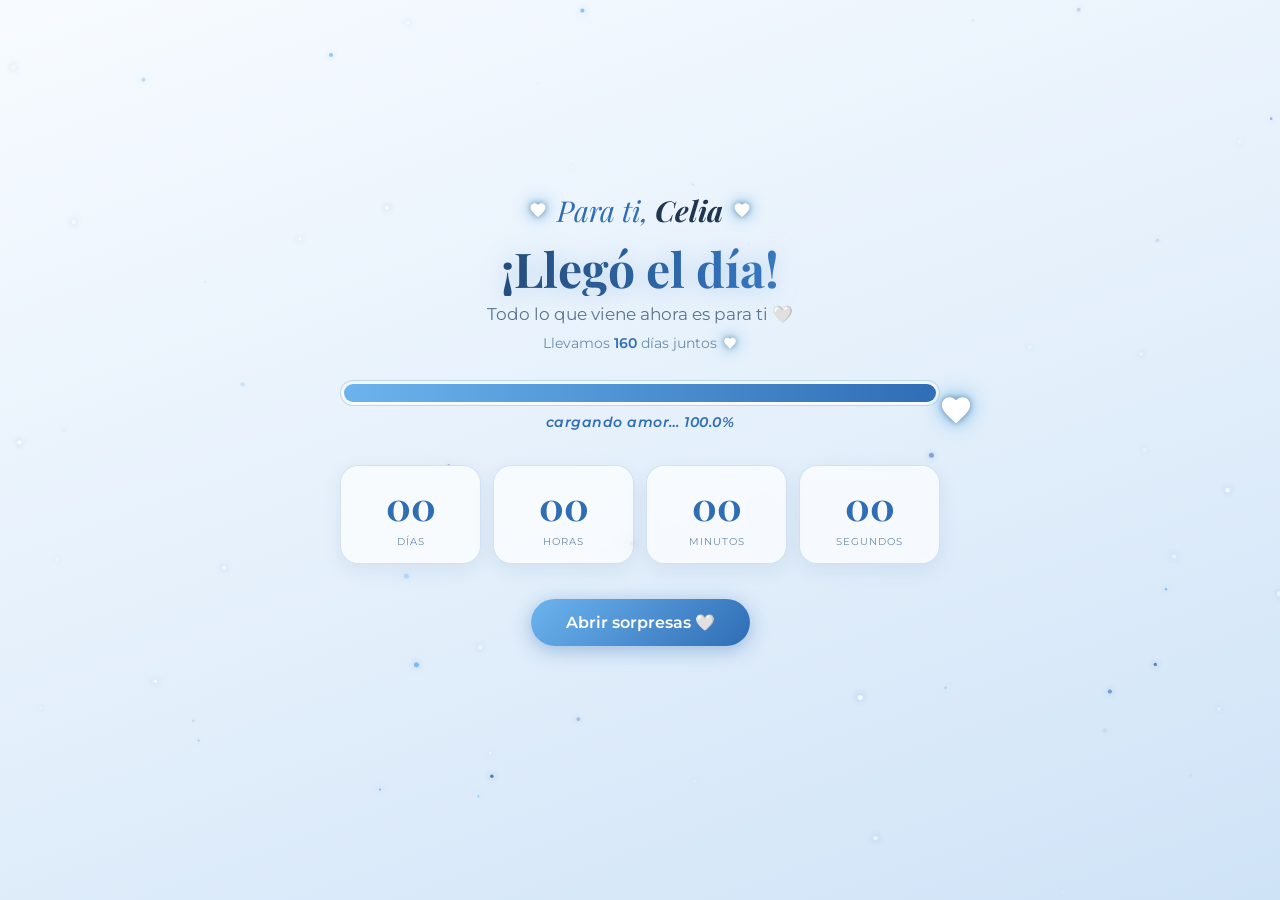
==== commit b6c9454f: "Add files via upload" ====
--- a/index.html
+++ b/index.html
@@ -3,7 +3,7 @@
 <head>
     <meta charset="UTF-8">
     <meta name="viewport" content="width=device-width, initial-scale=1.0">
-    <title>Para mi novia 💙</title>
+    <title>Feliz cumpleaños Celia 🤍</title>
     <!-- Enlace a tus estilos CSS -->
     <link rel="stylesheet" href="css/estilos.css">
     <!-- Fuentes: Playfair Display (título y números) y Montserrat (resto) -->
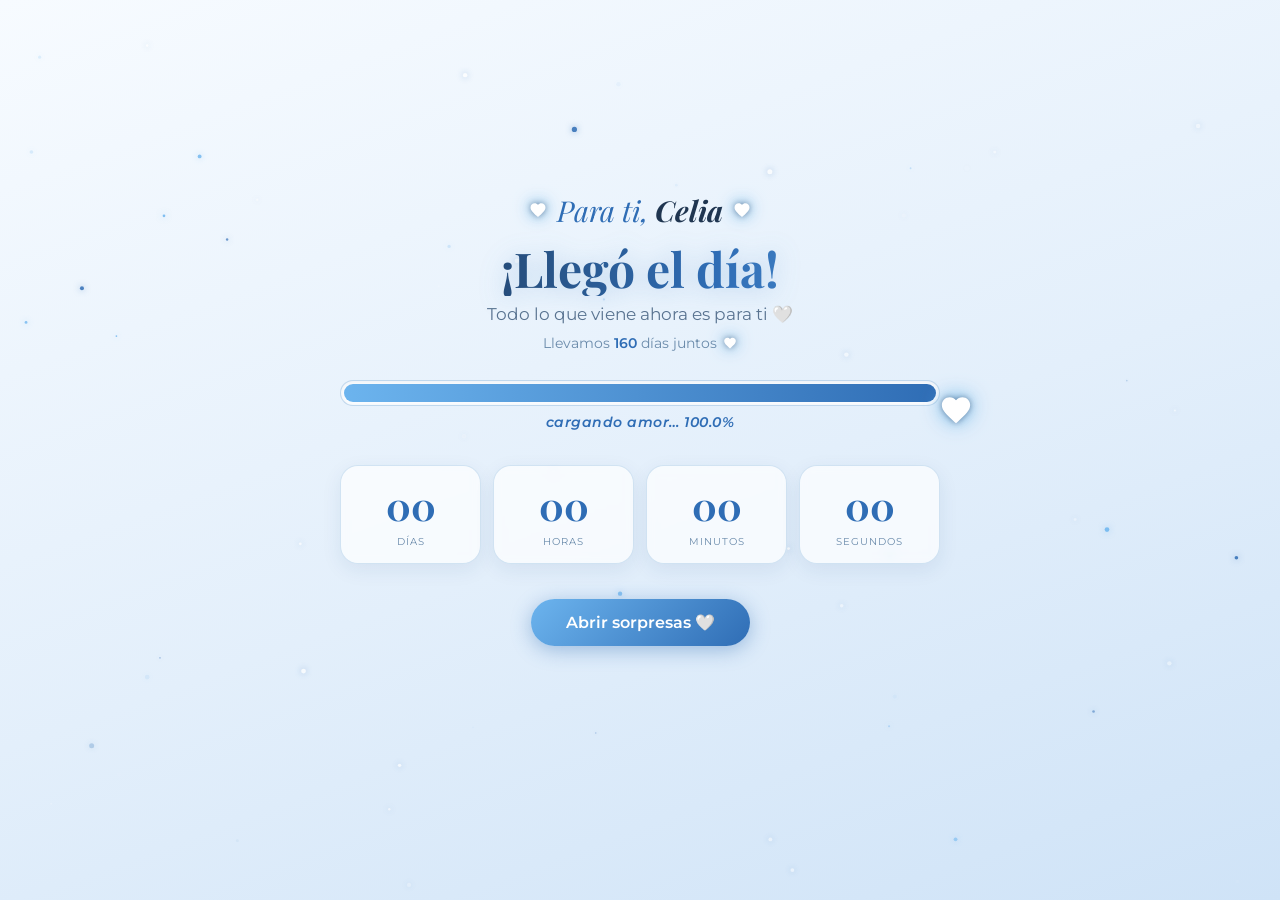
==== commit 6bd8ad88: "Add files via upload" ====
--- a/index.html
+++ b/index.html
@@ -78,7 +78,7 @@
                 <span class="btn-candado" id="btnCandado" aria-hidden="true">🔒</span>
                 <span id="btnTexto">Abrir sorpresas</span>
             </a>
-            <p class="nota-desbloqueo" id="notaDesbloqueo">Se desbloquea el 11 de diciembre ✨</p>
+            <p class="nota-desbloqueo" id="notaDesbloqueo">Se desbloquea el 12 de diciembre ✨</p>
             <p class="mensaje-bloqueo" id="mensajeBloqueo" role="status" aria-live="polite"></p>
         </div>
     </div>
--- a/css/estilos.css
+++ b/css/estilos.css
@@ -412,6 +412,18 @@
     transform: translateY(0);
 }
 
+.intro-carta {
+    font-family: 'Playfair Display', serif;
+    font-style: italic;
+    font-size: clamp(1.4rem, 1rem + 2vw, 2.2rem);
+    line-height: 1.4;
+    color: #1f3550;
+    text-align: center;
+    max-width: 18em;
+    padding: 0 16px;
+    text-shadow: 0 2px 15px rgba(59, 130, 196, 0.3);
+}
+
 /* ==========================================================
    GALERÍA ESTILO POLAROID
    ========================================================== */
@@ -488,72 +500,6 @@
     margin-top: 12px;
     min-height: 1.6em;
     line-height: 1.2;
-}
-
-/* --- VISOR: POLAROID AMPLIADA --- */
-.visor {
-    position: fixed;
-    inset: 0;
-    z-index: 1000;
-    display: flex;
-    align-items: center;
-    justify-content: center;
-    background: rgba(20, 45, 75, 0.85);
-    backdrop-filter: blur(6px);
-    opacity: 0;
-    visibility: hidden;
-    transition: opacity 0.3s ease, visibility 0.3s ease;
-    cursor: pointer;
-}
-
-.visor.abierto {
-    opacity: 1;
-    visibility: visible;
-}
-
-/* Mismo modelo de polaroid, en grande y recta */
-.polaroid-grande {
-    width: min(88vw, 62vh, 620px);
-    cursor: pointer;
-    opacity: 1;
-    padding: 16px 16px 22px;
-    box-shadow: 0 20px 50px rgba(0, 0, 0, 0.7);
-    transform: scale(0.85);
-    transition: transform 0.35s ease;
-}
-
-.visor.abierto .polaroid-grande {
-    transform: scale(1) rotate(0deg);
-}
-
-.polaroid-grande:hover {
-    box-shadow: 0 20px 50px rgba(0, 0, 0, 0.7);
-}
-
-.polaroid-grande figcaption {
-    font-size: 1.6rem;
-    margin-top: 14px;
-}
-
-.visor-cerrar {
-    position: absolute;
-    top: 15px;
-    right: 15px;
-    width: 44px;
-    height: 44px;
-    border-radius: 50%;
-    background: rgba(255, 255, 255, 0.08);
-    border: 1px solid rgba(59, 130, 196, 0.4);
-    color: white;
-    font-size: 1.3rem;
-    line-height: 1;
-    cursor: pointer;
-    transition: background 0.2s ease, transform 0.2s ease;
-}
-
-.visor-cerrar:hover {
-    background: rgba(59, 130, 196, 0.3);
-    transform: scale(1.1);
 }
 
 /* ==========================================================
